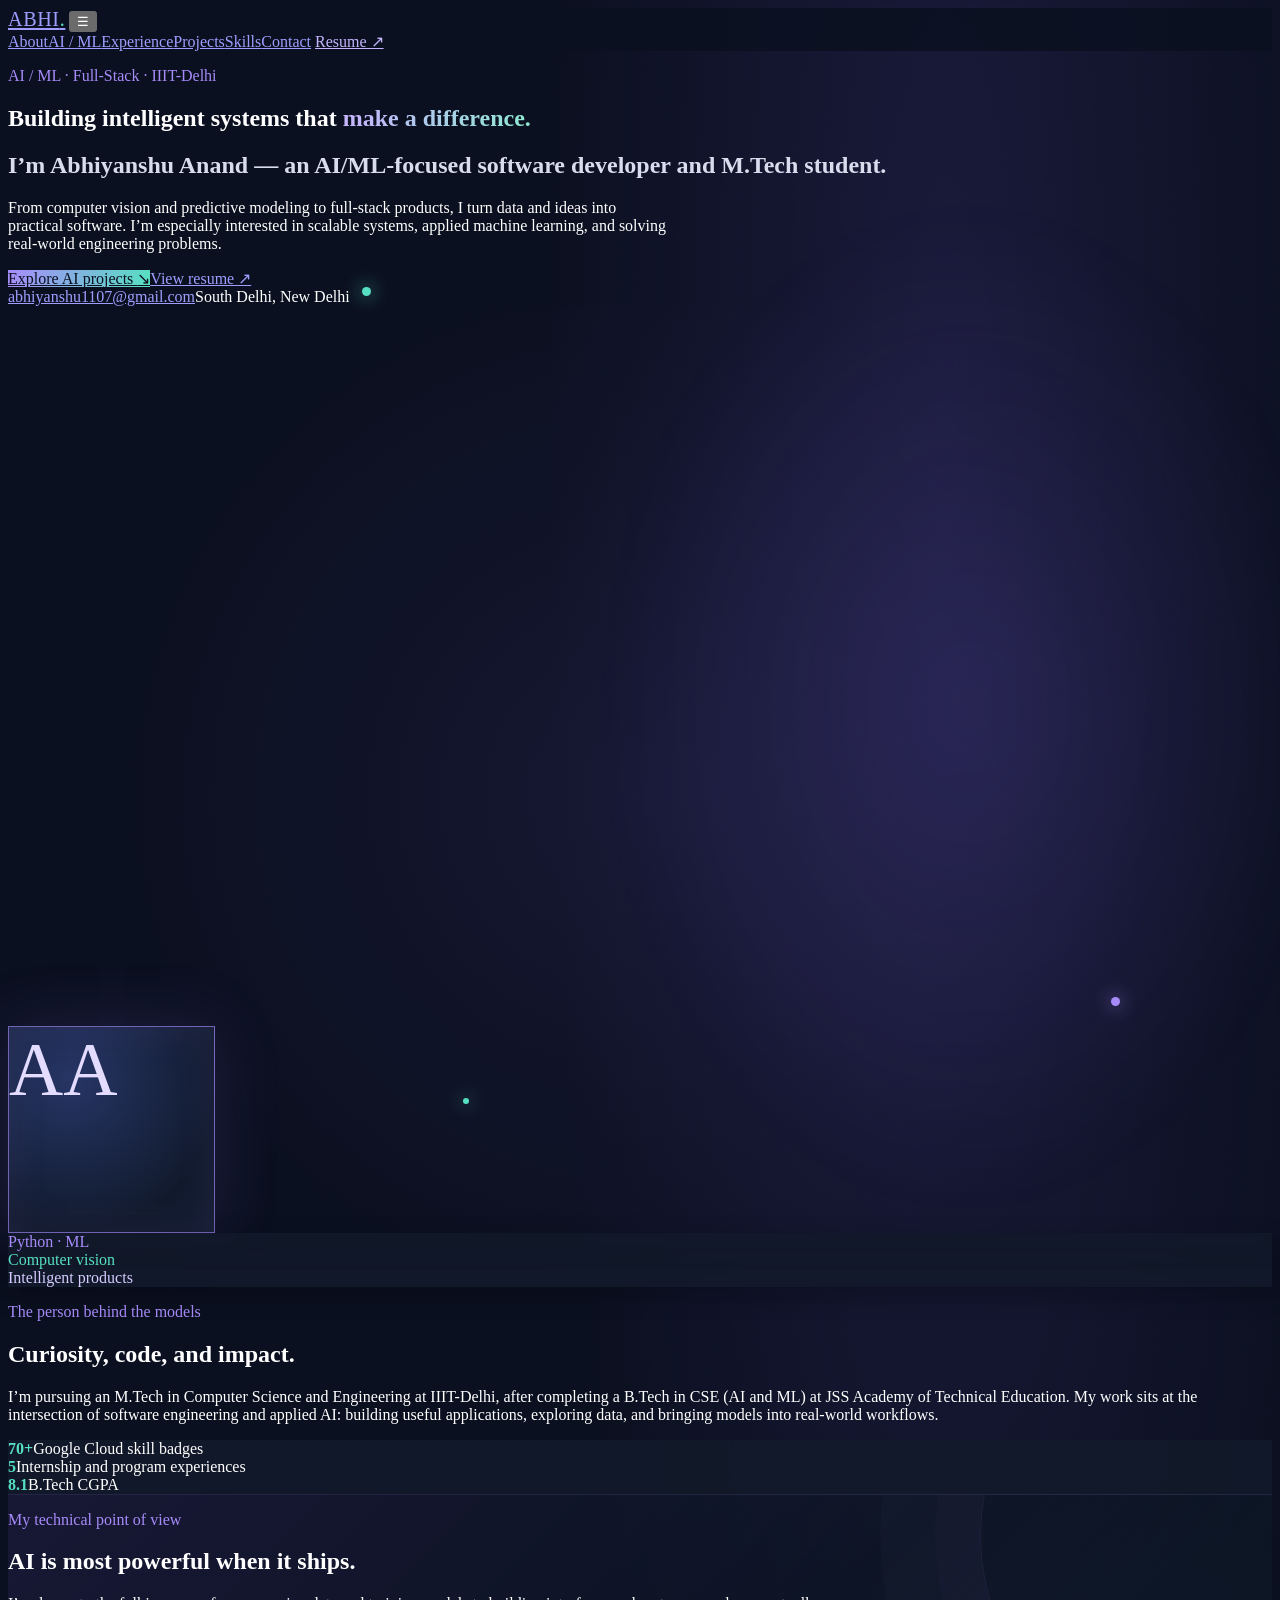
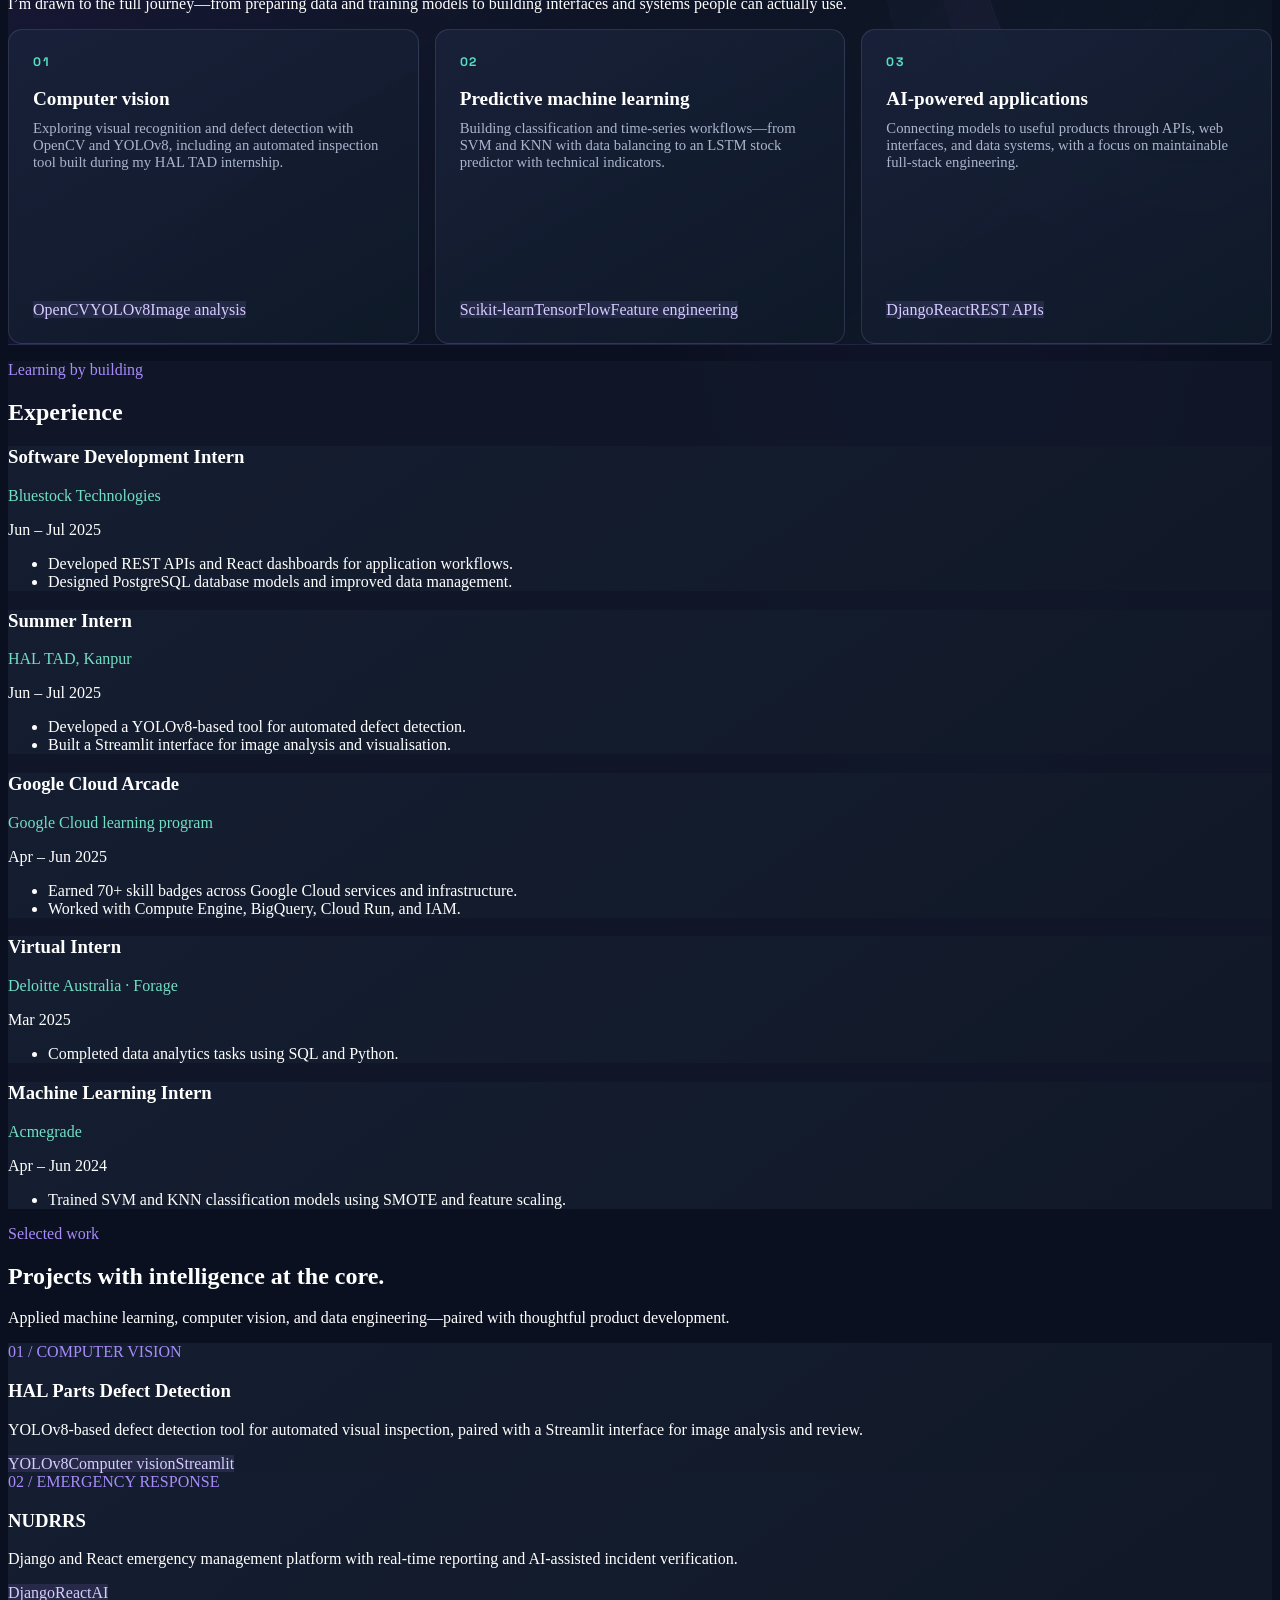
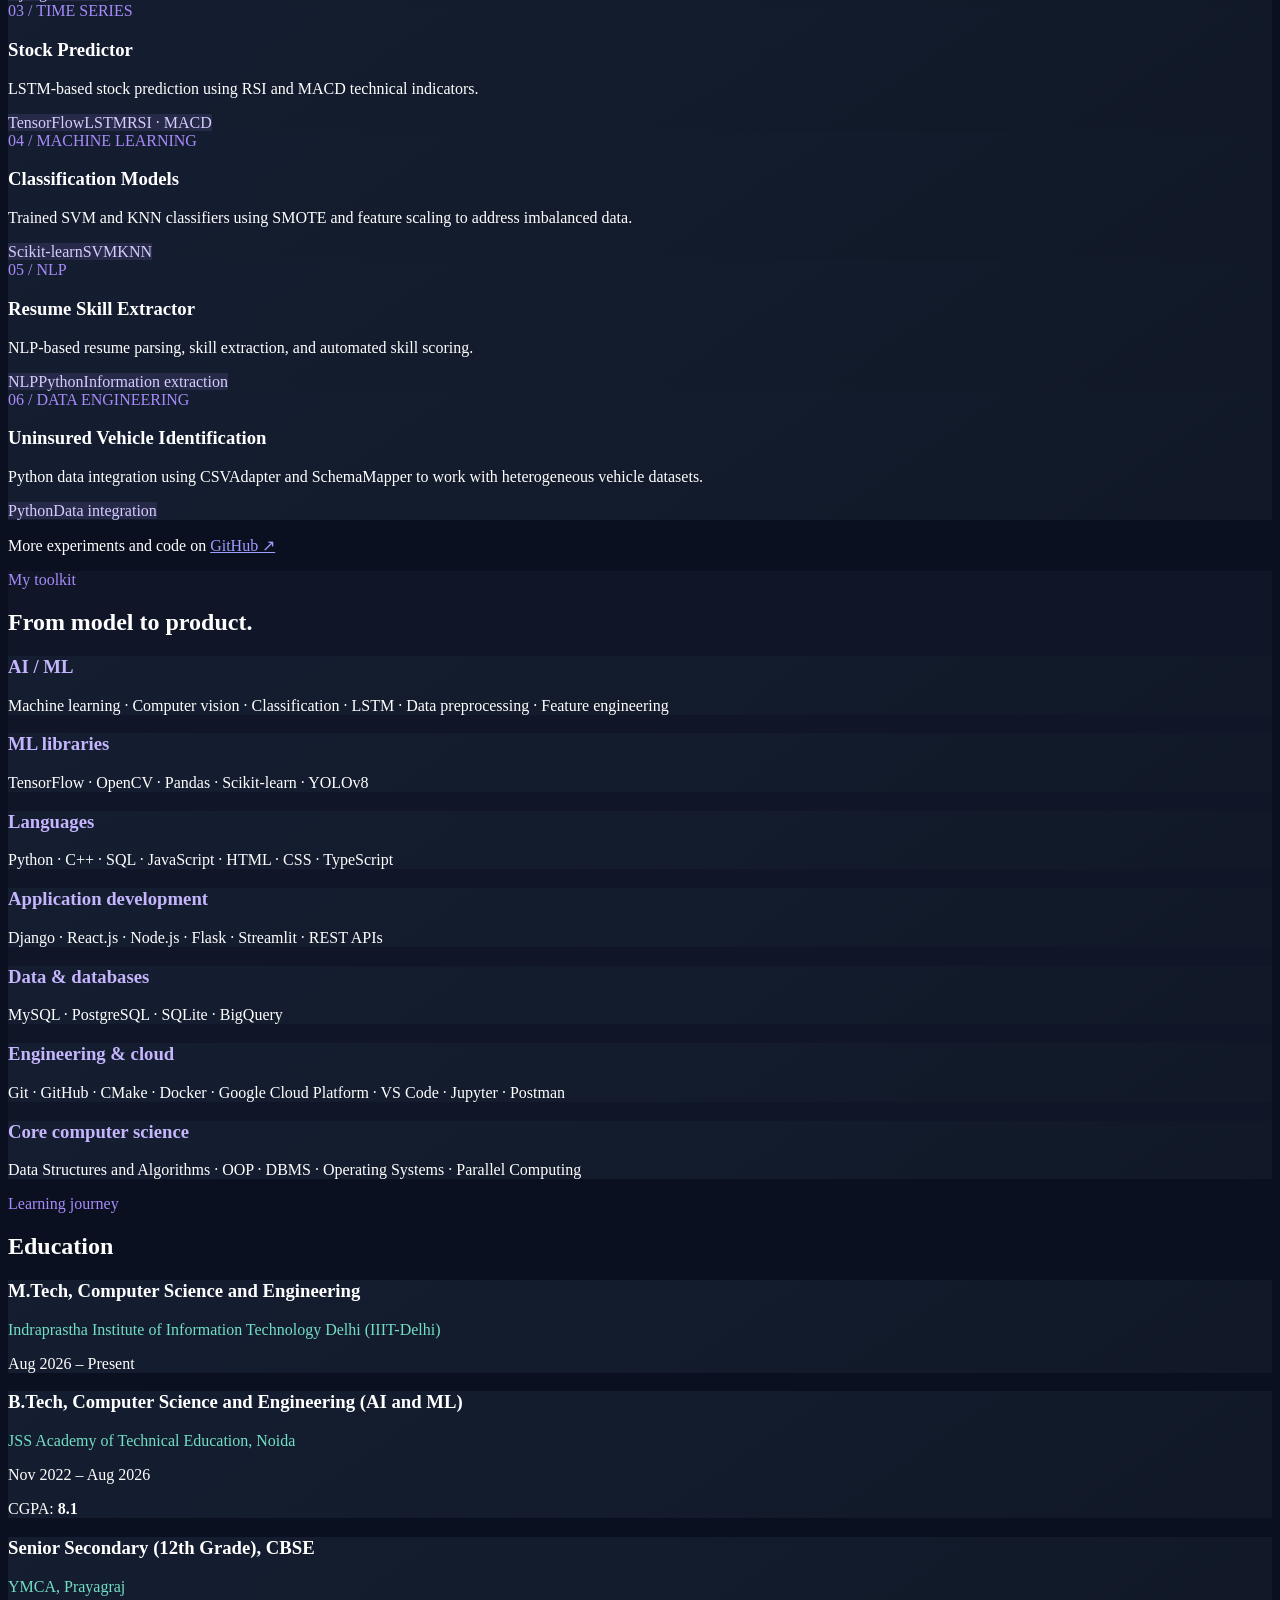
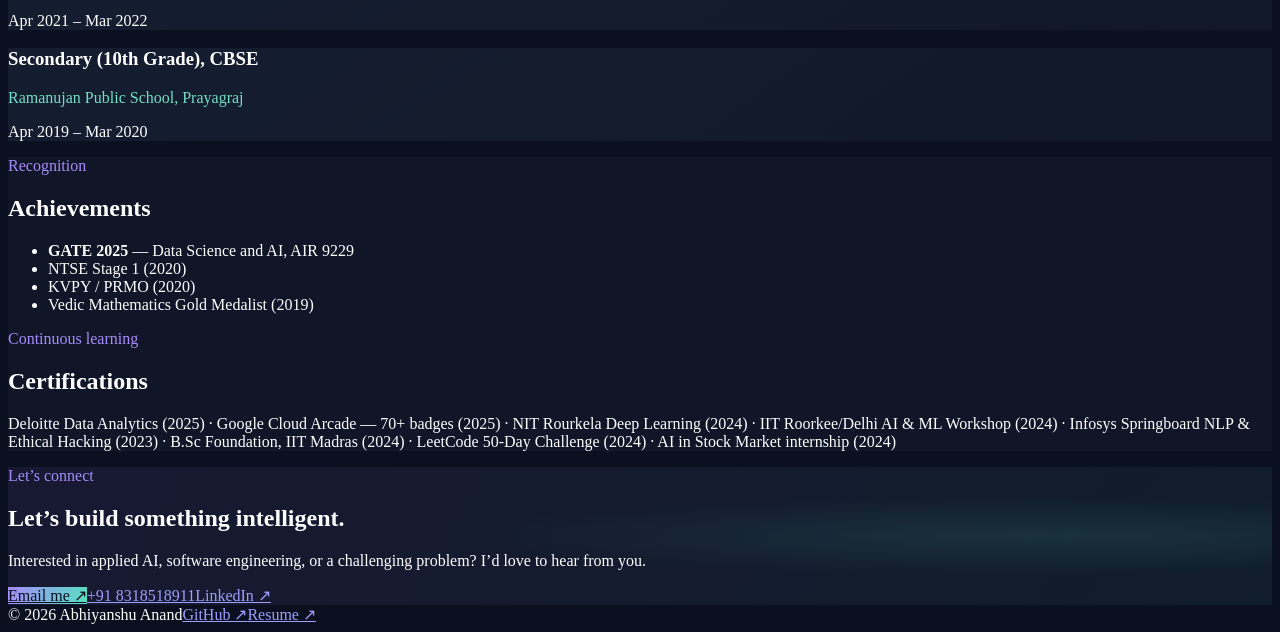
==== index.html @ b76b92c9 "Emphasize AI/ML personal brand and update resume link" ====
<!doctype html>
<html lang="en">
<head>
  <meta charset="utf-8">
  <meta name="viewport" content="width=device-width, initial-scale=1">
  <meta name="description" content="Abhiyanshu Anand — AI/ML-focused software developer building intelligent applications with machine learning, computer vision, and full-stack engineering.">
  <meta name="theme-color" content="#0b1020">
  <title>Abhiyanshu Anand | AI/ML & Software Engineering</title>
  <link rel="preconnect" href="https://fonts.googleapis.com">
  <link rel="preconnect" href="https://fonts.gstatic.com" crossorigin>
  <link href="https://fonts.googleapis.com/css2?family=DM+Sans:wght@400;500;600;700&family=Space+Grotesk:wght@500;600;700&display=swap" rel="stylesheet">
  <link rel="stylesheet" href="assets/css/portfolio.css">
</head>
<body>
  <header class="site-header">
    <nav class="nav wrap" aria-label="Main navigation">
      <a class="brand" href="#home" aria-label="Abhiyanshu Anand home">ABHI<span>.</span></a>
      <button class="menu-toggle" aria-label="Toggle navigation" aria-expanded="false">☰</button>
      <div class="nav-links">
        <a href="#about">About</a><a href="#focus">AI / ML</a><a href="#experience">Experience</a><a href="#projects">Projects</a><a href="#skills">Skills</a><a href="#contact">Contact</a>
        <a class="nav-resume" href="https://drive.google.com/file/d/1zdZJ2i1YPnTq23io3l0Um3FqPWVDU_5a/view?usp=sharing" target="_blank" rel="noopener noreferrer">Resume ↗</a>
      </div>
    </nav>
  </header>
  <main>
    <section class="hero wrap" id="home">
      <div class="hero-copy">
        <p class="eyebrow"><span class="status-dot"></span> AI / ML · Full-Stack · IIIT-Delhi</p>
        <h1>Building intelligent systems that <span>make a difference.</span></h1>
        <h2>I’m Abhiyanshu Anand — an AI/ML-focused software developer and M.Tech student.</h2>
        <p class="lead">From computer vision and predictive modeling to full-stack products, I turn data and ideas into practical software. I’m especially interested in scalable systems, applied machine learning, and solving real-world engineering problems.</p>
        <div class="hero-actions"><a class="button primary" href="#projects">Explore AI projects <span aria-hidden="true">↘</span></a><a class="button secondary" href="https://drive.google.com/file/d/1zdZJ2i1YPnTq23io3l0Um3FqPWVDU_5a/view?usp=sharing" target="_blank" rel="noopener noreferrer">View resume ↗</a></div>
        <div class="quick-links"><a href="mailto:abhiyanshu1107@gmail.com">abhiyanshu1107@gmail.com</a><span>South Delhi, New Delhi</span></div>
      </div>
      <div class="hero-art" aria-label="AI and machine learning themed profile illustration"><div class="orbit orbit-one"></div><div class="orbit orbit-two"></div><div class="initials">AA</div><div class="float-chip chip-python">Python · ML</div><div class="float-chip chip-ai">Computer vision</div><div class="float-chip chip-fullstack">Intelligent products</div><span class="neural-node node-one"></span><span class="neural-node node-two"></span><span class="neural-node node-three"></span></div>
    </section>

    <section class="section wrap" id="about">
      <div class="section-heading"><p class="eyebrow">The person behind the models</p><h2>Curiosity, code, and impact.</h2></div>
      <div class="about-grid"><p class="section-intro">I’m pursuing an M.Tech in Computer Science and Engineering at IIIT-Delhi, after completing a B.Tech in CSE (AI and ML) at JSS Academy of Technical Education. My work sits at the intersection of software engineering and applied AI: building useful applications, exploring data, and bringing models into real-world workflows.</p><div class="stat-grid"><div class="stat"><strong>70+</strong><span>Google Cloud skill badges</span></div><div class="stat"><strong>5</strong><span>Internship and program experiences</span></div><div class="stat"><strong>8.1</strong><span>B.Tech CGPA</span></div></div></div>
    </section>

    <section class="section focus-section" id="focus"><div class="wrap">
      <div class="section-heading"><p class="eyebrow">My technical point of view</p><h2>AI is most powerful when it ships.</h2><p class="section-intro">I’m drawn to the full journey—from preparing data and training models to building interfaces and systems people can actually use.</p></div>
      <div class="focus-grid">
        <article class="focus-card"><span class="focus-index">01</span><div><h3>Computer vision</h3><p>Exploring visual recognition and defect detection with OpenCV and YOLOv8, including an automated inspection tool built during my HAL TAD internship.</p></div><div class="tags"><span>OpenCV</span><span>YOLOv8</span><span>Image analysis</span></div></article>
        <article class="focus-card"><span class="focus-index">02</span><div><h3>Predictive machine learning</h3><p>Building classification and time-series workflows—from SVM and KNN with data balancing to an LSTM stock predictor with technical indicators.</p></div><div class="tags"><span>Scikit-learn</span><span>TensorFlow</span><span>Feature engineering</span></div></article>
        <article class="focus-card"><span class="focus-index">03</span><div><h3>AI-powered applications</h3><p>Connecting models to useful products through APIs, web interfaces, and data systems, with a focus on maintainable full-stack engineering.</p></div><div class="tags"><span>Django</span><span>React</span><span>REST APIs</span></div></article>
      </div>
    </div></section>

    <section class="section section-muted" id="experience"><div class="wrap">
      <div class="section-heading"><p class="eyebrow">Learning by building</p><h2>Experience</h2></div>
      <div class="timeline">
        <article class="timeline-card"><div class="item-top"><div><h3>Software Development Intern</h3><p class="company">Bluestock Technologies</p></div><span class="date">Jun – Jul 2025</span></div><ul><li>Developed REST APIs and React dashboards for application workflows.</li><li>Designed PostgreSQL database models and improved data management.</li></ul></article>
        <article class="timeline-card"><div class="item-top"><div><h3>Summer Intern</h3><p class="company">HAL TAD, Kanpur</p></div><span class="date">Jun – Jul 2025</span></div><ul><li>Developed a YOLOv8-based tool for automated defect detection.</li><li>Built a Streamlit interface for image analysis and visualisation.</li></ul></article>
        <article class="timeline-card"><div class="item-top"><div><h3>Google Cloud Arcade</h3><p class="company">Google Cloud learning program</p></div><span class="date">Apr – Jun 2025</span></div><ul><li>Earned 70+ skill badges across Google Cloud services and infrastructure.</li><li>Worked with Compute Engine, BigQuery, Cloud Run, and IAM.</li></ul></article>
        <article class="timeline-card"><div class="item-top"><div><h3>Virtual Intern</h3><p class="company">Deloitte Australia · Forage</p></div><span class="date">Mar 2025</span></div><ul><li>Completed data analytics tasks using SQL and Python.</li></ul></article>
        <article class="timeline-card"><div class="item-top"><div><h3>Machine Learning Intern</h3><p class="company">Acmegrade</p></div><span class="date">Apr – Jun 2024</span></div><ul><li>Trained SVM and KNN classification models using SMOTE and feature scaling.</li></ul></article>
      </div>
    </div></section>

    <section class="section wrap" id="projects">
      <div class="section-heading"><p class="eyebrow">Selected work</p><h2>Projects with intelligence at the core.</h2><p class="section-intro">Applied machine learning, computer vision, and data engineering—paired with thoughtful product development.</p></div>
      <div class="project-grid">
        <article class="project-card"><span class="project-number">01 / COMPUTER VISION</span><h3>HAL Parts Defect Detection</h3><p>YOLOv8-based defect detection tool for automated visual inspection, paired with a Streamlit interface for image analysis and review.</p><div class="tags"><span>YOLOv8</span><span>Computer vision</span><span>Streamlit</span></div></article>
        <article class="project-card"><span class="project-number">02 / EMERGENCY RESPONSE</span><h3>NUDRRS</h3><p>Django and React emergency management platform with real-time reporting and AI-assisted incident verification.</p><div class="tags"><span>Django</span><span>React</span><span>AI</span></div></article>
        <article class="project-card"><span class="project-number">03 / TIME SERIES</span><h3>Stock Predictor</h3><p>LSTM-based stock prediction using RSI and MACD technical indicators.</p><div class="tags"><span>TensorFlow</span><span>LSTM</span><span>RSI · MACD</span></div></article>
        <article class="project-card"><span class="project-number">04 / MACHINE LEARNING</span><h3>Classification Models</h3><p>Trained SVM and KNN classifiers using SMOTE and feature scaling to address imbalanced data.</p><div class="tags"><span>Scikit-learn</span><span>SVM</span><span>KNN</span></div></article>
        <article class="project-card"><span class="project-number">05 / NLP</span><h3>Resume Skill Extractor</h3><p>NLP-based resume parsing, skill extraction, and automated skill scoring.</p><div class="tags"><span>NLP</span><span>Python</span><span>Information extraction</span></div></article>
        <article class="project-card"><span class="project-number">06 / DATA ENGINEERING</span><h3>Uninsured Vehicle Identification</h3><p>Python data integration using CSVAdapter and SchemaMapper to work with heterogeneous vehicle datasets.</p><div class="tags"><span>Python</span><span>Data integration</span></div></article>
      </div>
      <p class="github-note">More experiments and code on <a href="https://github.com/Abhi110704" target="_blank" rel="noopener noreferrer">GitHub ↗</a></p>
    </section>

    <section class="section section-muted" id="skills"><div class="wrap">
      <div class="section-heading"><p class="eyebrow">My toolkit</p><h2>From model to product.</h2></div>
      <div class="skill-grid">
        <article class="skill-card"><h3>AI / ML</h3><p>Machine learning · Computer vision · Classification · LSTM · Data preprocessing · Feature engineering</p></article>
        <article class="skill-card"><h3>ML libraries</h3><p>TensorFlow · OpenCV · Pandas · Scikit-learn · YOLOv8</p></article>
        <article class="skill-card"><h3>Languages</h3><p>Python · C++ · SQL · JavaScript · HTML · CSS · TypeScript</p></article>
        <article class="skill-card"><h3>Application development</h3><p>Django · React.js · Node.js · Flask · Streamlit · REST APIs</p></article>
        <article class="skill-card"><h3>Data & databases</h3><p>MySQL · PostgreSQL · SQLite · BigQuery</p></article>
        <article class="skill-card"><h3>Engineering & cloud</h3><p>Git · GitHub · CMake · Docker · Google Cloud Platform · VS Code · Jupyter · Postman</p></article>
        <article class="skill-card"><h3>Core computer science</h3><p>Data Structures and Algorithms · OOP · DBMS · Operating Systems · Parallel Computing</p></article>
      </div>
    </div></section>

    <section class="section wrap" id="education">
      <div class="section-heading"><p class="eyebrow">Learning journey</p><h2>Education</h2></div>
      <div class="education-list">
        <article class="education-card"><div class="item-top"><div><h3>M.Tech, Computer Science and Engineering</h3><p class="company">Indraprastha Institute of Information Technology Delhi (IIIT-Delhi)</p></div><span class="date">Aug 2026 – Present</span></div></article>
        <article class="education-card"><div class="item-top"><div><h3>B.Tech, Computer Science and Engineering (AI and ML)</h3><p class="company">JSS Academy of Technical Education, Noida</p></div><span class="date">Nov 2022 – Aug 2026</span></div><p class="education-detail">CGPA: <strong>8.1</strong></p></article>
        <article class="education-card"><div class="item-top"><div><h3>Senior Secondary (12th Grade), CBSE</h3><p class="company">YMCA, Prayagraj</p></div><span class="date">Apr 2021 – Mar 2022</span></div></article>
        <article class="education-card"><div class="item-top"><div><h3>Secondary (10th Grade), CBSE</h3><p class="company">Ramanujan Public School, Prayagraj</p></div><span class="date">Apr 2019 – Mar 2020</span></div></article>
      </div>
    </section>

    <section class="section section-muted" id="highlights"><div class="wrap two-column">
      <div><div class="section-heading"><p class="eyebrow">Recognition</p><h2>Achievements</h2></div><ul class="highlight-list"><li><strong>GATE 2025</strong> — Data Science and AI, AIR 9229</li><li>NTSE Stage 1 (2020)</li><li>KVPY / PRMO (2020)</li><li>Vedic Mathematics Gold Medalist (2019)</li></ul></div>
      <div><div class="section-heading"><p class="eyebrow">Continuous learning</p><h2>Certifications</h2></div><p class="cert-list">Deloitte Data Analytics (2025) · Google Cloud Arcade — 70+ badges (2025) · NIT Rourkela Deep Learning (2024) · IIT Roorkee/Delhi AI & ML Workshop (2024) · Infosys Springboard NLP & Ethical Hacking (2023) · B.Sc Foundation, IIT Madras (2024) · LeetCode 50-Day Challenge (2024) · AI in Stock Market internship (2024)</p></div>
    </div></section>

    <section class="section contact-section" id="contact"><div class="wrap contact-wrap"><div><p class="eyebrow">Let’s connect</p><h2>Let’s build something intelligent.</h2><p>Interested in applied AI, software engineering, or a challenging problem? I’d love to hear from you.</p></div><div class="contact-actions"><a class="button primary" href="mailto:abhiyanshu1107@gmail.com">Email me ↗</a><a href="tel:+918318518911">+91 8318518911</a><a href="https://www.linkedin.com/in/abhiyanshu-anand-617963281" target="_blank" rel="noopener noreferrer">LinkedIn ↗</a></div></div></section>
  </main>
  <footer class="footer"><div class="wrap footer-inner"><span>© <span id="year">2026</span> Abhiyanshu Anand</span><a href="https://github.com/Abhi110704" target="_blank" rel="noopener noreferrer">GitHub ↗</a><a href="https://drive.google.com/file/d/1zdZJ2i1YPnTq23io3l0Um3FqPWVDU_5a/view?usp=sharing" target="_blank" rel="noopener noreferrer">Resume ↗</a></div></footer>
  <script>
    const toggle = document.querySelector('.menu-toggle');
    const links = document.querySelector('.nav-links');
    toggle.addEventListener('click', () => {
      const expanded = toggle.getAttribute('aria-expanded') === 'true';
      toggle.setAttribute('aria-expanded', String(!expanded));
      links.classList.toggle('open');
    });
    links.querySelectorAll('a').forEach(link => link.addEventListener('click', () => {
      links.classList.remove('open');
      toggle.setAttribute('aria-expanded', 'false');
    }));
    document.querySelector('#year').textContent = new Date().getFullYear();
  </script>
</body>
</html>
---- assets/css/portfolio.css ----
/* AI / ML personal-brand refinement */
:root{color-scheme:dark;--bg:#0b1020;--surface:#121a2b;--surface-2:#1a2440;--text:#f2f5ff;--muted:#aab5cd;--accent:#a78bfa;--line:rgba(195,205,255,.15);--max:1140px}
body{background:radial-gradient(ellipse at 74% 8%,rgba(107,83,199,.16),transparent 30%),var(--bg)}
.site-header{background:rgba(11,16,32,.88);border-color:rgba(195,205,255,.1)}
.brand{font-size:1.26rem;letter-spacing:.03em}
.brand span{color:#56e0c1}
.nav-links .nav-resume{border-color:rgba(167,139,250,.7);color:#c4b5fd}
.nav-links a:hover,.footer a:hover,.github-note a:hover{color:#56e0c1}
.hero{position:relative;min-height:680px}
.hero:before{content:"";position:absolute;inset:8% -7% 3% 45%;z-index:-1;background:radial-gradient(ellipse,rgba(117,91,220,.16),transparent 65%);filter:blur(20px);pointer-events:none}
.eyebrow{color:#a78bfa}
.status-dot{background:#56e0c1;box-shadow:0 0 14px rgba(86,224,193,.8)}
h1 span{background:linear-gradient(100deg,#c4b5fd 8%,#8fe7d2 95%);-webkit-background-clip:text;background-clip:text;color:transparent}
.hero h2{color:#d8dced}.lead{max-width:660px}
.button.primary{background:linear-gradient(105deg,#a78bfa,#56e0c1);color:#0b1020}
.button.secondary{border-color:rgba(195,205,255,.24)}
.hero-art{isolation:isolate;overflow:visible;background:radial-gradient(circle,rgba(93,78,171,.13),transparent 65%)}
.initials{width:205px;height:205px;border:1px solid rgba(167,139,250,.65);background:radial-gradient(circle at 30% 25%,#263565,#111a2d 72%);color:#e4dcff;font-size:4.7rem;box-shadow:0 0 60px rgba(133,105,234,.17),inset 0 0 40px rgba(167,139,250,.1)}
.orbit-one{width:320px;height:320px;border-color:rgba(167,139,250,.3)}.orbit-two{width:400px;height:400px;border-color:rgba(86,224,193,.2)}
.float-chip{border-color:rgba(195,205,255,.18);background:rgba(18,26,43,.9);box-shadow:0 8px 26px rgba(0,0,0,.24)}
.chip-python{color:#a78bfa}.chip-ai{color:#56e0c1}.chip-fullstack{color:#d4cbff}
.neural-node{position:absolute;width:9px;height:9px;border-radius:50%;background:#56e0c1;box-shadow:0 0 18px #56e0c1}.node-one{top:18%;left:28%}.node-two{right:12%;bottom:23%;background:#a78bfa;box-shadow:0 0 18px #a78bfa}.node-three{bottom:15%;left:36%;width:6px;height:6px}
.section-muted{background:rgba(18,26,43,.72);border-color:rgba(195,205,255,.07)}
.stat{background:rgba(18,26,43,.86);border-color:rgba(195,205,255,.12)}.stat strong,.focus-index{color:#56e0c1}
.focus-section{position:relative;overflow:hidden;background:linear-gradient(135deg,rgba(40,34,81,.42),rgba(12,21,35,.7) 55%,rgba(17,54,57,.22));border-block:1px solid rgba(167,139,250,.13)}
.focus-section:after{content:"";position:absolute;right:-170px;top:-190px;width:460px;height:460px;border:1px solid rgba(167,139,250,.1);border-radius:50%;box-shadow:0 0 0 45px rgba(167,139,250,.025),0 0 0 100px rgba(167,139,250,.02);pointer-events:none}
.focus-grid{position:relative;z-index:1;display:grid;grid-template-columns:repeat(3,1fr);gap:16px}
.focus-card{min-height:265px;display:flex;flex-direction:column;gap:18px;padding:24px;border:1px solid rgba(195,205,255,.14);border-radius:14px;background:linear-gradient(150deg,rgba(25,34,58,.92),rgba(15,25,40,.94));transition:transform .2s,border-color .2s}
.focus-card:hover{transform:translateY(-5px);border-color:rgba(86,224,193,.48)}
.focus-index{font:700 .77rem 'Space Grotesk',sans-serif;letter-spacing:.13em}
.focus-card h3{margin:0 0 10px;font-size:1.2rem}.focus-card p{margin:0;color:var(--muted);font-size:.92rem}
.focus-card .tags{margin-top:auto;padding-top:0}.tags span{background:rgba(167,139,250,.12);color:#d6ccff}
.timeline-card,.project-card,.skill-card,.education-card{background:linear-gradient(145deg,rgba(21,30,49,.97),rgba(17,25,40,.98));border-color:rgba(195,205,255,.12)}
.timeline-card:hover,.project-card:hover,.skill-card:hover,.education-card:hover{border-color:rgba(86,224,193,.42)}
.company{color:#72dfc4}.project-number{color:#a78bfa}.skill-card h3{color:#c4b5fd}
.contact-section{background:radial-gradient(ellipse at 82% 50%,rgba(86,224,193,.11),transparent 40%),linear-gradient(120deg,#171932,#101d2a)}
@media(max-width:900px){.focus-grid{grid-template-columns:1fr 1fr}.focus-card:last-child{grid-column:span 2}}
@media(max-width:650px){.focus-grid{grid-template-columns:1fr}.focus-card:last-child{grid-column:auto}.hero-art{transform:scale(.82);margin:-25px 0}.hero:before{inset:8% -15% 2% 5%}}
@media(prefers-reduced-motion:reduce){.focus-card:hover,.timeline-card:hover,.project-card:hover,.skill-card:hover,.education-card:hover{transform:none}}
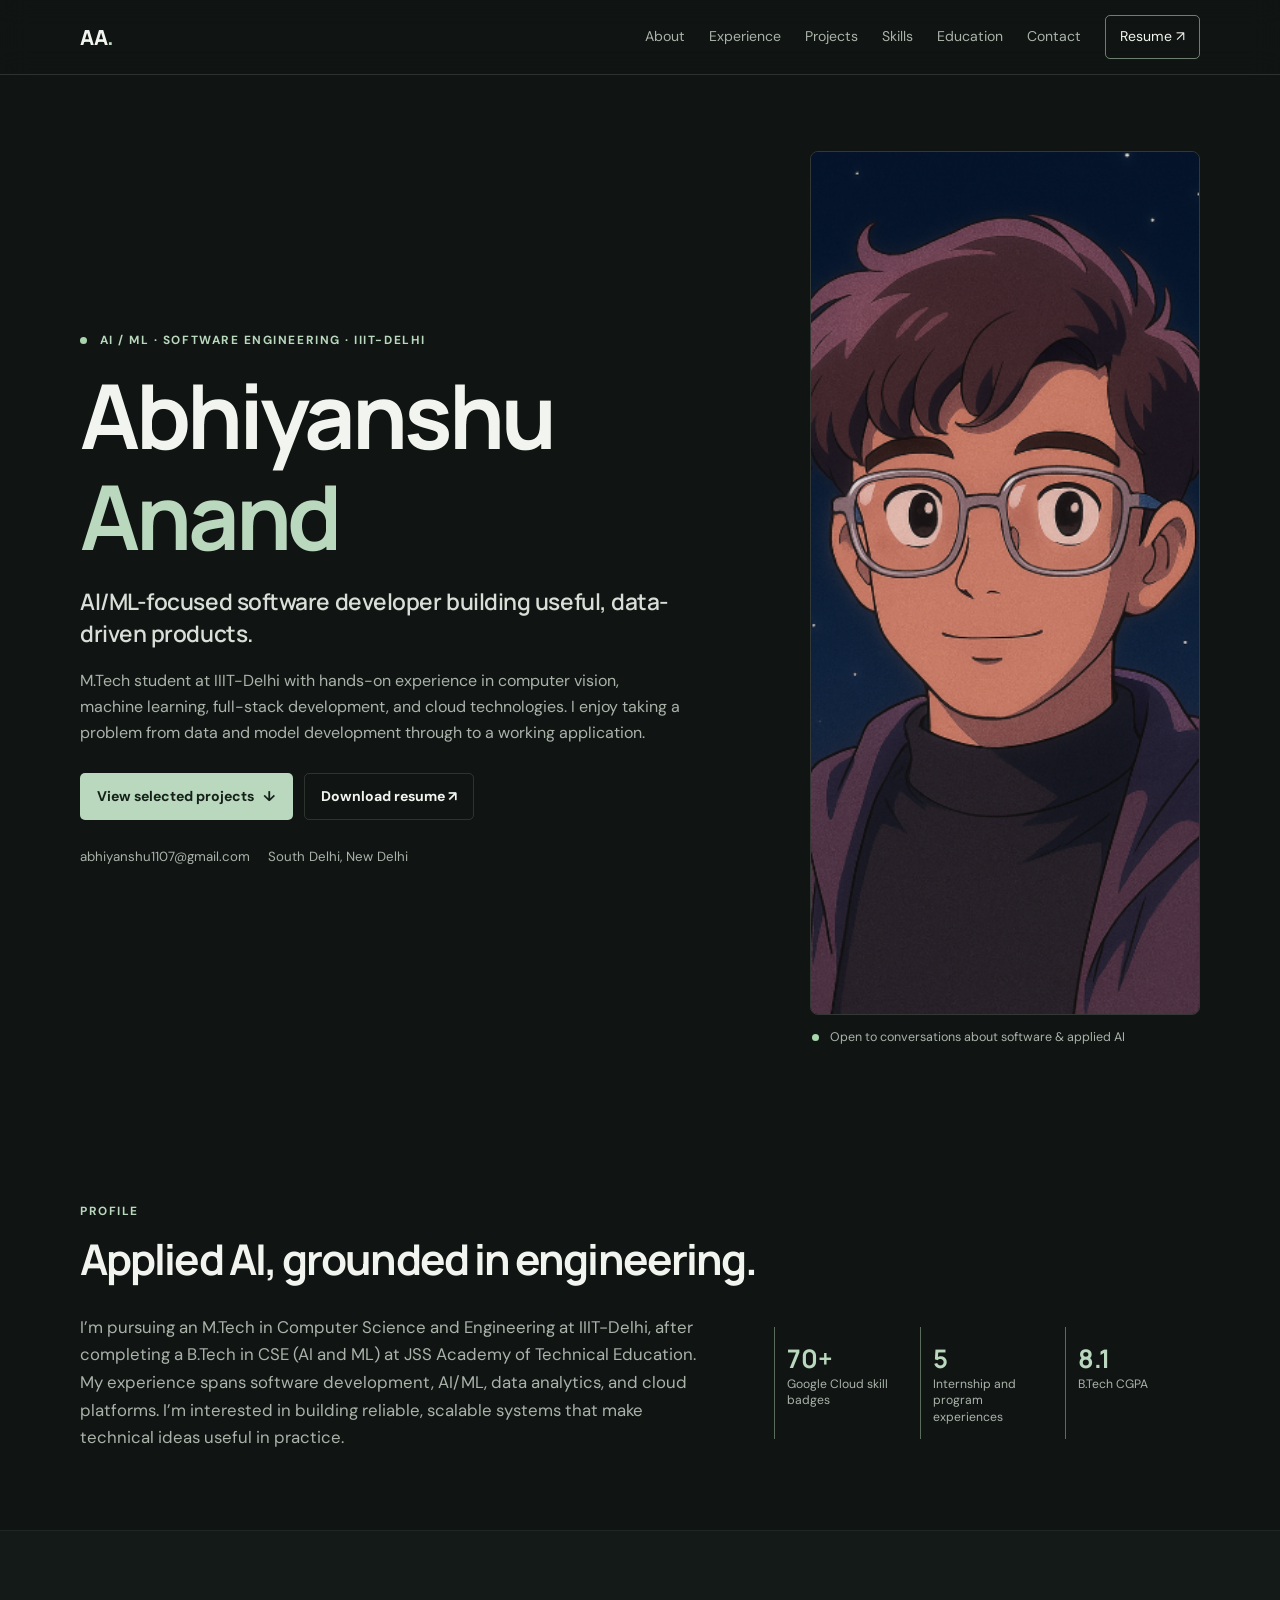
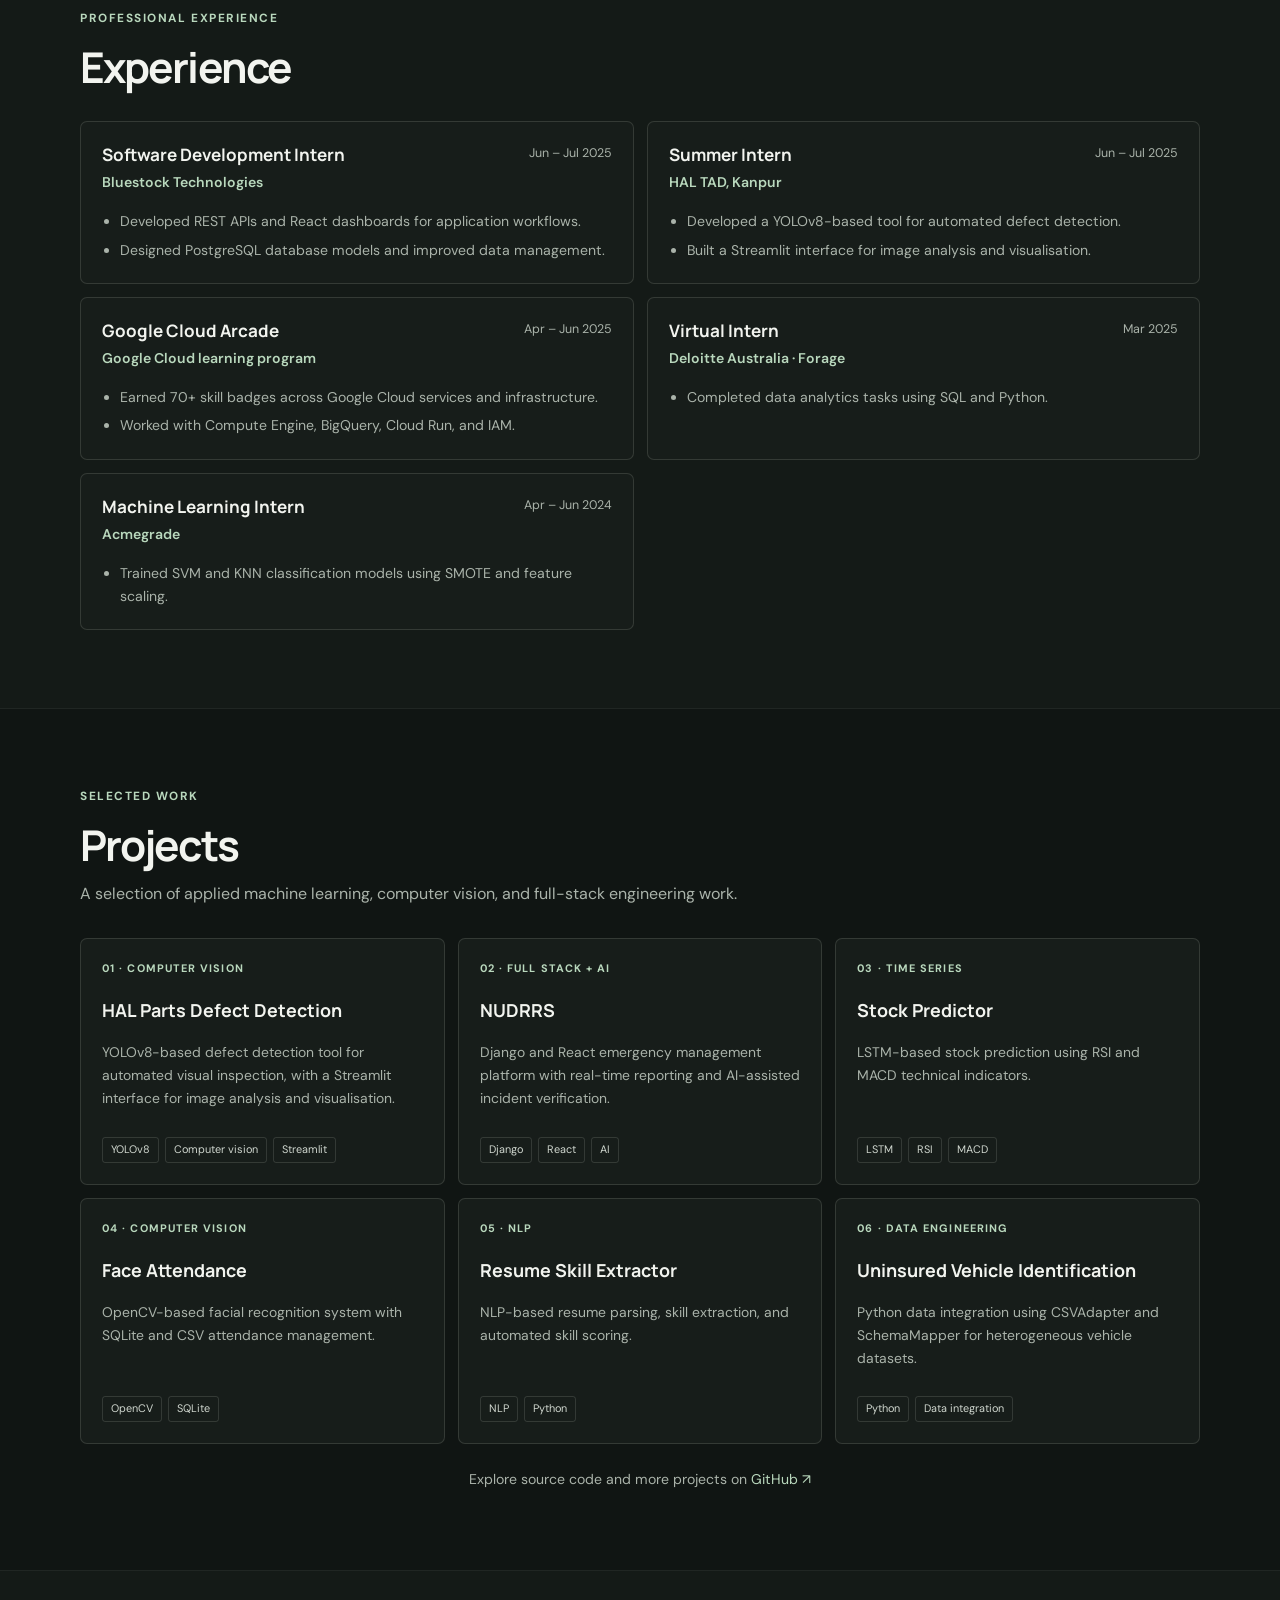
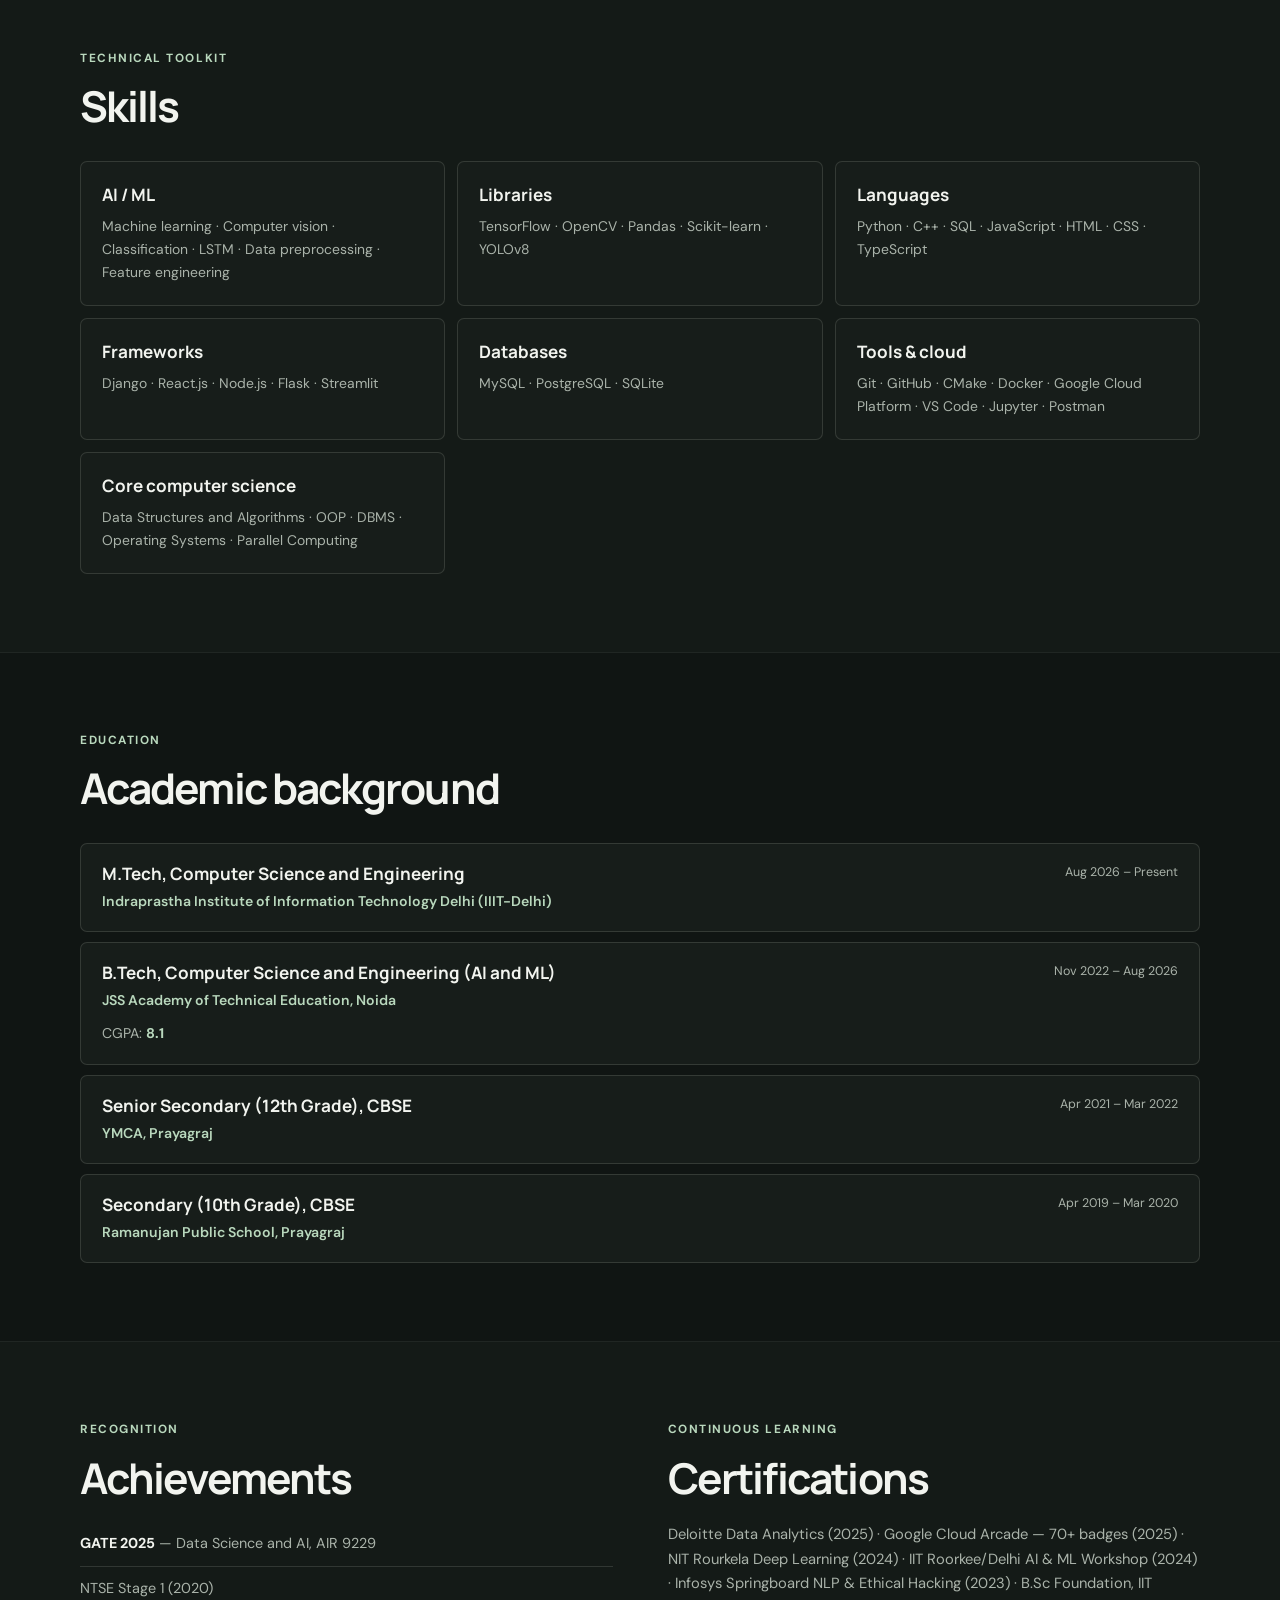
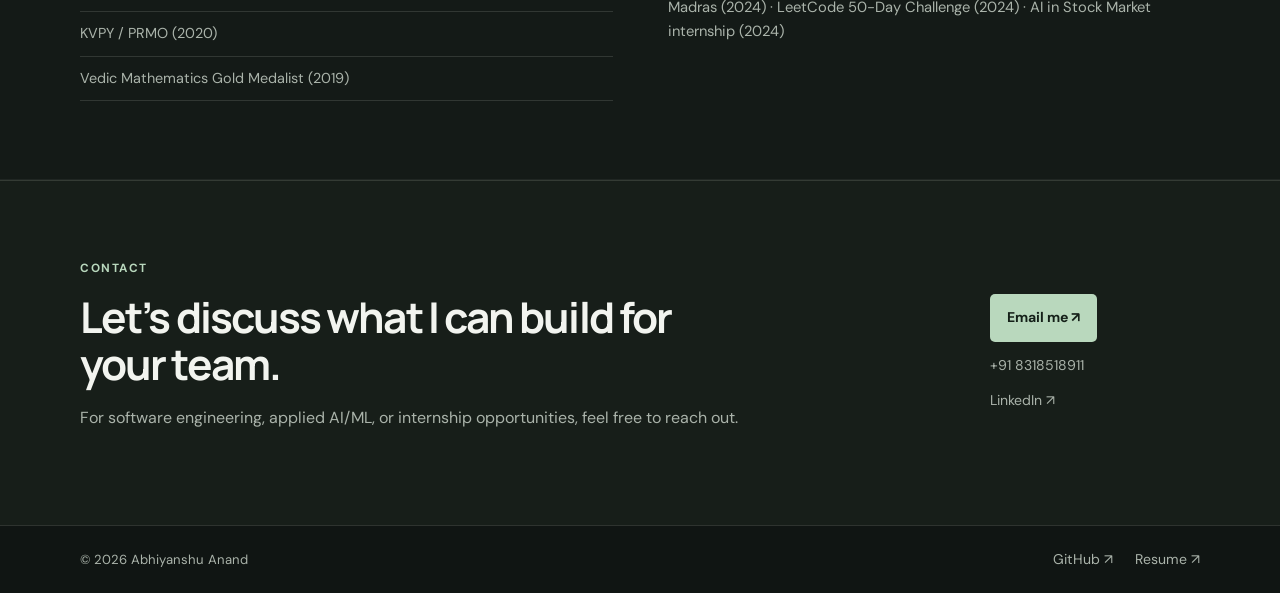
==== commit 56f7d10c: "Refine portfolio for recruiters and use existing profile photo" ====
--- a/index.html
+++ b/index.html
@@ -3,54 +3,49 @@
 <head>
   <meta charset="utf-8">
   <meta name="viewport" content="width=device-width, initial-scale=1">
-  <meta name="description" content="Abhiyanshu Anand — AI/ML-focused software developer building intelligent applications with machine learning, computer vision, and full-stack engineering.">
-  <meta name="theme-color" content="#0b1020">
-  <title>Abhiyanshu Anand | AI/ML & Software Engineering</title>
+  <meta name="description" content="Abhiyanshu Anand — AI/ML and software developer with experience in computer vision, full-stack engineering, and data analytics. M.Tech student at IIIT-Delhi.">
+  <meta name="theme-color" content="#101513">
+  <title>Abhiyanshu Anand | AI/ML & Software Developer</title>
   <link rel="preconnect" href="https://fonts.googleapis.com">
   <link rel="preconnect" href="https://fonts.gstatic.com" crossorigin>
-  <link href="https://fonts.googleapis.com/css2?family=DM+Sans:wght@400;500;600;700&family=Space+Grotesk:wght@500;600;700&display=swap" rel="stylesheet">
+  <link href="https://fonts.googleapis.com/css2?family=DM+Sans:wght@400;500;600;700&family=Manrope:wght@500;600;700;800&display=swap" rel="stylesheet">
   <link rel="stylesheet" href="assets/css/portfolio.css">
 </head>
 <body>
   <header class="site-header">
     <nav class="nav wrap" aria-label="Main navigation">
-      <a class="brand" href="#home" aria-label="Abhiyanshu Anand home">ABHI<span>.</span></a>
+      <a class="brand" href="#home" aria-label="Abhiyanshu Anand home">AA<span>.</span></a>
       <button class="menu-toggle" aria-label="Toggle navigation" aria-expanded="false">☰</button>
       <div class="nav-links">
-        <a href="#about">About</a><a href="#focus">AI / ML</a><a href="#experience">Experience</a><a href="#projects">Projects</a><a href="#skills">Skills</a><a href="#contact">Contact</a>
-        <a class="nav-resume" href="https://drive.google.com/file/d/1zdZJ2i1YPnTq23io3l0Um3FqPWVDU_5a/view?usp=sharing" target="_blank" rel="noopener noreferrer">Resume ↗</a>
+        <a href="#about">About</a><a href="#experience">Experience</a><a href="#projects">Projects</a><a href="#skills">Skills</a><a href="#education">Education</a><a href="#contact">Contact</a>
+        <a class="nav-resume" href="https://drive.google.com/file/d/1zdZJ2i1YPnTq23io3l0Um3FqPWVDU_5a/view?usp=sharing" target="_blank" rel="noopener noreferrer">Resume <span aria-hidden="true">↗</span></a>
       </div>
     </nav>
   </header>
+
   <main>
     <section class="hero wrap" id="home">
       <div class="hero-copy">
-        <p class="eyebrow"><span class="status-dot"></span> AI / ML · Full-Stack · IIIT-Delhi</p>
-        <h1>Building intelligent systems that <span>make a difference.</span></h1>
-        <h2>I’m Abhiyanshu Anand — an AI/ML-focused software developer and M.Tech student.</h2>
-        <p class="lead">From computer vision and predictive modeling to full-stack products, I turn data and ideas into practical software. I’m especially interested in scalable systems, applied machine learning, and solving real-world engineering problems.</p>
-        <div class="hero-actions"><a class="button primary" href="#projects">Explore AI projects <span aria-hidden="true">↘</span></a><a class="button secondary" href="https://drive.google.com/file/d/1zdZJ2i1YPnTq23io3l0Um3FqPWVDU_5a/view?usp=sharing" target="_blank" rel="noopener noreferrer">View resume ↗</a></div>
+        <p class="eyebrow"><span class="status-dot"></span> AI / ML · Software Engineering · IIIT-Delhi</p>
+        <h1>Abhiyanshu<br><span>Anand</span></h1>
+        <h2>AI/ML-focused software developer building useful, data-driven products.</h2>
+        <p class="lead">M.Tech student at IIIT-Delhi with hands-on experience in computer vision, machine learning, full-stack development, and cloud technologies. I enjoy taking a problem from data and model development through to a working application.</p>
+        <div class="hero-actions"><a class="button primary" href="#projects">View selected projects <span aria-hidden="true">↓</span></a><a class="button secondary" href="https://drive.google.com/file/d/1zdZJ2i1YPnTq23io3l0Um3FqPWVDU_5a/view?usp=sharing" target="_blank" rel="noopener noreferrer">Download resume ↗</a></div>
         <div class="quick-links"><a href="mailto:abhiyanshu1107@gmail.com">abhiyanshu1107@gmail.com</a><span>South Delhi, New Delhi</span></div>
       </div>
-      <div class="hero-art" aria-label="AI and machine learning themed profile illustration"><div class="orbit orbit-one"></div><div class="orbit orbit-two"></div><div class="initials">AA</div><div class="float-chip chip-python">Python · ML</div><div class="float-chip chip-ai">Computer vision</div><div class="float-chip chip-fullstack">Intelligent products</div><span class="neural-node node-one"></span><span class="neural-node node-two"></span><span class="neural-node node-three"></span></div>
+      <figure class="hero-photo">
+        <img src="assets/images/hero-banner%201%20.png" alt="Portrait of Abhiyanshu Anand" width="800" height="864" fetchpriority="high">
+        <figcaption><span class="photo-status"></span> Open to conversations about software & applied AI</figcaption>
+      </figure>
     </section>
 
     <section class="section wrap" id="about">
-      <div class="section-heading"><p class="eyebrow">The person behind the models</p><h2>Curiosity, code, and impact.</h2></div>
-      <div class="about-grid"><p class="section-intro">I’m pursuing an M.Tech in Computer Science and Engineering at IIIT-Delhi, after completing a B.Tech in CSE (AI and ML) at JSS Academy of Technical Education. My work sits at the intersection of software engineering and applied AI: building useful applications, exploring data, and bringing models into real-world workflows.</p><div class="stat-grid"><div class="stat"><strong>70+</strong><span>Google Cloud skill badges</span></div><div class="stat"><strong>5</strong><span>Internship and program experiences</span></div><div class="stat"><strong>8.1</strong><span>B.Tech CGPA</span></div></div></div>
+      <div class="section-heading"><p class="eyebrow">Profile</p><h2>Applied AI, grounded in engineering.</h2></div>
+      <div class="about-grid"><p class="section-intro">I’m pursuing an M.Tech in Computer Science and Engineering at IIIT-Delhi, after completing a B.Tech in CSE (AI and ML) at JSS Academy of Technical Education. My experience spans software development, AI/ML, data analytics, and cloud platforms. I’m interested in building reliable, scalable systems that make technical ideas useful in practice.</p><div class="proof-points"><div><strong>70+</strong><span>Google Cloud skill badges</span></div><div><strong>5</strong><span>Internship and program experiences</span></div><div><strong>8.1</strong><span>B.Tech CGPA</span></div></div></div>
     </section>
 
-    <section class="section focus-section" id="focus"><div class="wrap">
-      <div class="section-heading"><p class="eyebrow">My technical point of view</p><h2>AI is most powerful when it ships.</h2><p class="section-intro">I’m drawn to the full journey—from preparing data and training models to building interfaces and systems people can actually use.</p></div>
-      <div class="focus-grid">
-        <article class="focus-card"><span class="focus-index">01</span><div><h3>Computer vision</h3><p>Exploring visual recognition and defect detection with OpenCV and YOLOv8, including an automated inspection tool built during my HAL TAD internship.</p></div><div class="tags"><span>OpenCV</span><span>YOLOv8</span><span>Image analysis</span></div></article>
-        <article class="focus-card"><span class="focus-index">02</span><div><h3>Predictive machine learning</h3><p>Building classification and time-series workflows—from SVM and KNN with data balancing to an LSTM stock predictor with technical indicators.</p></div><div class="tags"><span>Scikit-learn</span><span>TensorFlow</span><span>Feature engineering</span></div></article>
-        <article class="focus-card"><span class="focus-index">03</span><div><h3>AI-powered applications</h3><p>Connecting models to useful products through APIs, web interfaces, and data systems, with a focus on maintainable full-stack engineering.</p></div><div class="tags"><span>Django</span><span>React</span><span>REST APIs</span></div></article>
-      </div>
-    </div></section>
-
     <section class="section section-muted" id="experience"><div class="wrap">
-      <div class="section-heading"><p class="eyebrow">Learning by building</p><h2>Experience</h2></div>
+      <div class="section-heading"><p class="eyebrow">Professional experience</p><h2>Experience</h2></div>
       <div class="timeline">
         <article class="timeline-card"><div class="item-top"><div><h3>Software Development Intern</h3><p class="company">Bluestock Technologies</p></div><span class="date">Jun – Jul 2025</span></div><ul><li>Developed REST APIs and React dashboards for application workflows.</li><li>Designed PostgreSQL database models and improved data management.</li></ul></article>
         <article class="timeline-card"><div class="item-top"><div><h3>Summer Intern</h3><p class="company">HAL TAD, Kanpur</p></div><span class="date">Jun – Jul 2025</span></div><ul><li>Developed a YOLOv8-based tool for automated defect detection.</li><li>Built a Streamlit interface for image analysis and visualisation.</li></ul></article>
@@ -61,33 +56,33 @@
     </div></section>
 
     <section class="section wrap" id="projects">
-      <div class="section-heading"><p class="eyebrow">Selected work</p><h2>Projects with intelligence at the core.</h2><p class="section-intro">Applied machine learning, computer vision, and data engineering—paired with thoughtful product development.</p></div>
+      <div class="section-heading"><p class="eyebrow">Selected work</p><h2>Projects</h2><p class="section-intro">A selection of applied machine learning, computer vision, and full-stack engineering work.</p></div>
       <div class="project-grid">
-        <article class="project-card"><span class="project-number">01 / COMPUTER VISION</span><h3>HAL Parts Defect Detection</h3><p>YOLOv8-based defect detection tool for automated visual inspection, paired with a Streamlit interface for image analysis and review.</p><div class="tags"><span>YOLOv8</span><span>Computer vision</span><span>Streamlit</span></div></article>
-        <article class="project-card"><span class="project-number">02 / EMERGENCY RESPONSE</span><h3>NUDRRS</h3><p>Django and React emergency management platform with real-time reporting and AI-assisted incident verification.</p><div class="tags"><span>Django</span><span>React</span><span>AI</span></div></article>
-        <article class="project-card"><span class="project-number">03 / TIME SERIES</span><h3>Stock Predictor</h3><p>LSTM-based stock prediction using RSI and MACD technical indicators.</p><div class="tags"><span>TensorFlow</span><span>LSTM</span><span>RSI · MACD</span></div></article>
-        <article class="project-card"><span class="project-number">04 / MACHINE LEARNING</span><h3>Classification Models</h3><p>Trained SVM and KNN classifiers using SMOTE and feature scaling to address imbalanced data.</p><div class="tags"><span>Scikit-learn</span><span>SVM</span><span>KNN</span></div></article>
-        <article class="project-card"><span class="project-number">05 / NLP</span><h3>Resume Skill Extractor</h3><p>NLP-based resume parsing, skill extraction, and automated skill scoring.</p><div class="tags"><span>NLP</span><span>Python</span><span>Information extraction</span></div></article>
-        <article class="project-card"><span class="project-number">06 / DATA ENGINEERING</span><h3>Uninsured Vehicle Identification</h3><p>Python data integration using CSVAdapter and SchemaMapper to work with heterogeneous vehicle datasets.</p><div class="tags"><span>Python</span><span>Data integration</span></div></article>
+        <article class="project-card"><span class="project-number">01 · COMPUTER VISION</span><h3>HAL Parts Defect Detection</h3><p>YOLOv8-based defect detection tool for automated visual inspection, with a Streamlit interface for image analysis and visualisation.</p><div class="tags"><span>YOLOv8</span><span>Computer vision</span><span>Streamlit</span></div></article>
+        <article class="project-card"><span class="project-number">02 · FULL STACK + AI</span><h3>NUDRRS</h3><p>Django and React emergency management platform with real-time reporting and AI-assisted incident verification.</p><div class="tags"><span>Django</span><span>React</span><span>AI</span></div></article>
+        <article class="project-card"><span class="project-number">03 · TIME SERIES</span><h3>Stock Predictor</h3><p>LSTM-based stock prediction using RSI and MACD technical indicators.</p><div class="tags"><span>LSTM</span><span>RSI</span><span>MACD</span></div></article>
+        <article class="project-card"><span class="project-number">04 · COMPUTER VISION</span><h3>Face Attendance</h3><p>OpenCV-based facial recognition system with SQLite and CSV attendance management.</p><div class="tags"><span>OpenCV</span><span>SQLite</span></div></article>
+        <article class="project-card"><span class="project-number">05 · NLP</span><h3>Resume Skill Extractor</h3><p>NLP-based resume parsing, skill extraction, and automated skill scoring.</p><div class="tags"><span>NLP</span><span>Python</span></div></article>
+        <article class="project-card"><span class="project-number">06 · DATA ENGINEERING</span><h3>Uninsured Vehicle Identification</h3><p>Python data integration using CSVAdapter and SchemaMapper for heterogeneous vehicle datasets.</p><div class="tags"><span>Python</span><span>Data integration</span></div></article>
       </div>
-      <p class="github-note">More experiments and code on <a href="https://github.com/Abhi110704" target="_blank" rel="noopener noreferrer">GitHub ↗</a></p>
+      <p class="github-note">Explore source code and more projects on <a href="https://github.com/Abhi110704" target="_blank" rel="noopener noreferrer">GitHub ↗</a></p>
     </section>
 
     <section class="section section-muted" id="skills"><div class="wrap">
-      <div class="section-heading"><p class="eyebrow">My toolkit</p><h2>From model to product.</h2></div>
+      <div class="section-heading"><p class="eyebrow">Technical toolkit</p><h2>Skills</h2></div>
       <div class="skill-grid">
         <article class="skill-card"><h3>AI / ML</h3><p>Machine learning · Computer vision · Classification · LSTM · Data preprocessing · Feature engineering</p></article>
-        <article class="skill-card"><h3>ML libraries</h3><p>TensorFlow · OpenCV · Pandas · Scikit-learn · YOLOv8</p></article>
+        <article class="skill-card"><h3>Libraries</h3><p>TensorFlow · OpenCV · Pandas · Scikit-learn · YOLOv8</p></article>
         <article class="skill-card"><h3>Languages</h3><p>Python · C++ · SQL · JavaScript · HTML · CSS · TypeScript</p></article>
-        <article class="skill-card"><h3>Application development</h3><p>Django · React.js · Node.js · Flask · Streamlit · REST APIs</p></article>
-        <article class="skill-card"><h3>Data & databases</h3><p>MySQL · PostgreSQL · SQLite · BigQuery</p></article>
-        <article class="skill-card"><h3>Engineering & cloud</h3><p>Git · GitHub · CMake · Docker · Google Cloud Platform · VS Code · Jupyter · Postman</p></article>
+        <article class="skill-card"><h3>Frameworks</h3><p>Django · React.js · Node.js · Flask · Streamlit</p></article>
+        <article class="skill-card"><h3>Databases</h3><p>MySQL · PostgreSQL · SQLite</p></article>
+        <article class="skill-card"><h3>Tools & cloud</h3><p>Git · GitHub · CMake · Docker · Google Cloud Platform · VS Code · Jupyter · Postman</p></article>
         <article class="skill-card"><h3>Core computer science</h3><p>Data Structures and Algorithms · OOP · DBMS · Operating Systems · Parallel Computing</p></article>
       </div>
     </div></section>
 
     <section class="section wrap" id="education">
-      <div class="section-heading"><p class="eyebrow">Learning journey</p><h2>Education</h2></div>
+      <div class="section-heading"><p class="eyebrow">Education</p><h2>Academic background</h2></div>
       <div class="education-list">
         <article class="education-card"><div class="item-top"><div><h3>M.Tech, Computer Science and Engineering</h3><p class="company">Indraprastha Institute of Information Technology Delhi (IIIT-Delhi)</p></div><span class="date">Aug 2026 – Present</span></div></article>
         <article class="education-card"><div class="item-top"><div><h3>B.Tech, Computer Science and Engineering (AI and ML)</h3><p class="company">JSS Academy of Technical Education, Noida</p></div><span class="date">Nov 2022 – Aug 2026</span></div><p class="education-detail">CGPA: <strong>8.1</strong></p></article>
@@ -101,7 +96,7 @@
       <div><div class="section-heading"><p class="eyebrow">Continuous learning</p><h2>Certifications</h2></div><p class="cert-list">Deloitte Data Analytics (2025) · Google Cloud Arcade — 70+ badges (2025) · NIT Rourkela Deep Learning (2024) · IIT Roorkee/Delhi AI & ML Workshop (2024) · Infosys Springboard NLP & Ethical Hacking (2023) · B.Sc Foundation, IIT Madras (2024) · LeetCode 50-Day Challenge (2024) · AI in Stock Market internship (2024)</p></div>
     </div></section>
 
-    <section class="section contact-section" id="contact"><div class="wrap contact-wrap"><div><p class="eyebrow">Let’s connect</p><h2>Let’s build something intelligent.</h2><p>Interested in applied AI, software engineering, or a challenging problem? I’d love to hear from you.</p></div><div class="contact-actions"><a class="button primary" href="mailto:abhiyanshu1107@gmail.com">Email me ↗</a><a href="tel:+918318518911">+91 8318518911</a><a href="https://www.linkedin.com/in/abhiyanshu-anand-617963281" target="_blank" rel="noopener noreferrer">LinkedIn ↗</a></div></div></section>
+    <section class="section contact-section" id="contact"><div class="wrap contact-wrap"><div><p class="eyebrow">Contact</p><h2>Let’s discuss what I can build for your team.</h2><p>For software engineering, applied AI/ML, or internship opportunities, feel free to reach out.</p></div><div class="contact-actions"><a class="button primary" href="mailto:abhiyanshu1107@gmail.com">Email me ↗</a><a href="tel:+918318518911">+91 8318518911</a><a href="https://www.linkedin.com/in/abhiyanshu-anand-617963281" target="_blank" rel="noopener noreferrer">LinkedIn ↗</a></div></div></section>
   </main>
   <footer class="footer"><div class="wrap footer-inner"><span>© <span id="year">2026</span> Abhiyanshu Anand</span><a href="https://github.com/Abhi110704" target="_blank" rel="noopener noreferrer">GitHub ↗</a><a href="https://drive.google.com/file/d/1zdZJ2i1YPnTq23io3l0Um3FqPWVDU_5a/view?usp=sharing" target="_blank" rel="noopener noreferrer">Resume ↗</a></div></footer>
   <script>
--- a/assets/css/portfolio.css
+++ b/assets/css/portfolio.css
@@ -1,39 +1,12 @@
-/* AI / ML personal-brand refinement */
-:root{color-scheme:dark;--bg:#0b1020;--surface:#121a2b;--surface-2:#1a2440;--text:#f2f5ff;--muted:#aab5cd;--accent:#a78bfa;--line:rgba(195,205,255,.15);--max:1140px}
-body{background:radial-gradient(ellipse at 74% 8%,rgba(107,83,199,.16),transparent 30%),var(--bg)}
-.site-header{background:rgba(11,16,32,.88);border-color:rgba(195,205,255,.1)}
-.brand{font-size:1.26rem;letter-spacing:.03em}
-.brand span{color:#56e0c1}
-.nav-links .nav-resume{border-color:rgba(167,139,250,.7);color:#c4b5fd}
-.nav-links a:hover,.footer a:hover,.github-note a:hover{color:#56e0c1}
-.hero{position:relative;min-height:680px}
-.hero:before{content:"";position:absolute;inset:8% -7% 3% 45%;z-index:-1;background:radial-gradient(ellipse,rgba(117,91,220,.16),transparent 65%);filter:blur(20px);pointer-events:none}
-.eyebrow{color:#a78bfa}
-.status-dot{background:#56e0c1;box-shadow:0 0 14px rgba(86,224,193,.8)}
-h1 span{background:linear-gradient(100deg,#c4b5fd 8%,#8fe7d2 95%);-webkit-background-clip:text;background-clip:text;color:transparent}
-.hero h2{color:#d8dced}.lead{max-width:660px}
-.button.primary{background:linear-gradient(105deg,#a78bfa,#56e0c1);color:#0b1020}
-.button.secondary{border-color:rgba(195,205,255,.24)}
-.hero-art{isolation:isolate;overflow:visible;background:radial-gradient(circle,rgba(93,78,171,.13),transparent 65%)}
-.initials{width:205px;height:205px;border:1px solid rgba(167,139,250,.65);background:radial-gradient(circle at 30% 25%,#263565,#111a2d 72%);color:#e4dcff;font-size:4.7rem;box-shadow:0 0 60px rgba(133,105,234,.17),inset 0 0 40px rgba(167,139,250,.1)}
-.orbit-one{width:320px;height:320px;border-color:rgba(167,139,250,.3)}.orbit-two{width:400px;height:400px;border-color:rgba(86,224,193,.2)}
-.float-chip{border-color:rgba(195,205,255,.18);background:rgba(18,26,43,.9);box-shadow:0 8px 26px rgba(0,0,0,.24)}
-.chip-python{color:#a78bfa}.chip-ai{color:#56e0c1}.chip-fullstack{color:#d4cbff}
-.neural-node{position:absolute;width:9px;height:9px;border-radius:50%;background:#56e0c1;box-shadow:0 0 18px #56e0c1}.node-one{top:18%;left:28%}.node-two{right:12%;bottom:23%;background:#a78bfa;box-shadow:0 0 18px #a78bfa}.node-three{bottom:15%;left:36%;width:6px;height:6px}
-.section-muted{background:rgba(18,26,43,.72);border-color:rgba(195,205,255,.07)}
-.stat{background:rgba(18,26,43,.86);border-color:rgba(195,205,255,.12)}.stat strong,.focus-index{color:#56e0c1}
-.focus-section{position:relative;overflow:hidden;background:linear-gradient(135deg,rgba(40,34,81,.42),rgba(12,21,35,.7) 55%,rgba(17,54,57,.22));border-block:1px solid rgba(167,139,250,.13)}
-.focus-section:after{content:"";position:absolute;right:-170px;top:-190px;width:460px;height:460px;border:1px solid rgba(167,139,250,.1);border-radius:50%;box-shadow:0 0 0 45px rgba(167,139,250,.025),0 0 0 100px rgba(167,139,250,.02);pointer-events:none}
-.focus-grid{position:relative;z-index:1;display:grid;grid-template-columns:repeat(3,1fr);gap:16px}
-.focus-card{min-height:265px;display:flex;flex-direction:column;gap:18px;padding:24px;border:1px solid rgba(195,205,255,.14);border-radius:14px;background:linear-gradient(150deg,rgba(25,34,58,.92),rgba(15,25,40,.94));transition:transform .2s,border-color .2s}
-.focus-card:hover{transform:translateY(-5px);border-color:rgba(86,224,193,.48)}
-.focus-index{font:700 .77rem 'Space Grotesk',sans-serif;letter-spacing:.13em}
-.focus-card h3{margin:0 0 10px;font-size:1.2rem}.focus-card p{margin:0;color:var(--muted);font-size:.92rem}
-.focus-card .tags{margin-top:auto;padding-top:0}.tags span{background:rgba(167,139,250,.12);color:#d6ccff}
-.timeline-card,.project-card,.skill-card,.education-card{background:linear-gradient(145deg,rgba(21,30,49,.97),rgba(17,25,40,.98));border-color:rgba(195,205,255,.12)}
-.timeline-card:hover,.project-card:hover,.skill-card:hover,.education-card:hover{border-color:rgba(86,224,193,.42)}
-.company{color:#72dfc4}.project-number{color:#a78bfa}.skill-card h3{color:#c4b5fd}
-.contact-section{background:radial-gradient(ellipse at 82% 50%,rgba(86,224,193,.11),transparent 40%),linear-gradient(120deg,#171932,#101d2a)}
-@media(max-width:900px){.focus-grid{grid-template-columns:1fr 1fr}.focus-card:last-child{grid-column:span 2}}
-@media(max-width:650px){.focus-grid{grid-template-columns:1fr}.focus-card:last-child{grid-column:auto}.hero-art{transform:scale(.82);margin:-25px 0}.hero:before{inset:8% -15% 2% 5%}}
-@media(prefers-reduced-motion:reduce){.focus-card:hover,.timeline-card:hover,.project-card:hover,.skill-card:hover,.education-card:hover{transform:none}}
+/* Recruiter-focused minimal portfolio */
+:root{color-scheme:dark;--bg:#101513;--surface:#171d1a;--surface-2:#202824;--text:#f2f4ef;--muted:#aab3aa;--accent:#b9d8bd;--line:rgba(222,232,221,.14);--max:1120px}
+*{box-sizing:border-box}html{scroll-behavior:smooth;scroll-padding-top:88px}body{margin:0;background:var(--bg);color:var(--text);font:400 16px/1.65 'DM Sans',sans-serif}a{color:inherit}.wrap{width:min(var(--max),calc(100% - 48px));margin-inline:auto}
+.site-header{position:sticky;top:0;z-index:10;background:rgba(16,21,19,.94);backdrop-filter:blur(14px);border-bottom:1px solid var(--line)}.nav{min-height:74px;display:flex;align-items:center;justify-content:space-between}.brand{font:800 1.3rem 'Manrope',sans-serif;letter-spacing:-.04em;text-decoration:none}.brand span{color:var(--accent)}.nav-links{display:flex;align-items:center;gap:24px}.nav-links a,.footer a{color:var(--muted);font-size:.88rem;text-decoration:none;transition:color .2s}.nav-links a:hover,.footer a:hover,.github-note a:hover{color:var(--accent)}.nav-links .nav-resume{padding:9px 14px;border:1px solid rgba(185,216,189,.55);border-radius:5px;color:var(--text)}.menu-toggle{display:none;background:none;border:0;color:var(--text);font-size:1.5rem}
+.hero{min-height:630px;display:grid;grid-template-columns:1.15fr .85fr;align-items:center;gap:68px;padding-block:76px}.eyebrow{margin:0 0 15px;color:var(--accent);font-size:.74rem;font-weight:700;letter-spacing:.13em;text-transform:uppercase}.status-dot,.photo-status{display:inline-block;width:7px;height:7px;margin-right:8px;border-radius:50%;background:#a7d6ae}.hero h1,.section-heading h2,.contact-wrap h2{font-family:'Manrope',sans-serif;line-height:1.12;letter-spacing:-.045em}.hero h1{margin:0 0 20px;font-size:clamp(3.2rem,7vw,5.6rem);font-weight:700}.hero h1 span{color:var(--accent)}.hero h2{max-width:620px;margin:0 0 18px;color:#d9dfd8;font:600 clamp(1.13rem,2.2vw,1.42rem)/1.4 'Manrope',sans-serif;letter-spacing:-.02em}.lead{max-width:630px;margin-bottom:25px;color:var(--muted);font-size:1rem}.hero-actions{display:flex;flex-wrap:wrap;gap:11px;margin:26px 0}.button{display:inline-flex;align-items:center;justify-content:center;gap:9px;padding:11px 16px;border:1px solid transparent;border-radius:5px;text-decoration:none;font-size:.88rem;font-weight:700;transition:background .2s,color .2s,border-color .2s}.button.primary{background:var(--accent);color:#152019}.button.primary:hover{background:#d0e7d2}.button.secondary{border-color:var(--line);color:var(--text)}.button.secondary:hover{border-color:var(--accent);color:var(--accent)}.quick-links{display:flex;flex-wrap:wrap;gap:18px;color:var(--muted);font-size:.83rem}.quick-links a{text-decoration:none}.hero-photo{margin:0;justify-self:end;width:min(100%,390px)}.hero-photo img{display:block;width:100%;aspect-ratio:4/4.5;object-fit:cover;object-position:center 25%;border:1px solid rgba(222,232,221,.17);border-radius:8px;filter:saturate(.82)}.hero-photo figcaption{margin-top:12px;color:var(--muted);font-size:.78rem}.photo-status{margin:0 8px 0 2px}
+.section{padding-block:78px}.section-muted{background:#141a17;border-block:1px solid rgba(222,232,221,.06)}.section-heading{margin-bottom:30px}.section-heading h2,.contact-wrap h2{margin:0 0 12px;font-size:clamp(1.9rem,4vw,2.65rem)}.section-intro{max-width:710px;margin:0;color:var(--muted);font-size:1rem}.about-grid{display:grid;grid-template-columns:1.2fr .8fr;gap:56px;align-items:center}.about-grid>.section-intro{font-size:1.05rem}.proof-points{display:grid;grid-template-columns:repeat(3,1fr);gap:10px}.proof-points>div{padding:14px 12px;border-left:1px solid rgba(185,216,189,.45)}.proof-points strong{display:block;color:var(--accent);font:700 1.6rem 'Manrope',sans-serif}.proof-points span{display:block;color:var(--muted);font-size:.76rem;line-height:1.35}
+.timeline{display:grid;grid-template-columns:repeat(2,1fr);gap:13px}.timeline-card,.project-card,.skill-card,.education-card{padding:21px;border:1px solid var(--line);border-radius:7px;background:var(--surface);transition:border-color .2s}.timeline-card:hover,.project-card:hover,.skill-card:hover,.education-card:hover{border-color:rgba(185,216,189,.55)}.item-top{display:flex;justify-content:space-between;align-items:flex-start;gap:16px}.item-top h3,.project-card h3,.skill-card h3{margin:0 0 5px;font:700 1.07rem/1.35 'Manrope',sans-serif}.company{margin:0;color:var(--accent);font-size:.88rem;font-weight:600}.date{flex-shrink:0;color:var(--muted);font-size:.78rem}.timeline-card ul{margin:16px 0 0;padding-left:18px;color:var(--muted);font-size:.88rem}.timeline-card li+li{margin-top:5px}
+.project-grid{display:grid;grid-template-columns:repeat(3,1fr);gap:13px}.project-card{min-height:220px;display:flex;flex-direction:column}.project-number{margin-bottom:20px;color:var(--accent);font-size:.68rem;font-weight:700;letter-spacing:.1em}.project-card h3{font-size:1.12rem}.project-card p,.skill-card p{color:var(--muted);font-size:.87rem}.tags{display:flex;flex-wrap:wrap;gap:6px;margin-top:auto;padding-top:13px}.tags span{padding:3px 8px;border:1px solid var(--line);border-radius:3px;color:#d0d7cf;font-size:.68rem}.github-note{margin:24px 0 0;color:var(--muted);text-align:center;font-size:.88rem}.github-note a{color:var(--accent);text-decoration:none}
+.skill-grid{display:grid;grid-template-columns:repeat(3,1fr);gap:12px}.skill-card h3{margin-bottom:9px;color:var(--text)}.skill-card p{margin:0}.education-list{display:grid;gap:10px}.education-card{padding:18px 21px}.education-detail{margin:10px 0 0;color:var(--muted);font-size:.88rem}.education-detail strong{color:var(--accent)}.two-column{display:grid;grid-template-columns:1fr 1fr;gap:55px}.two-column .section-heading{margin-bottom:20px}.highlight-list{margin:0;padding:0;list-style:none}.highlight-list li{padding:10px 0;border-bottom:1px solid var(--line);color:var(--muted);font-size:.9rem}.highlight-list strong{color:var(--text)}.cert-list{color:var(--muted);font-size:.92rem}.contact-section{background:#171e19;border-top:1px solid var(--line)}.contact-wrap{display:flex;align-items:center;justify-content:space-between;gap:36px}.contact-wrap>div:first-child{max-width:660px}.contact-wrap p:not(.eyebrow){color:var(--muted)}.contact-actions{display:flex;flex-direction:column;align-items:flex-start;gap:12px;min-width:210px}.contact-actions>a:not(.button){color:var(--muted);font-size:.88rem;text-decoration:none}.contact-actions>a:not(.button):hover{color:var(--accent)}.footer{padding:22px 0;border-top:1px solid var(--line)}.footer-inner{display:flex;align-items:center;gap:22px;color:var(--muted);font-size:.82rem}.footer-inner span{margin-right:auto}
+@media(max-width:900px){.hero{grid-template-columns:1fr .75fr;gap:35px;min-height:570px}.hero-photo{width:min(100%,320px)}.about-grid{grid-template-columns:1fr;gap:26px}.project-grid,.skill-grid{grid-template-columns:repeat(2,1fr)}.nav-links{gap:14px}.nav-links a{font-size:.8rem}}
+@media(max-width:650px){.wrap{width:min(var(--max),calc(100% - 32px))}.nav{min-height:66px}.menu-toggle{display:block}.nav-links{position:absolute;top:66px;left:0;right:0;display:none;align-items:stretch;gap:0;padding:10px 16px 16px;background:var(--bg);border-bottom:1px solid var(--line)}.nav-links.open{display:flex;flex-direction:column}.nav-links a{padding:10px 4px}.nav-links .nav-resume{margin-top:7px;text-align:center}.hero{grid-template-columns:1fr;gap:28px;min-height:unset;padding-block:58px}.hero h1{font-size:clamp(3rem,15vw,4.4rem)}.hero-photo{justify-self:start;width:min(78%,330px)}.hero-actions{align-items:stretch}.section{padding-block:60px}.timeline,.project-grid,.skill-grid,.two-column{grid-template-columns:1fr}.item-top{flex-direction:column;gap:7px}.contact-wrap{align-items:flex-start;flex-direction:column}.contact-actions{gap:10px}.footer-inner{flex-wrap:wrap}.footer-inner span{width:100%;margin:0}.quick-links{flex-direction:column;gap:4px}.proof-points{max-width:460px}}
+@media(prefers-reduced-motion:reduce){html{scroll-behavior:auto}*,*::before,*::after{transition:none!important;animation:none!important}}
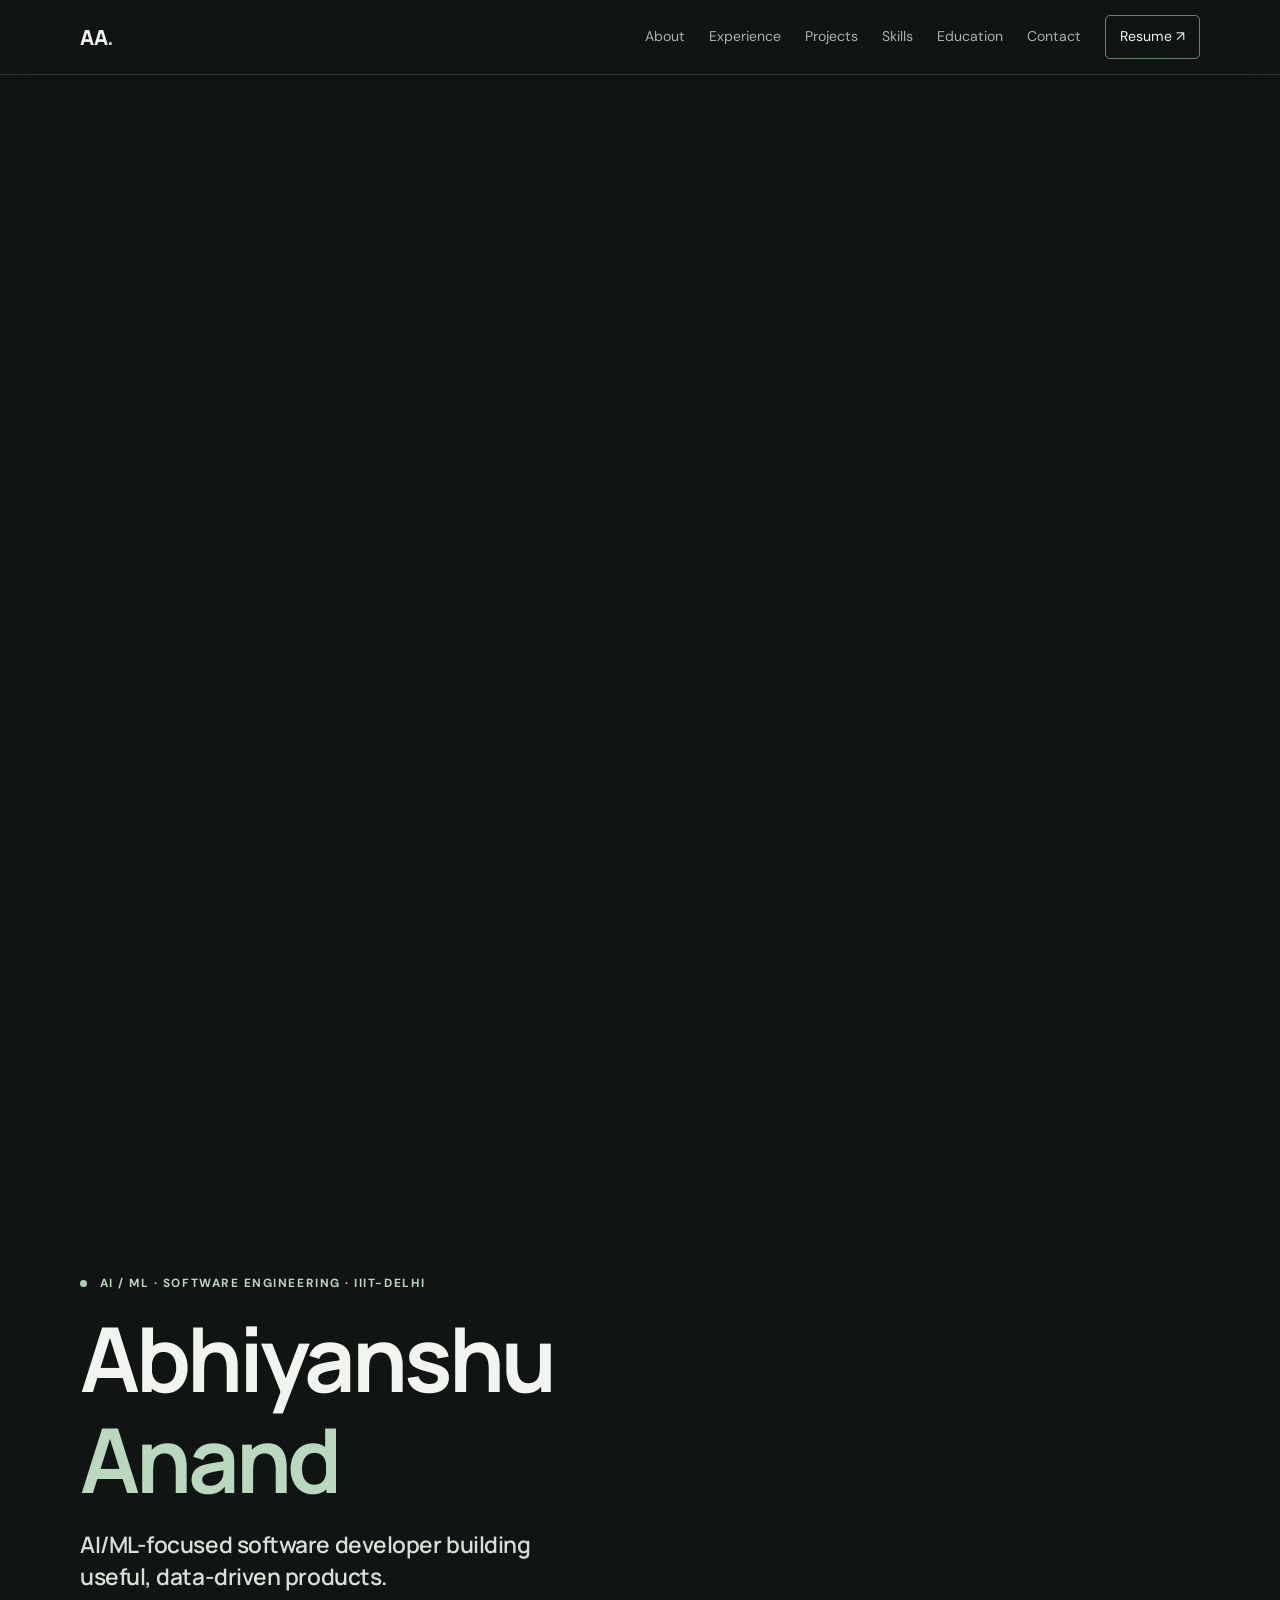
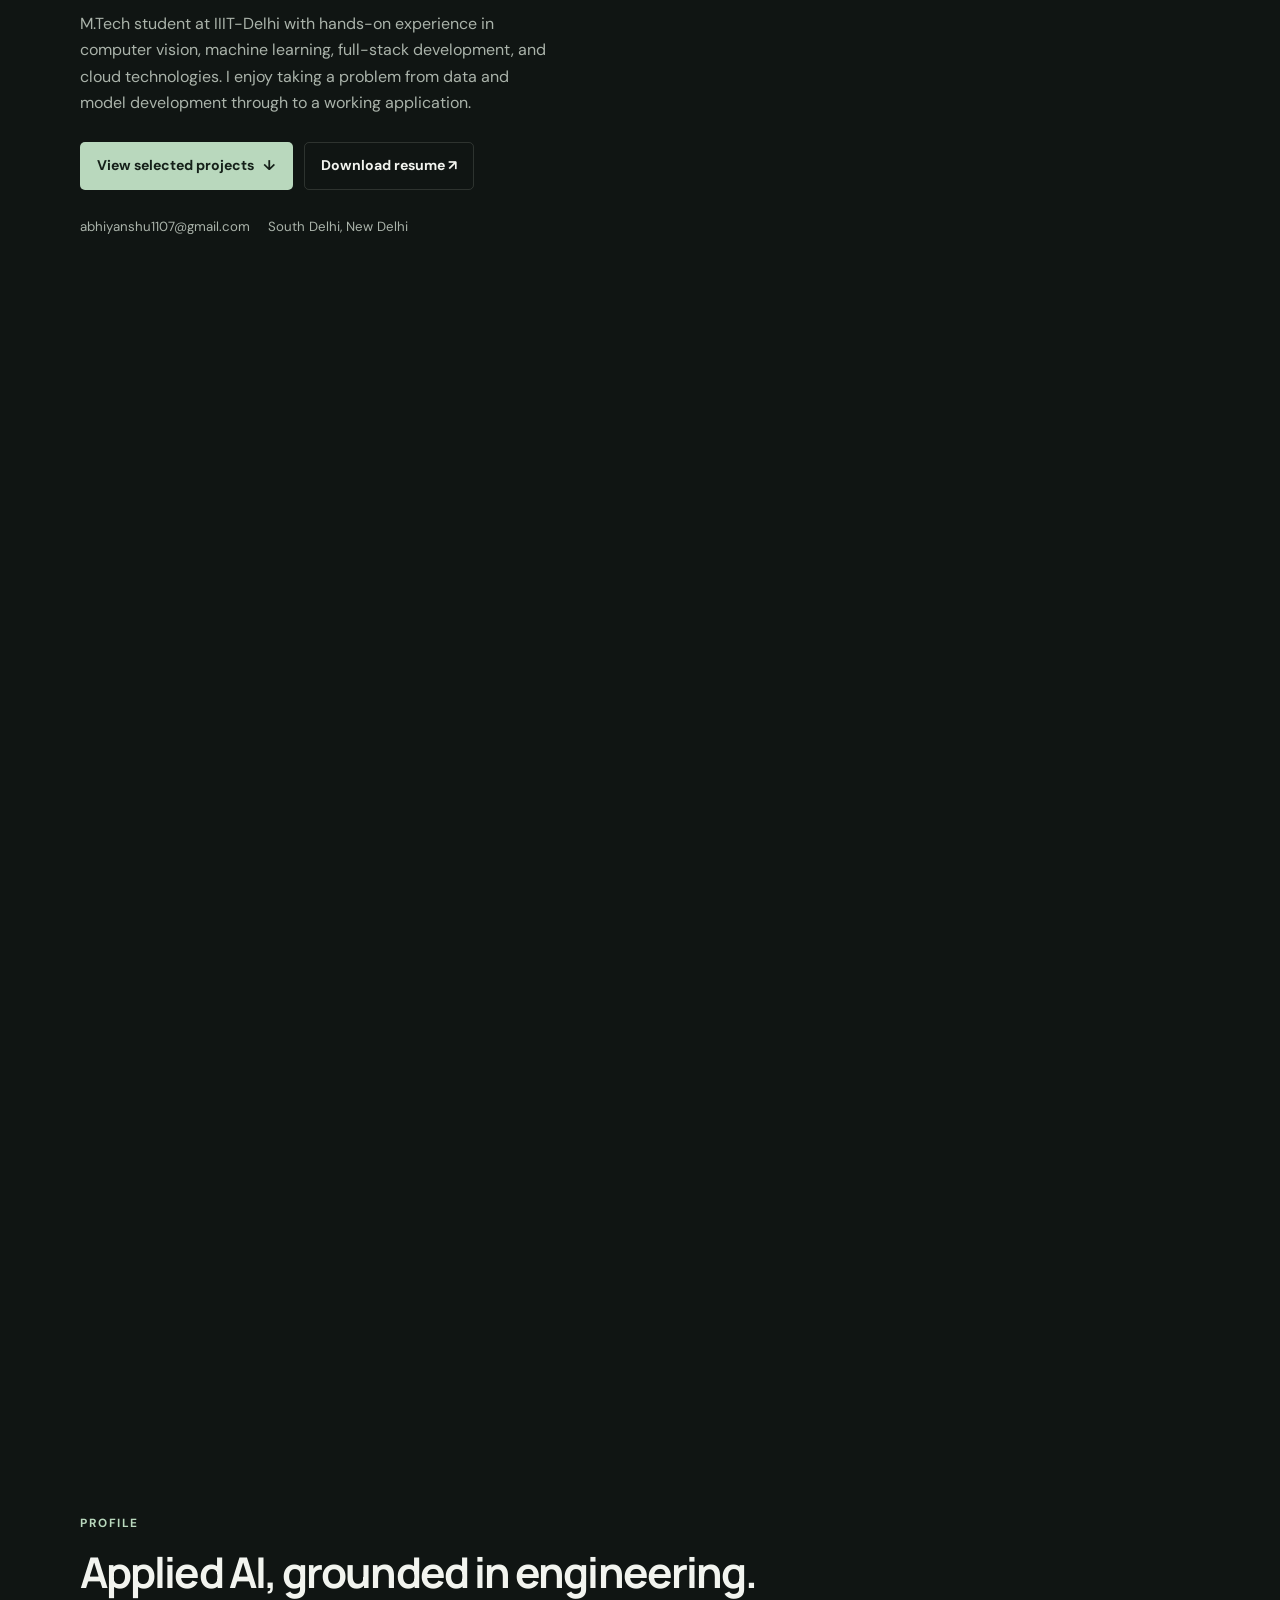
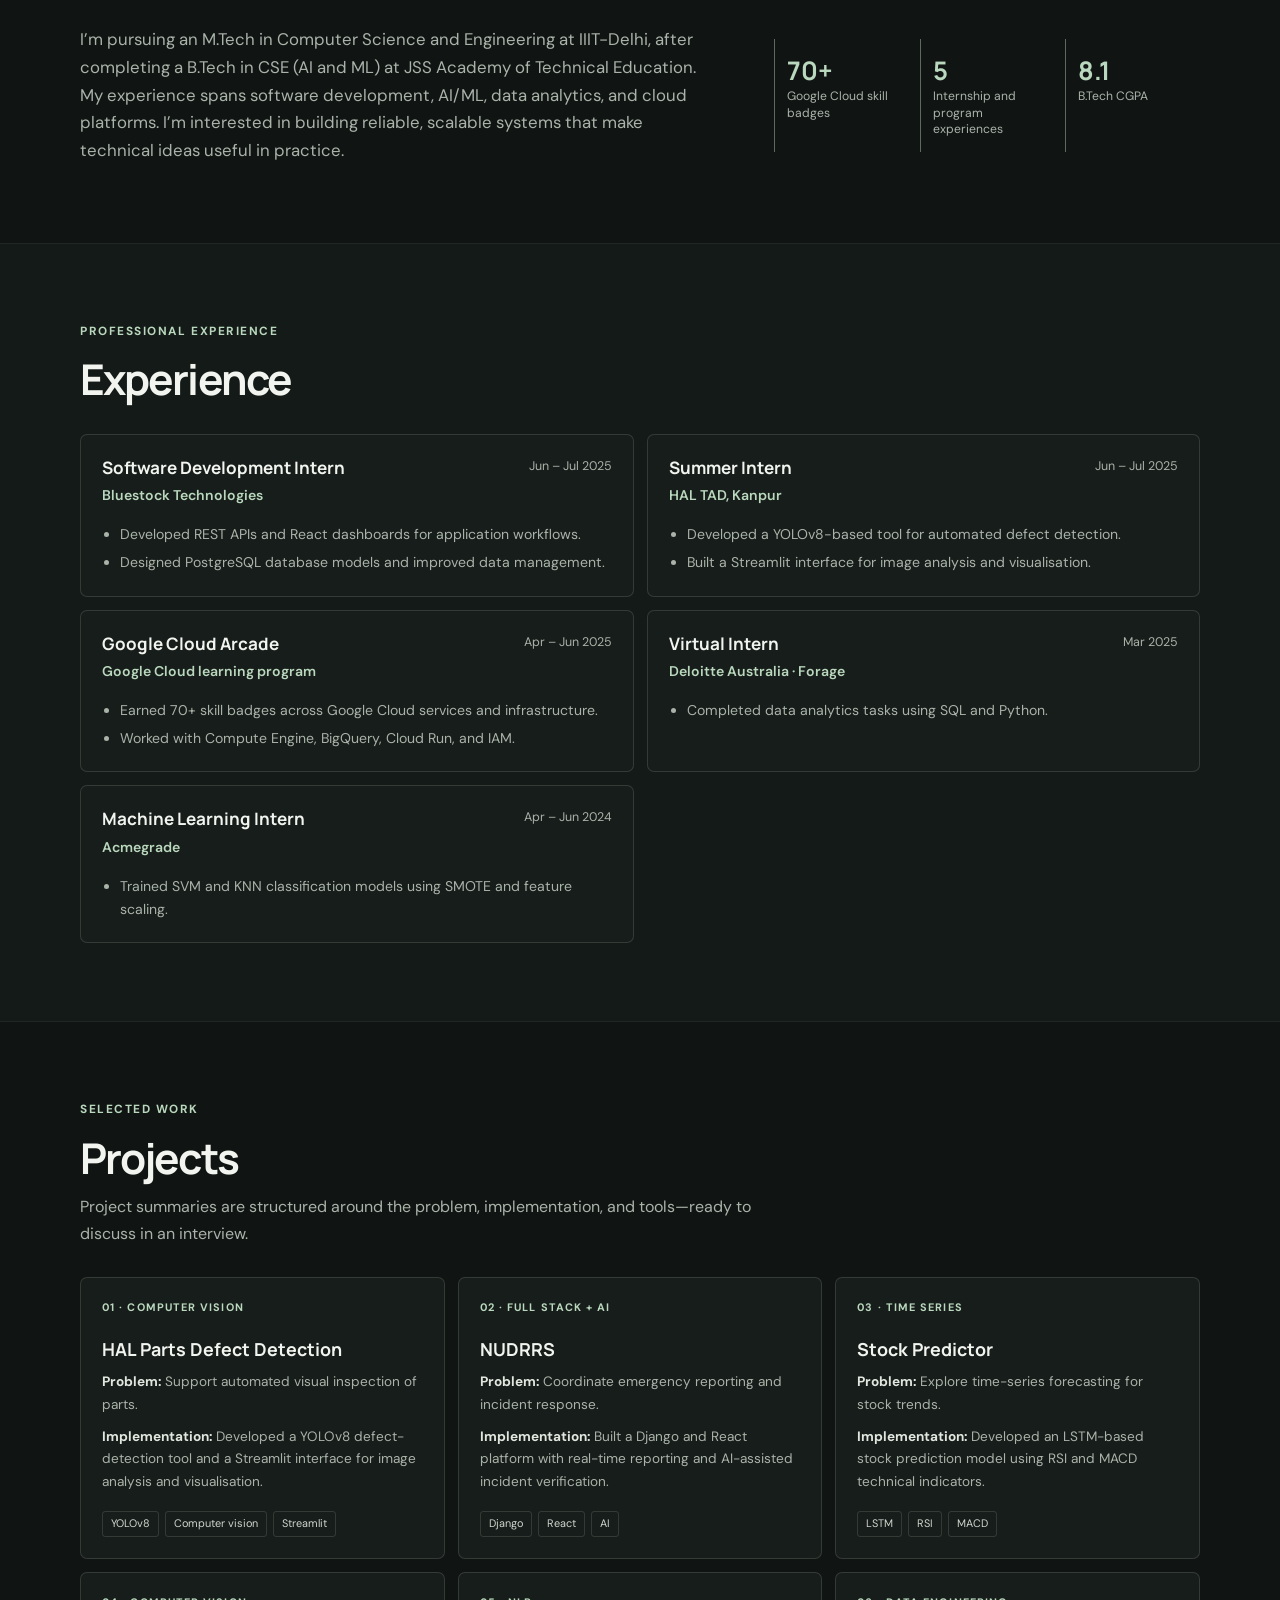
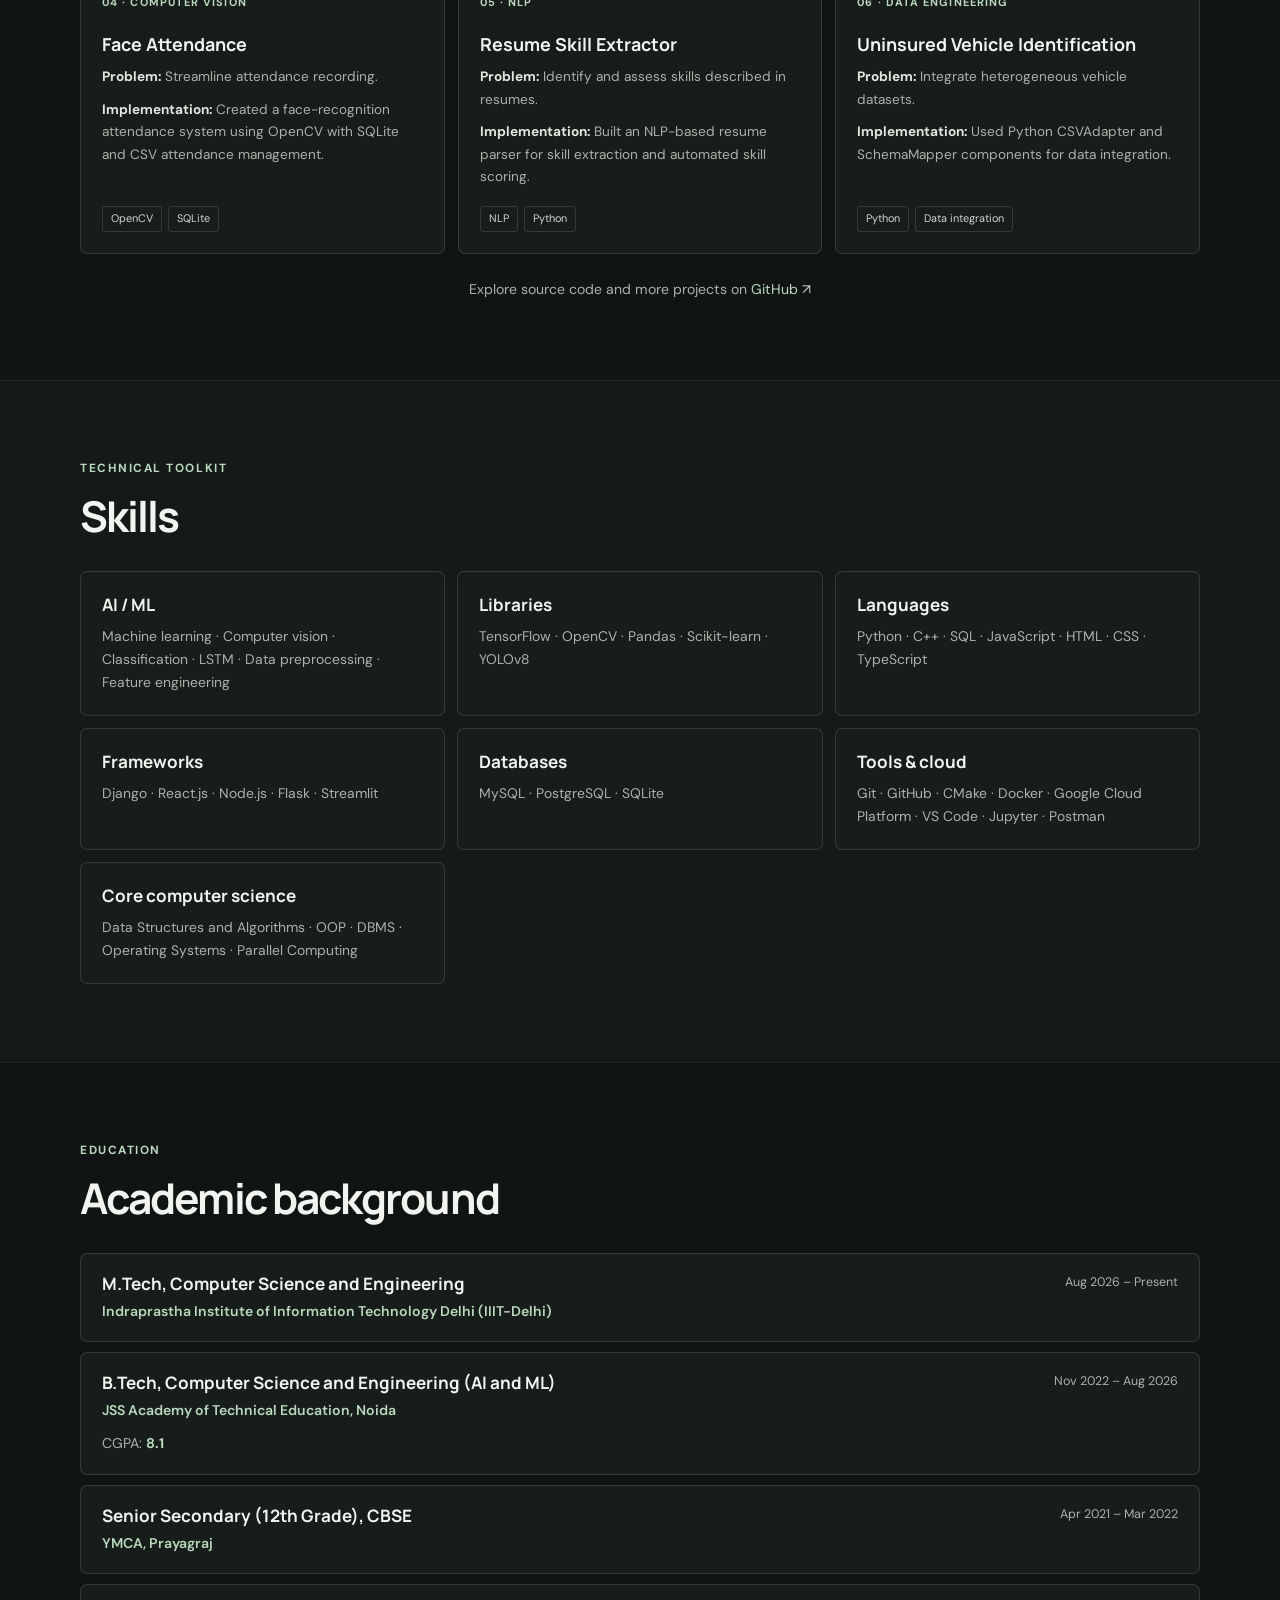
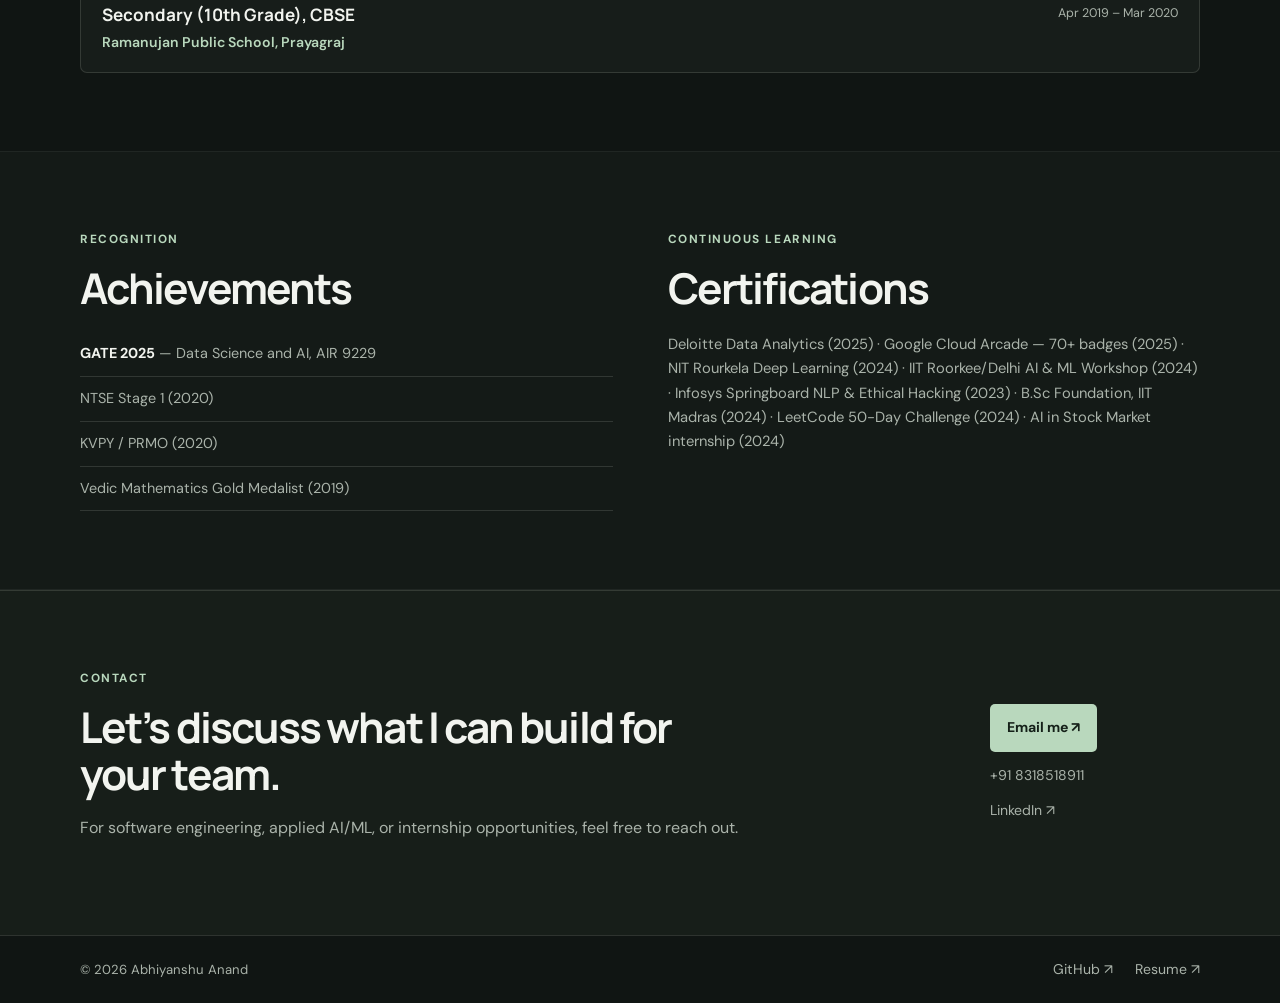
==== commit f02c70c4: "Strengthen recruiter positioning and ATS-compatible resume" ====
--- a/index.html
+++ b/index.html
@@ -3,7 +3,7 @@
 <head>
   <meta charset="utf-8">
   <meta name="viewport" content="width=device-width, initial-scale=1">
-  <meta name="description" content="Abhiyanshu Anand — AI/ML and software developer with experience in computer vision, full-stack engineering, and data analytics. M.Tech student at IIIT-Delhi.">
+  <meta name="description" content="Abhiyanshu Anand — AI/ML and software developer with experience in computer vision, full-stack engineering, machine learning, and data analytics. M.Tech student at IIIT-Delhi.">
   <meta name="theme-color" content="#101513">
   <title>Abhiyanshu Anand | AI/ML & Software Developer</title>
   <link rel="preconnect" href="https://fonts.googleapis.com">
@@ -33,9 +33,14 @@
         <div class="hero-actions"><a class="button primary" href="#projects">View selected projects <span aria-hidden="true">↓</span></a><a class="button secondary" href="https://drive.google.com/file/d/1zdZJ2i1YPnTq23io3l0Um3FqPWVDU_5a/view?usp=sharing" target="_blank" rel="noopener noreferrer">Download resume ↗</a></div>
         <div class="quick-links"><a href="mailto:abhiyanshu1107@gmail.com">abhiyanshu1107@gmail.com</a><span>South Delhi, New Delhi</span></div>
       </div>
-      <figure class="hero-photo">
-        <img src="assets/images/hero-banner%201%20.png" alt="Portrait of Abhiyanshu Anand" width="800" height="864" fetchpriority="high">
+      <figure class="hero-photo" data-tilt>
+        <div class="photo-frame">
+          <img src="assets/images/abhiyanshu-profile.jpg" alt="Portrait of Abhiyanshu Anand" width="2048" height="2732" fetchpriority="high">
+          <span class="photo-glint" aria-hidden="true"></span>
+        </div>
         <figcaption><span class="photo-status"></span> Open to conversations about software & applied AI</figcaption>
+        <span class="photo-orbit orbit-a" aria-hidden="true"></span><span class="photo-orbit orbit-b" aria-hidden="true"></span>
+        <span class="float-chip chip-ml" aria-hidden="true">Applied ML</span><span class="float-chip chip-vision" aria-hidden="true">Computer vision</span>
       </figure>
     </section>
 
@@ -56,14 +61,14 @@
     </div></section>
 
     <section class="section wrap" id="projects">
-      <div class="section-heading"><p class="eyebrow">Selected work</p><h2>Projects</h2><p class="section-intro">A selection of applied machine learning, computer vision, and full-stack engineering work.</p></div>
+      <div class="section-heading"><p class="eyebrow">Selected work</p><h2>Projects</h2><p class="section-intro">Project summaries are structured around the problem, implementation, and tools—ready to discuss in an interview.</p></div>
       <div class="project-grid">
-        <article class="project-card"><span class="project-number">01 · COMPUTER VISION</span><h3>HAL Parts Defect Detection</h3><p>YOLOv8-based defect detection tool for automated visual inspection, with a Streamlit interface for image analysis and visualisation.</p><div class="tags"><span>YOLOv8</span><span>Computer vision</span><span>Streamlit</span></div></article>
-        <article class="project-card"><span class="project-number">02 · FULL STACK + AI</span><h3>NUDRRS</h3><p>Django and React emergency management platform with real-time reporting and AI-assisted incident verification.</p><div class="tags"><span>Django</span><span>React</span><span>AI</span></div></article>
-        <article class="project-card"><span class="project-number">03 · TIME SERIES</span><h3>Stock Predictor</h3><p>LSTM-based stock prediction using RSI and MACD technical indicators.</p><div class="tags"><span>LSTM</span><span>RSI</span><span>MACD</span></div></article>
-        <article class="project-card"><span class="project-number">04 · COMPUTER VISION</span><h3>Face Attendance</h3><p>OpenCV-based facial recognition system with SQLite and CSV attendance management.</p><div class="tags"><span>OpenCV</span><span>SQLite</span></div></article>
-        <article class="project-card"><span class="project-number">05 · NLP</span><h3>Resume Skill Extractor</h3><p>NLP-based resume parsing, skill extraction, and automated skill scoring.</p><div class="tags"><span>NLP</span><span>Python</span></div></article>
-        <article class="project-card"><span class="project-number">06 · DATA ENGINEERING</span><h3>Uninsured Vehicle Identification</h3><p>Python data integration using CSVAdapter and SchemaMapper for heterogeneous vehicle datasets.</p><div class="tags"><span>Python</span><span>Data integration</span></div></article>
+        <article class="project-card"><span class="project-number">01 · COMPUTER VISION</span><h3>HAL Parts Defect Detection</h3><p><strong>Problem:</strong> Support automated visual inspection of parts.</p><p><strong>Implementation:</strong> Developed a YOLOv8 defect-detection tool and a Streamlit interface for image analysis and visualisation.</p><div class="tags"><span>YOLOv8</span><span>Computer vision</span><span>Streamlit</span></div></article>
+        <article class="project-card"><span class="project-number">02 · FULL STACK + AI</span><h3>NUDRRS</h3><p><strong>Problem:</strong> Coordinate emergency reporting and incident response.</p><p><strong>Implementation:</strong> Built a Django and React platform with real-time reporting and AI-assisted incident verification.</p><div class="tags"><span>Django</span><span>React</span><span>AI</span></div></article>
+        <article class="project-card"><span class="project-number">03 · TIME SERIES</span><h3>Stock Predictor</h3><p><strong>Problem:</strong> Explore time-series forecasting for stock trends.</p><p><strong>Implementation:</strong> Developed an LSTM-based stock prediction model using RSI and MACD technical indicators.</p><div class="tags"><span>LSTM</span><span>RSI</span><span>MACD</span></div></article>
+        <article class="project-card"><span class="project-number">04 · COMPUTER VISION</span><h3>Face Attendance</h3><p><strong>Problem:</strong> Streamline attendance recording.</p><p><strong>Implementation:</strong> Created a face-recognition attendance system using OpenCV with SQLite and CSV attendance management.</p><div class="tags"><span>OpenCV</span><span>SQLite</span></div></article>
+        <article class="project-card"><span class="project-number">05 · NLP</span><h3>Resume Skill Extractor</h3><p><strong>Problem:</strong> Identify and assess skills described in resumes.</p><p><strong>Implementation:</strong> Built an NLP-based resume parser for skill extraction and automated skill scoring.</p><div class="tags"><span>NLP</span><span>Python</span></div></article>
+        <article class="project-card"><span class="project-number">06 · DATA ENGINEERING</span><h3>Uninsured Vehicle Identification</h3><p><strong>Problem:</strong> Integrate heterogeneous vehicle datasets.</p><p><strong>Implementation:</strong> Used Python CSVAdapter and SchemaMapper components for data integration.</p><div class="tags"><span>Python</span><span>Data integration</span></div></article>
       </div>
       <p class="github-note">Explore source code and more projects on <a href="https://github.com/Abhi110704" target="_blank" rel="noopener noreferrer">GitHub ↗</a></p>
     </section>
@@ -112,6 +117,21 @@
       toggle.setAttribute('aria-expanded', 'false');
     }));
     document.querySelector('#year').textContent = new Date().getFullYear();
+    const tiltCard = document.querySelector('[data-tilt]');
+    const reducedMotion = window.matchMedia('(prefers-reduced-motion: reduce)').matches;
+    if (tiltCard && !reducedMotion && window.matchMedia('(pointer: fine)').matches) {
+      tiltCard.addEventListener('pointermove', event => {
+        const box = tiltCard.getBoundingClientRect();
+        const x = (event.clientX - box.left) / box.width - 0.5;
+        const y = (event.clientY - box.top) / box.height - 0.5;
+        tiltCard.style.setProperty('--tilt-x', `${-y * 5}deg`);
+        tiltCard.style.setProperty('--tilt-y', `${x * 7}deg`);
+      });
+      tiltCard.addEventListener('pointerleave', () => {
+        tiltCard.style.setProperty('--tilt-x', '0deg');
+        tiltCard.style.setProperty('--tilt-y', '0deg');
+      });
+    }
   </script>
 </body>
 </html>
--- a/assets/css/portfolio.css
+++ b/assets/css/portfolio.css
@@ -1,12 +1,14 @@
-/* Recruiter-focused minimal portfolio */
+/* Recruiter-focused minimal portfolio with subtle 3D portrait motion */
 :root{color-scheme:dark;--bg:#101513;--surface:#171d1a;--surface-2:#202824;--text:#f2f4ef;--muted:#aab3aa;--accent:#b9d8bd;--line:rgba(222,232,221,.14);--max:1120px}
 *{box-sizing:border-box}html{scroll-behavior:smooth;scroll-padding-top:88px}body{margin:0;background:var(--bg);color:var(--text);font:400 16px/1.65 'DM Sans',sans-serif}a{color:inherit}.wrap{width:min(var(--max),calc(100% - 48px));margin-inline:auto}
 .site-header{position:sticky;top:0;z-index:10;background:rgba(16,21,19,.94);backdrop-filter:blur(14px);border-bottom:1px solid var(--line)}.nav{min-height:74px;display:flex;align-items:center;justify-content:space-between}.brand{font:800 1.3rem 'Manrope',sans-serif;letter-spacing:-.04em;text-decoration:none}.brand span{color:var(--accent)}.nav-links{display:flex;align-items:center;gap:24px}.nav-links a,.footer a{color:var(--muted);font-size:.88rem;text-decoration:none;transition:color .2s}.nav-links a:hover,.footer a:hover,.github-note a:hover{color:var(--accent)}.nav-links .nav-resume{padding:9px 14px;border:1px solid rgba(185,216,189,.55);border-radius:5px;color:var(--text)}.menu-toggle{display:none;background:none;border:0;color:var(--text);font-size:1.5rem}
-.hero{min-height:630px;display:grid;grid-template-columns:1.15fr .85fr;align-items:center;gap:68px;padding-block:76px}.eyebrow{margin:0 0 15px;color:var(--accent);font-size:.74rem;font-weight:700;letter-spacing:.13em;text-transform:uppercase}.status-dot,.photo-status{display:inline-block;width:7px;height:7px;margin-right:8px;border-radius:50%;background:#a7d6ae}.hero h1,.section-heading h2,.contact-wrap h2{font-family:'Manrope',sans-serif;line-height:1.12;letter-spacing:-.045em}.hero h1{margin:0 0 20px;font-size:clamp(3.2rem,7vw,5.6rem);font-weight:700}.hero h1 span{color:var(--accent)}.hero h2{max-width:620px;margin:0 0 18px;color:#d9dfd8;font:600 clamp(1.13rem,2.2vw,1.42rem)/1.4 'Manrope',sans-serif;letter-spacing:-.02em}.lead{max-width:630px;margin-bottom:25px;color:var(--muted);font-size:1rem}.hero-actions{display:flex;flex-wrap:wrap;gap:11px;margin:26px 0}.button{display:inline-flex;align-items:center;justify-content:center;gap:9px;padding:11px 16px;border:1px solid transparent;border-radius:5px;text-decoration:none;font-size:.88rem;font-weight:700;transition:background .2s,color .2s,border-color .2s}.button.primary{background:var(--accent);color:#152019}.button.primary:hover{background:#d0e7d2}.button.secondary{border-color:var(--line);color:var(--text)}.button.secondary:hover{border-color:var(--accent);color:var(--accent)}.quick-links{display:flex;flex-wrap:wrap;gap:18px;color:var(--muted);font-size:.83rem}.quick-links a{text-decoration:none}.hero-photo{margin:0;justify-self:end;width:min(100%,390px)}.hero-photo img{display:block;width:100%;aspect-ratio:4/4.5;object-fit:cover;object-position:center 25%;border:1px solid rgba(222,232,221,.17);border-radius:8px;filter:saturate(.82)}.hero-photo figcaption{margin-top:12px;color:var(--muted);font-size:.78rem}.photo-status{margin:0 8px 0 2px}
+.hero{min-height:630px;display:grid;grid-template-columns:1.15fr .85fr;align-items:center;gap:68px;padding-block:76px}.eyebrow{margin:0 0 15px;color:var(--accent);font-size:.74rem;font-weight:700;letter-spacing:.13em;text-transform:uppercase}.status-dot,.photo-status{display:inline-block;width:7px;height:7px;margin-right:8px;border-radius:50%;background:#a7d6ae}.hero h1,.section-heading h2,.contact-wrap h2{font-family:'Manrope',sans-serif;line-height:1.12;letter-spacing:-.045em}.hero h1{margin:0 0 20px;font-size:clamp(3.2rem,7vw,5.6rem);font-weight:700}.hero h1 span{color:var(--accent)}.hero h2{max-width:620px;margin:0 0 18px;color:#d9dfd8;font:600 clamp(1.13rem,2.2vw,1.42rem)/1.4 'Manrope',sans-serif;letter-spacing:-.02em}.lead{max-width:630px;margin-bottom:25px;color:var(--muted);font-size:1rem}.hero-actions{display:flex;flex-wrap:wrap;gap:11px;margin:26px 0}.button{display:inline-flex;align-items:center;justify-content:center;gap:9px;padding:11px 16px;border:1px solid transparent;border-radius:5px;text-decoration:none;font-size:.88rem;font-weight:700;transition:background .2s,color .2s,border-color .2s}.button.primary{background:var(--accent);color:#152019}.button.primary:hover{background:#d0e7d2}.button.secondary{border-color:var(--line);color:var(--text)}.button.secondary:hover{border-color:var(--accent);color:var(--accent)}.quick-links{display:flex;flex-wrap:wrap;gap:18px;color:var(--muted);font-size:.83rem}.quick-links a{text-decoration:none}
+.hero-photo{position:relative;isolation:isolate;justify-self:end;width:min(100%,390px);margin:0;padding:14px;perspective:1000px;transform-style:preserve-3d;transform:rotateX(var(--tilt-x,0deg)) rotateY(var(--tilt-y,0deg));animation:portrait-float 7s ease-in-out infinite;transition:transform .35s ease;will-change:transform}.photo-frame{position:relative;overflow:hidden;padding:7px;border:1px solid rgba(221,232,221,.24);border-radius:9px;background:linear-gradient(145deg,rgba(255,255,255,.1),rgba(255,255,255,.015));box-shadow:0 28px 75px rgba(0,0,0,.35),0 0 0 1px rgba(185,216,189,.05);transform:translateZ(24px)}.hero-photo img{display:block;width:100%;aspect-ratio:4/4.7;object-fit:cover;object-position:center 45%;border-radius:5px;filter:saturate(.88) contrast(1.02)}.photo-glint{position:absolute;inset:0;pointer-events:none;background:linear-gradient(125deg,rgba(255,255,255,.15),transparent 30%,transparent 70%,rgba(185,216,189,.1));mix-blend-mode:screen}.hero-photo figcaption{position:relative;z-index:2;margin:13px 0 0;color:var(--muted);font-size:.77rem;transform:translateZ(38px)}.photo-status{margin:0 8px 0 2px}.photo-orbit{position:absolute;z-index:-1;left:50%;top:46%;width:112%;height:72%;border:1px solid rgba(185,216,189,.17);border-radius:50%;pointer-events:none}.orbit-a{transform:translate(-50%,-50%) rotate(-24deg)}.orbit-b{width:125%;height:55%;border-color:rgba(232,222,188,.12);transform:translate(-50%,-50%) rotate(31deg)}.float-chip{position:absolute;z-index:3;padding:7px 11px;border:1px solid rgba(221,232,221,.2);border-radius:5px;background:rgba(23,29,26,.92);color:#e4e9e2;font-size:.72rem;box-shadow:0 12px 30px rgba(0,0,0,.23);animation:chip-float 5s ease-in-out infinite;transform:translateZ(55px)}.chip-ml{top:12%;left:-6%}.chip-vision{right:-8%;bottom:23%;animation-delay:-2.3s}
 .section{padding-block:78px}.section-muted{background:#141a17;border-block:1px solid rgba(222,232,221,.06)}.section-heading{margin-bottom:30px}.section-heading h2,.contact-wrap h2{margin:0 0 12px;font-size:clamp(1.9rem,4vw,2.65rem)}.section-intro{max-width:710px;margin:0;color:var(--muted);font-size:1rem}.about-grid{display:grid;grid-template-columns:1.2fr .8fr;gap:56px;align-items:center}.about-grid>.section-intro{font-size:1.05rem}.proof-points{display:grid;grid-template-columns:repeat(3,1fr);gap:10px}.proof-points>div{padding:14px 12px;border-left:1px solid rgba(185,216,189,.45)}.proof-points strong{display:block;color:var(--accent);font:700 1.6rem 'Manrope',sans-serif}.proof-points span{display:block;color:var(--muted);font-size:.76rem;line-height:1.35}
 .timeline{display:grid;grid-template-columns:repeat(2,1fr);gap:13px}.timeline-card,.project-card,.skill-card,.education-card{padding:21px;border:1px solid var(--line);border-radius:7px;background:var(--surface);transition:border-color .2s}.timeline-card:hover,.project-card:hover,.skill-card:hover,.education-card:hover{border-color:rgba(185,216,189,.55)}.item-top{display:flex;justify-content:space-between;align-items:flex-start;gap:16px}.item-top h3,.project-card h3,.skill-card h3{margin:0 0 5px;font:700 1.07rem/1.35 'Manrope',sans-serif}.company{margin:0;color:var(--accent);font-size:.88rem;font-weight:600}.date{flex-shrink:0;color:var(--muted);font-size:.78rem}.timeline-card ul{margin:16px 0 0;padding-left:18px;color:var(--muted);font-size:.88rem}.timeline-card li+li{margin-top:5px}
-.project-grid{display:grid;grid-template-columns:repeat(3,1fr);gap:13px}.project-card{min-height:220px;display:flex;flex-direction:column}.project-number{margin-bottom:20px;color:var(--accent);font-size:.68rem;font-weight:700;letter-spacing:.1em}.project-card h3{font-size:1.12rem}.project-card p,.skill-card p{color:var(--muted);font-size:.87rem}.tags{display:flex;flex-wrap:wrap;gap:6px;margin-top:auto;padding-top:13px}.tags span{padding:3px 8px;border:1px solid var(--line);border-radius:3px;color:#d0d7cf;font-size:.68rem}.github-note{margin:24px 0 0;color:var(--muted);text-align:center;font-size:.88rem}.github-note a{color:var(--accent);text-decoration:none}
+.project-grid{display:grid;grid-template-columns:repeat(3,1fr);gap:13px}.project-card{min-height:248px;display:flex;flex-direction:column}.project-number{margin-bottom:20px;color:var(--accent);font-size:.68rem;font-weight:700;letter-spacing:.1em}.project-card h3{font-size:1.12rem}.project-card p{margin:5px 0;color:var(--muted);font-size:.85rem}.project-card p strong{color:#e1e6df}.skill-card p{color:var(--muted);font-size:.87rem}.tags{display:flex;flex-wrap:wrap;gap:6px;margin-top:auto;padding-top:13px}.tags span{padding:3px 8px;border:1px solid var(--line);border-radius:3px;color:#d0d7cf;font-size:.68rem}.github-note{margin:24px 0 0;color:var(--muted);text-align:center;font-size:.88rem}.github-note a{color:var(--accent);text-decoration:none}
 .skill-grid{display:grid;grid-template-columns:repeat(3,1fr);gap:12px}.skill-card h3{margin-bottom:9px;color:var(--text)}.skill-card p{margin:0}.education-list{display:grid;gap:10px}.education-card{padding:18px 21px}.education-detail{margin:10px 0 0;color:var(--muted);font-size:.88rem}.education-detail strong{color:var(--accent)}.two-column{display:grid;grid-template-columns:1fr 1fr;gap:55px}.two-column .section-heading{margin-bottom:20px}.highlight-list{margin:0;padding:0;list-style:none}.highlight-list li{padding:10px 0;border-bottom:1px solid var(--line);color:var(--muted);font-size:.9rem}.highlight-list strong{color:var(--text)}.cert-list{color:var(--muted);font-size:.92rem}.contact-section{background:#171e19;border-top:1px solid var(--line)}.contact-wrap{display:flex;align-items:center;justify-content:space-between;gap:36px}.contact-wrap>div:first-child{max-width:660px}.contact-wrap p:not(.eyebrow){color:var(--muted)}.contact-actions{display:flex;flex-direction:column;align-items:flex-start;gap:12px;min-width:210px}.contact-actions>a:not(.button){color:var(--muted);font-size:.88rem;text-decoration:none}.contact-actions>a:not(.button):hover{color:var(--accent)}.footer{padding:22px 0;border-top:1px solid var(--line)}.footer-inner{display:flex;align-items:center;gap:22px;color:var(--muted);font-size:.82rem}.footer-inner span{margin-right:auto}
+@keyframes portrait-float{0%,100%{translate:0 0}50%{translate:0 -9px}}@keyframes chip-float{0%,100%{translate:0 0}50%{translate:0 -6px}}
 @media(max-width:900px){.hero{grid-template-columns:1fr .75fr;gap:35px;min-height:570px}.hero-photo{width:min(100%,320px)}.about-grid{grid-template-columns:1fr;gap:26px}.project-grid,.skill-grid{grid-template-columns:repeat(2,1fr)}.nav-links{gap:14px}.nav-links a{font-size:.8rem}}
-@media(max-width:650px){.wrap{width:min(var(--max),calc(100% - 32px))}.nav{min-height:66px}.menu-toggle{display:block}.nav-links{position:absolute;top:66px;left:0;right:0;display:none;align-items:stretch;gap:0;padding:10px 16px 16px;background:var(--bg);border-bottom:1px solid var(--line)}.nav-links.open{display:flex;flex-direction:column}.nav-links a{padding:10px 4px}.nav-links .nav-resume{margin-top:7px;text-align:center}.hero{grid-template-columns:1fr;gap:28px;min-height:unset;padding-block:58px}.hero h1{font-size:clamp(3rem,15vw,4.4rem)}.hero-photo{justify-self:start;width:min(78%,330px)}.hero-actions{align-items:stretch}.section{padding-block:60px}.timeline,.project-grid,.skill-grid,.two-column{grid-template-columns:1fr}.item-top{flex-direction:column;gap:7px}.contact-wrap{align-items:flex-start;flex-direction:column}.contact-actions{gap:10px}.footer-inner{flex-wrap:wrap}.footer-inner span{width:100%;margin:0}.quick-links{flex-direction:column;gap:4px}.proof-points{max-width:460px}}
-@media(prefers-reduced-motion:reduce){html{scroll-behavior:auto}*,*::before,*::after{transition:none!important;animation:none!important}}
+@media(max-width:650px){.wrap{width:min(var(--max),calc(100% - 32px))}.nav{min-height:66px}.menu-toggle{display:block}.nav-links{position:absolute;top:66px;left:0;right:0;display:none;align-items:stretch;gap:0;padding:10px 16px 16px;background:var(--bg);border-bottom:1px solid var(--line)}.nav-links.open{display:flex;flex-direction:column}.nav-links a{padding:10px 4px}.nav-links .nav-resume{margin-top:7px;text-align:center}.hero{grid-template-columns:1fr;gap:28px;min-height:unset;padding-block:58px}.hero h1{font-size:clamp(3rem,15vw,4.4rem)}.hero-photo{justify-self:center;width:min(82%,330px);margin-top:5px}.section{padding-block:60px}.timeline,.project-grid,.skill-grid,.two-column{grid-template-columns:1fr}.item-top{flex-direction:column;gap:7px}.contact-wrap{align-items:flex-start;flex-direction:column}.contact-actions{gap:10px}.footer-inner{flex-wrap:wrap}.footer-inner span{width:100%;margin:0}.quick-links{flex-direction:column;gap:4px}.proof-points{max-width:460px}}
+@media(prefers-reduced-motion:reduce){html{scroll-behavior:auto}*,*::before,*::after{transition:none!important;animation:none!important}.hero-photo{transform:none!important}}
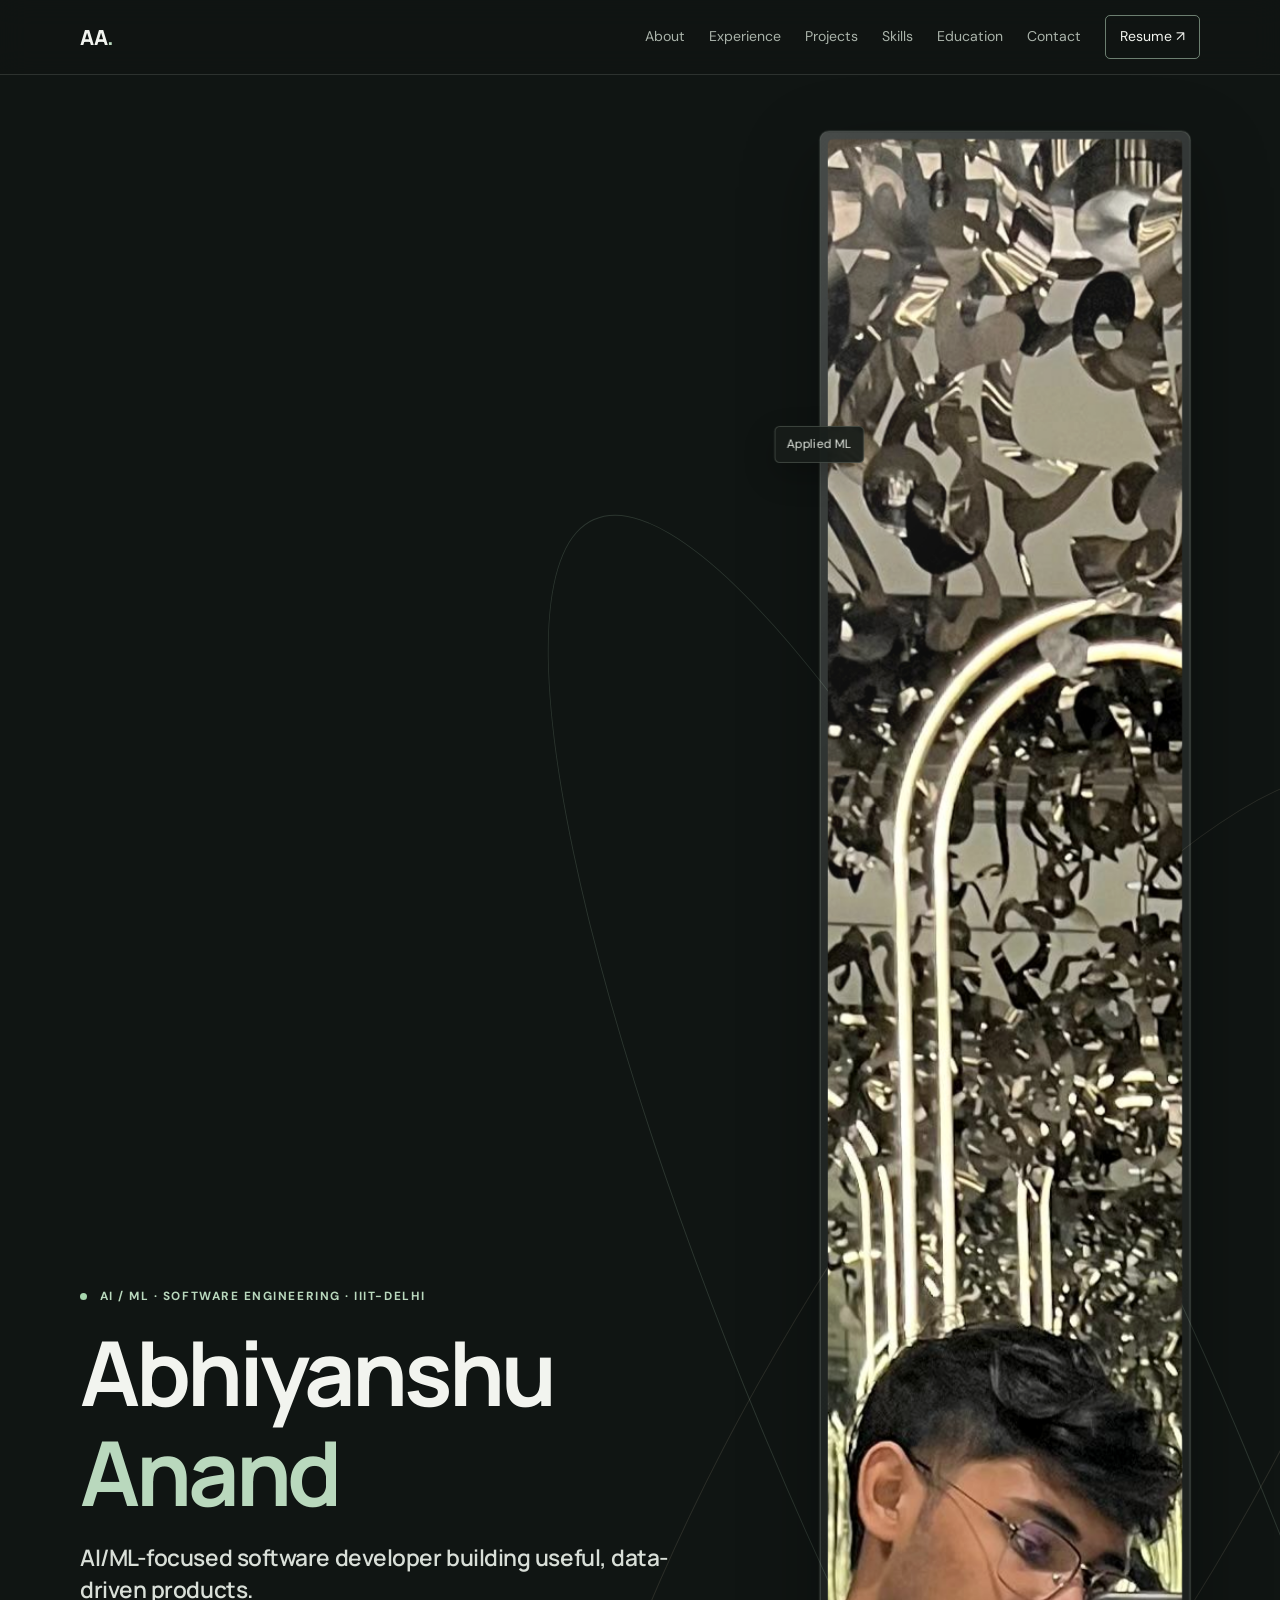
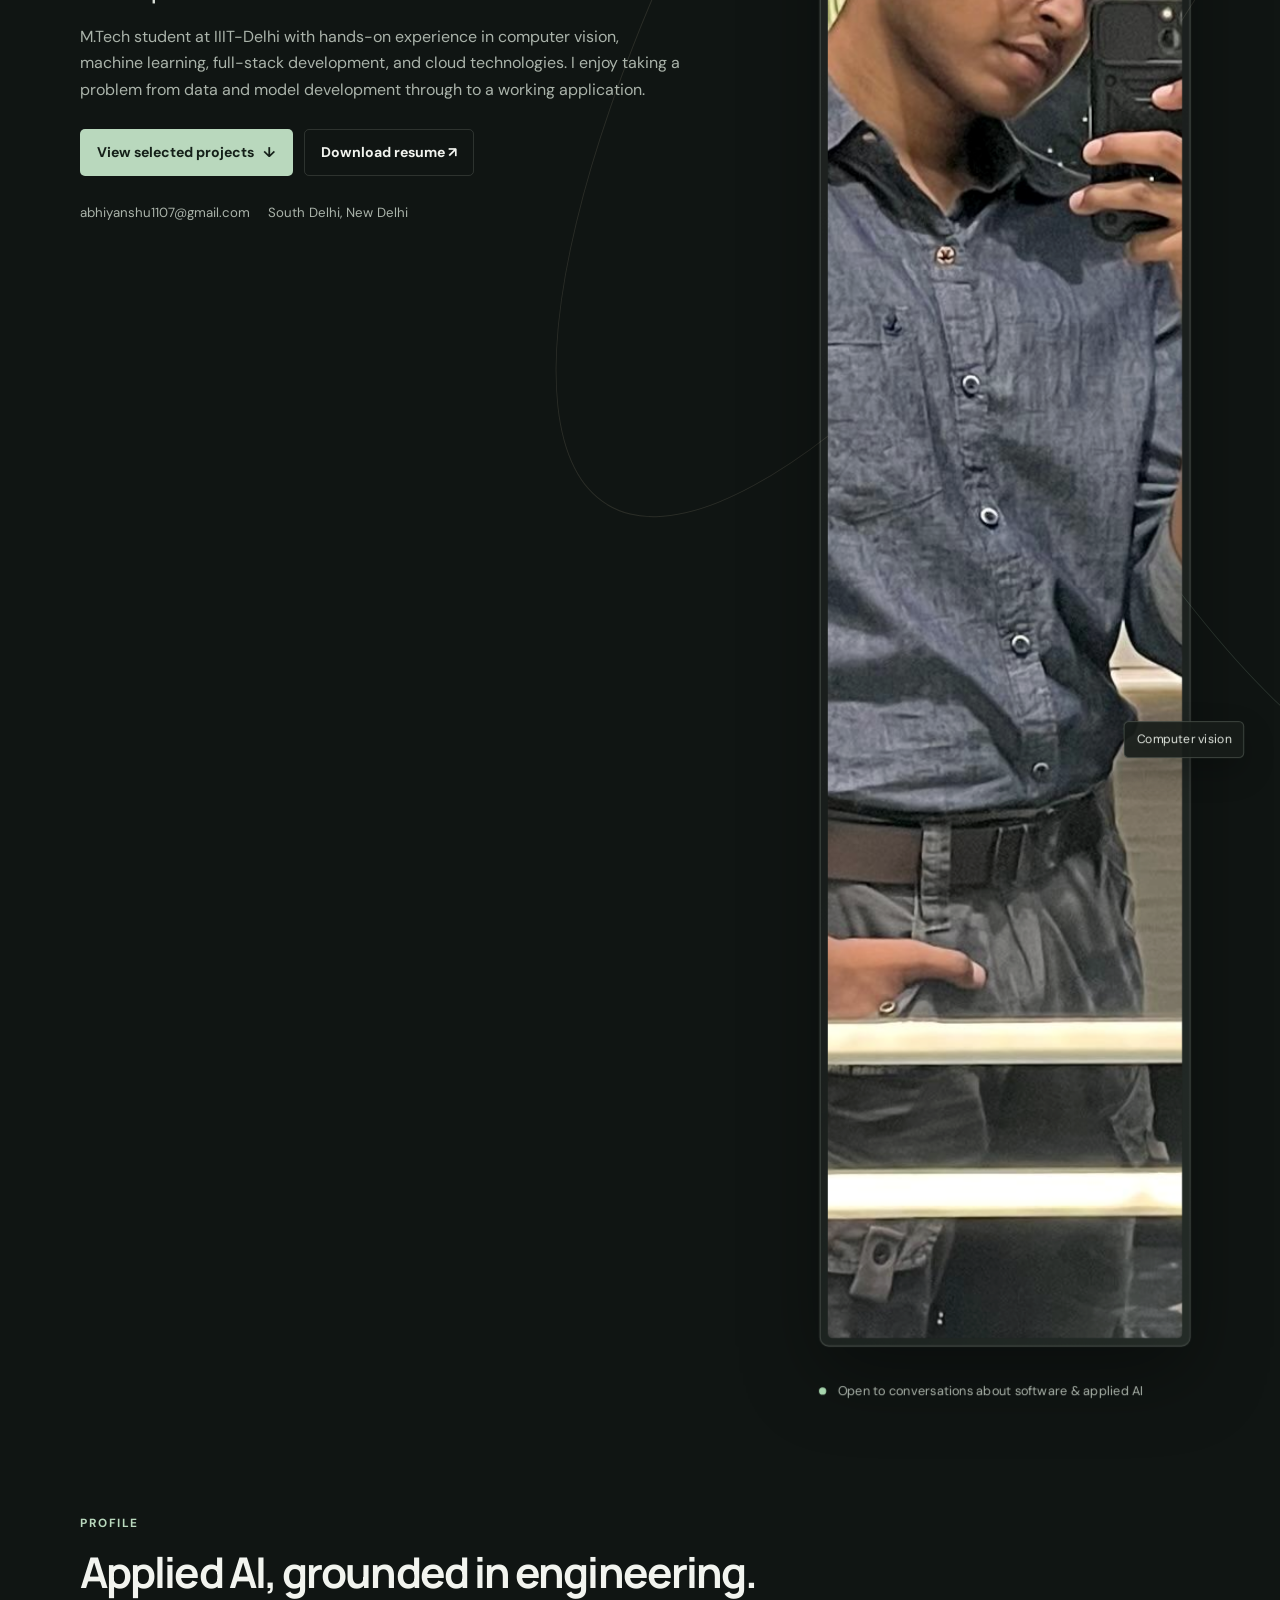
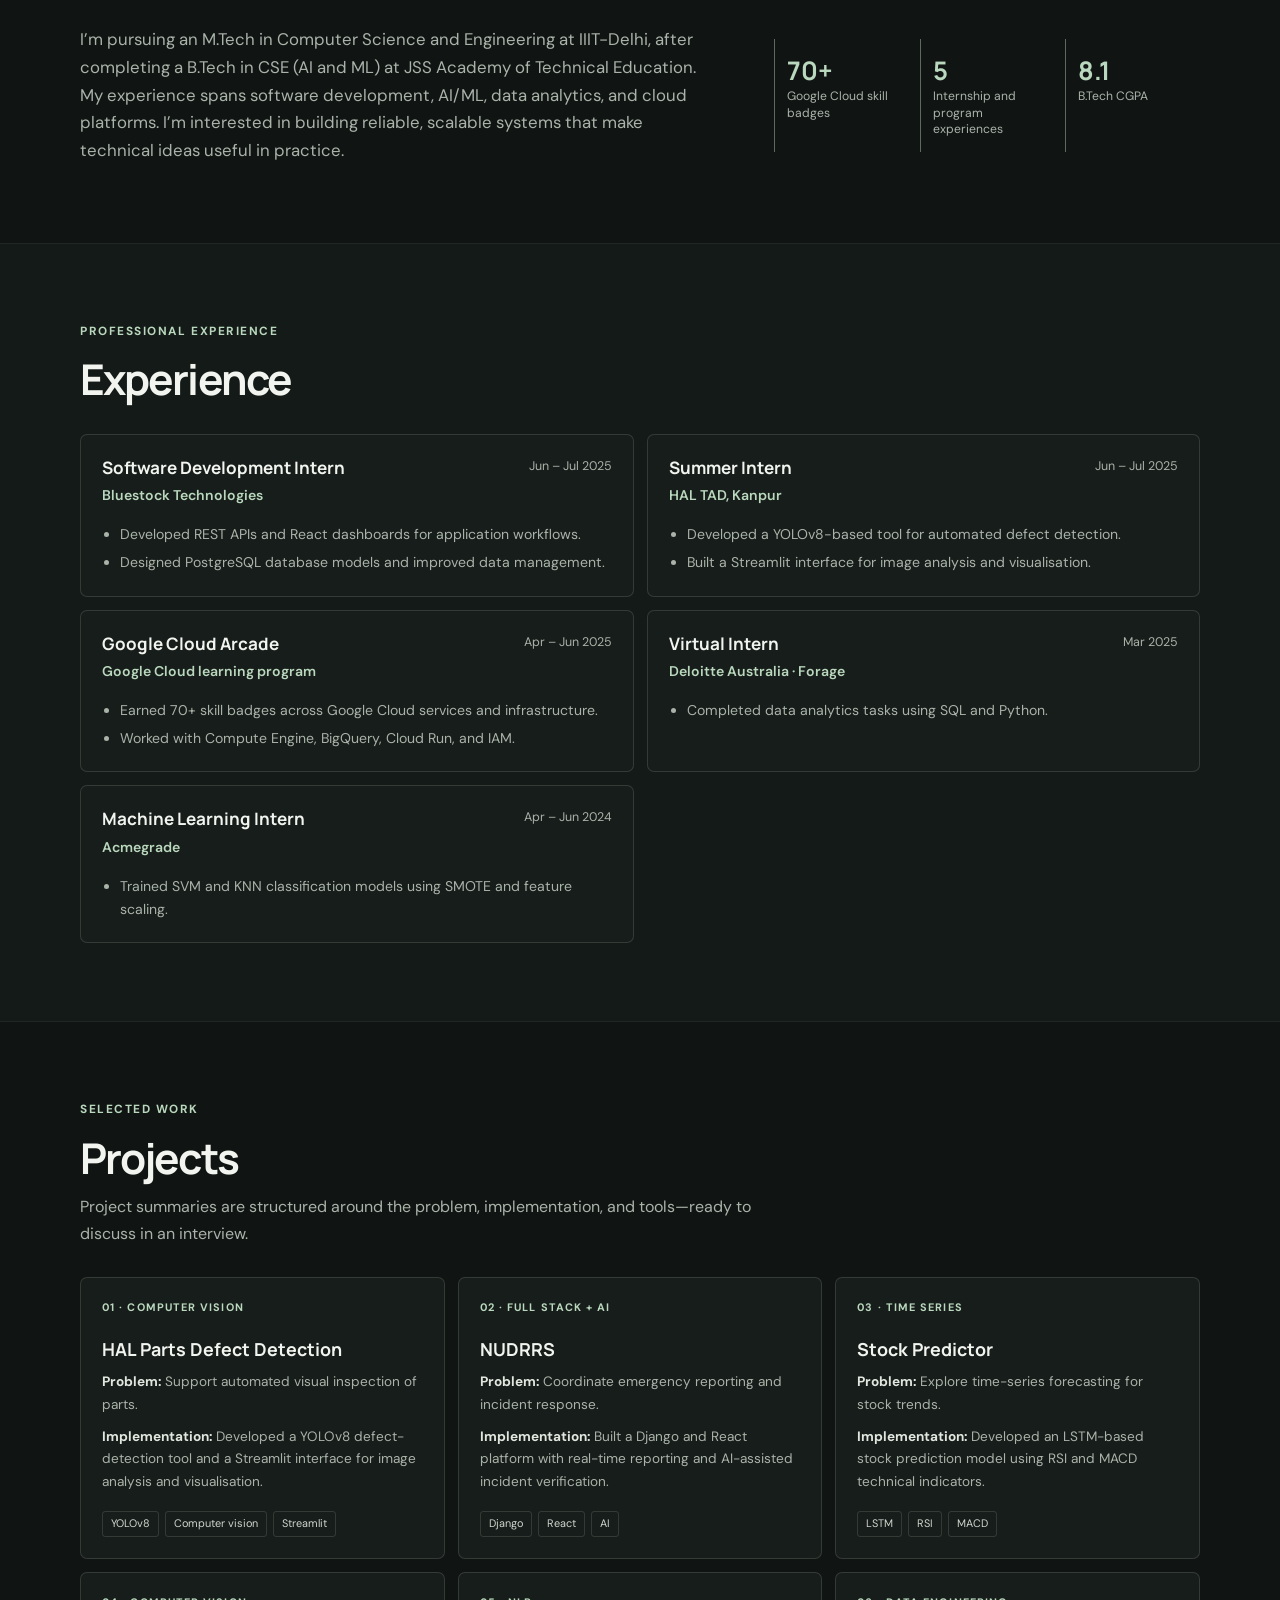
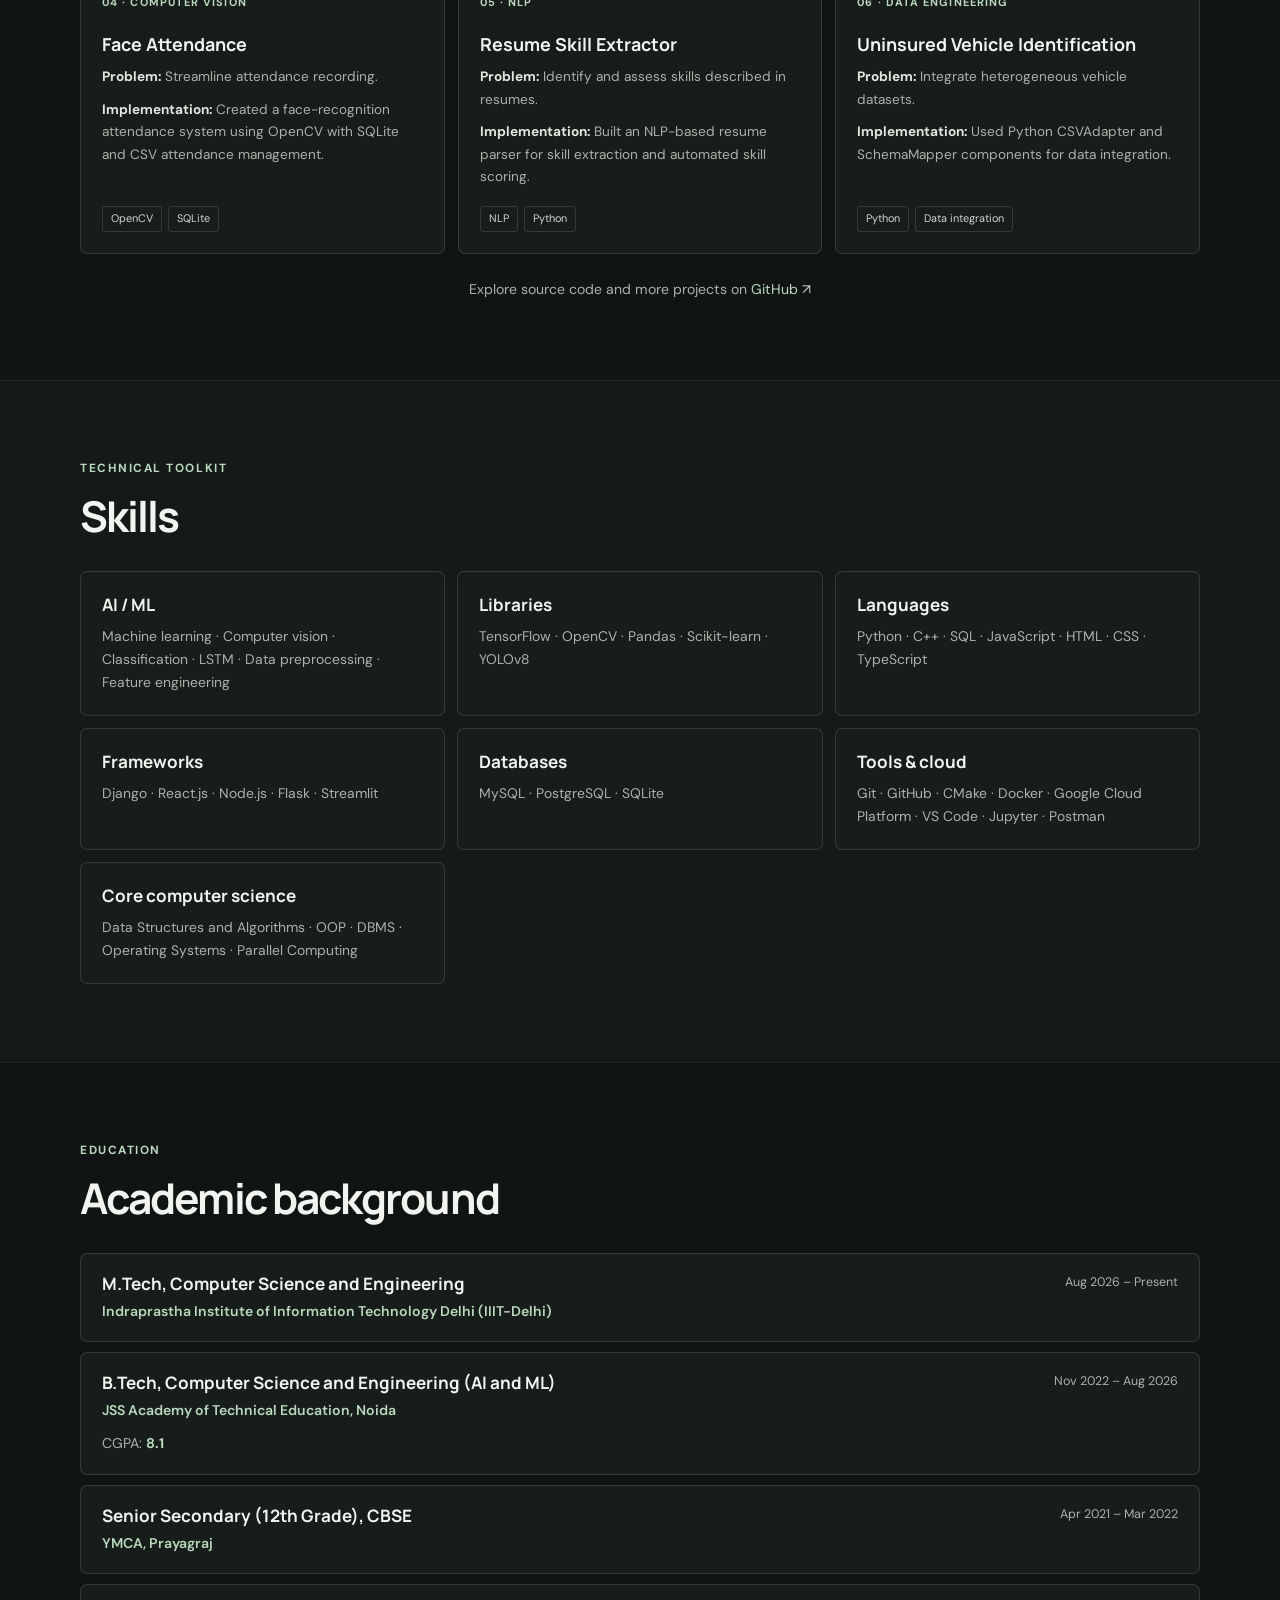
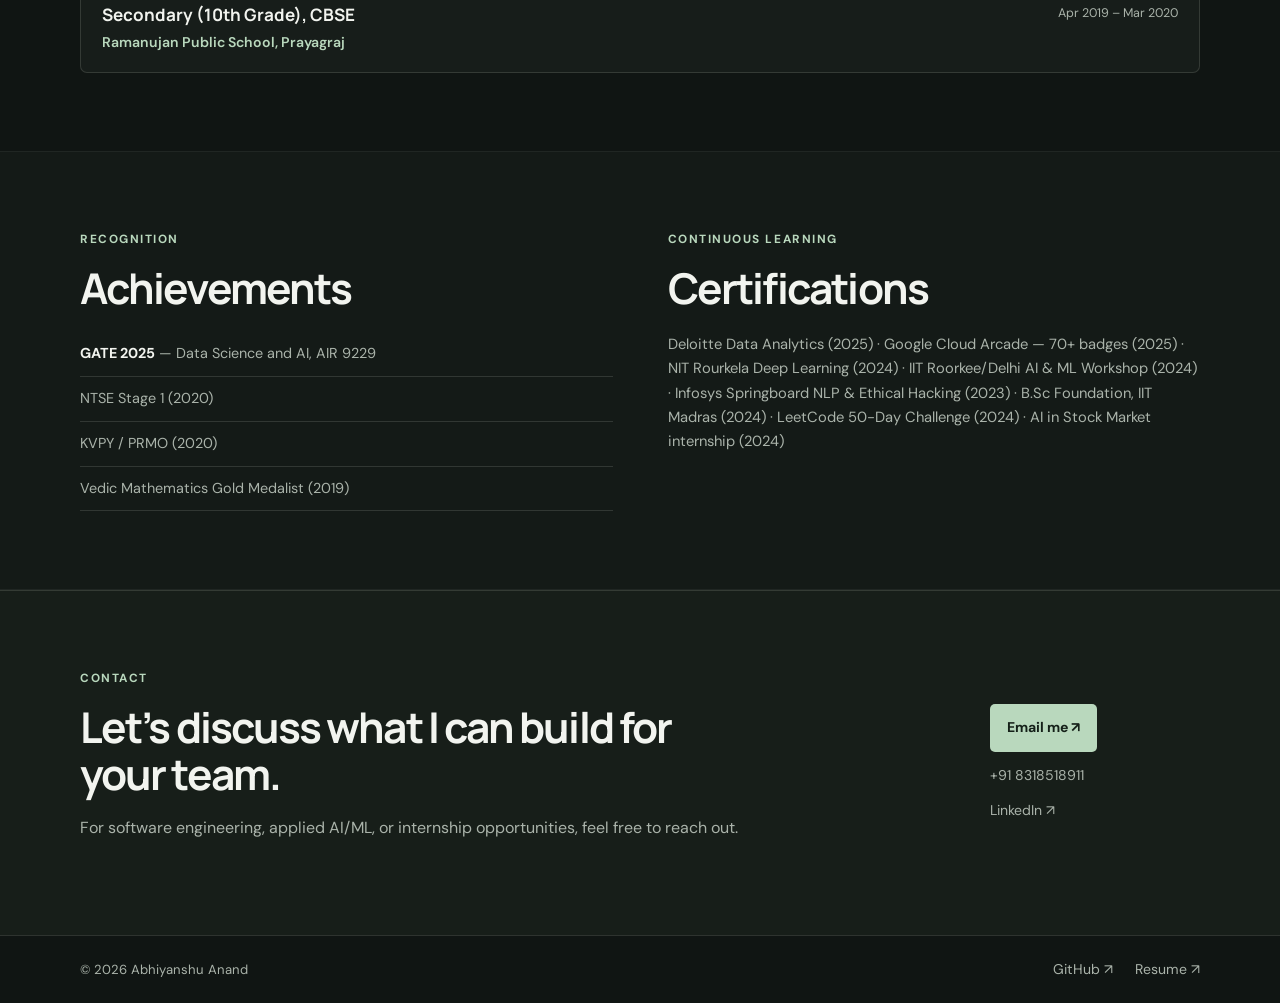
==== commit 29d9150b: "Use uploaded Pic.jpg for responsive circular 3D profile" ====
--- a/index.html
+++ b/index.html
@@ -35,7 +35,7 @@
       </div>
       <figure class="hero-photo" data-tilt>
         <div class="photo-frame">
-          <img src="assets/images/abhiyanshu-profile.jpg" alt="Portrait of Abhiyanshu Anand" width="2048" height="2732" fetchpriority="high">
+          <img src="assets/images/Pic.jpg" alt="Portrait of Abhiyanshu Anand" width="2048" height="2732" fetchpriority="high">
           <span class="photo-glint" aria-hidden="true"></span>
         </div>
         <figcaption><span class="photo-status"></span> Open to conversations about software & applied AI</figcaption>
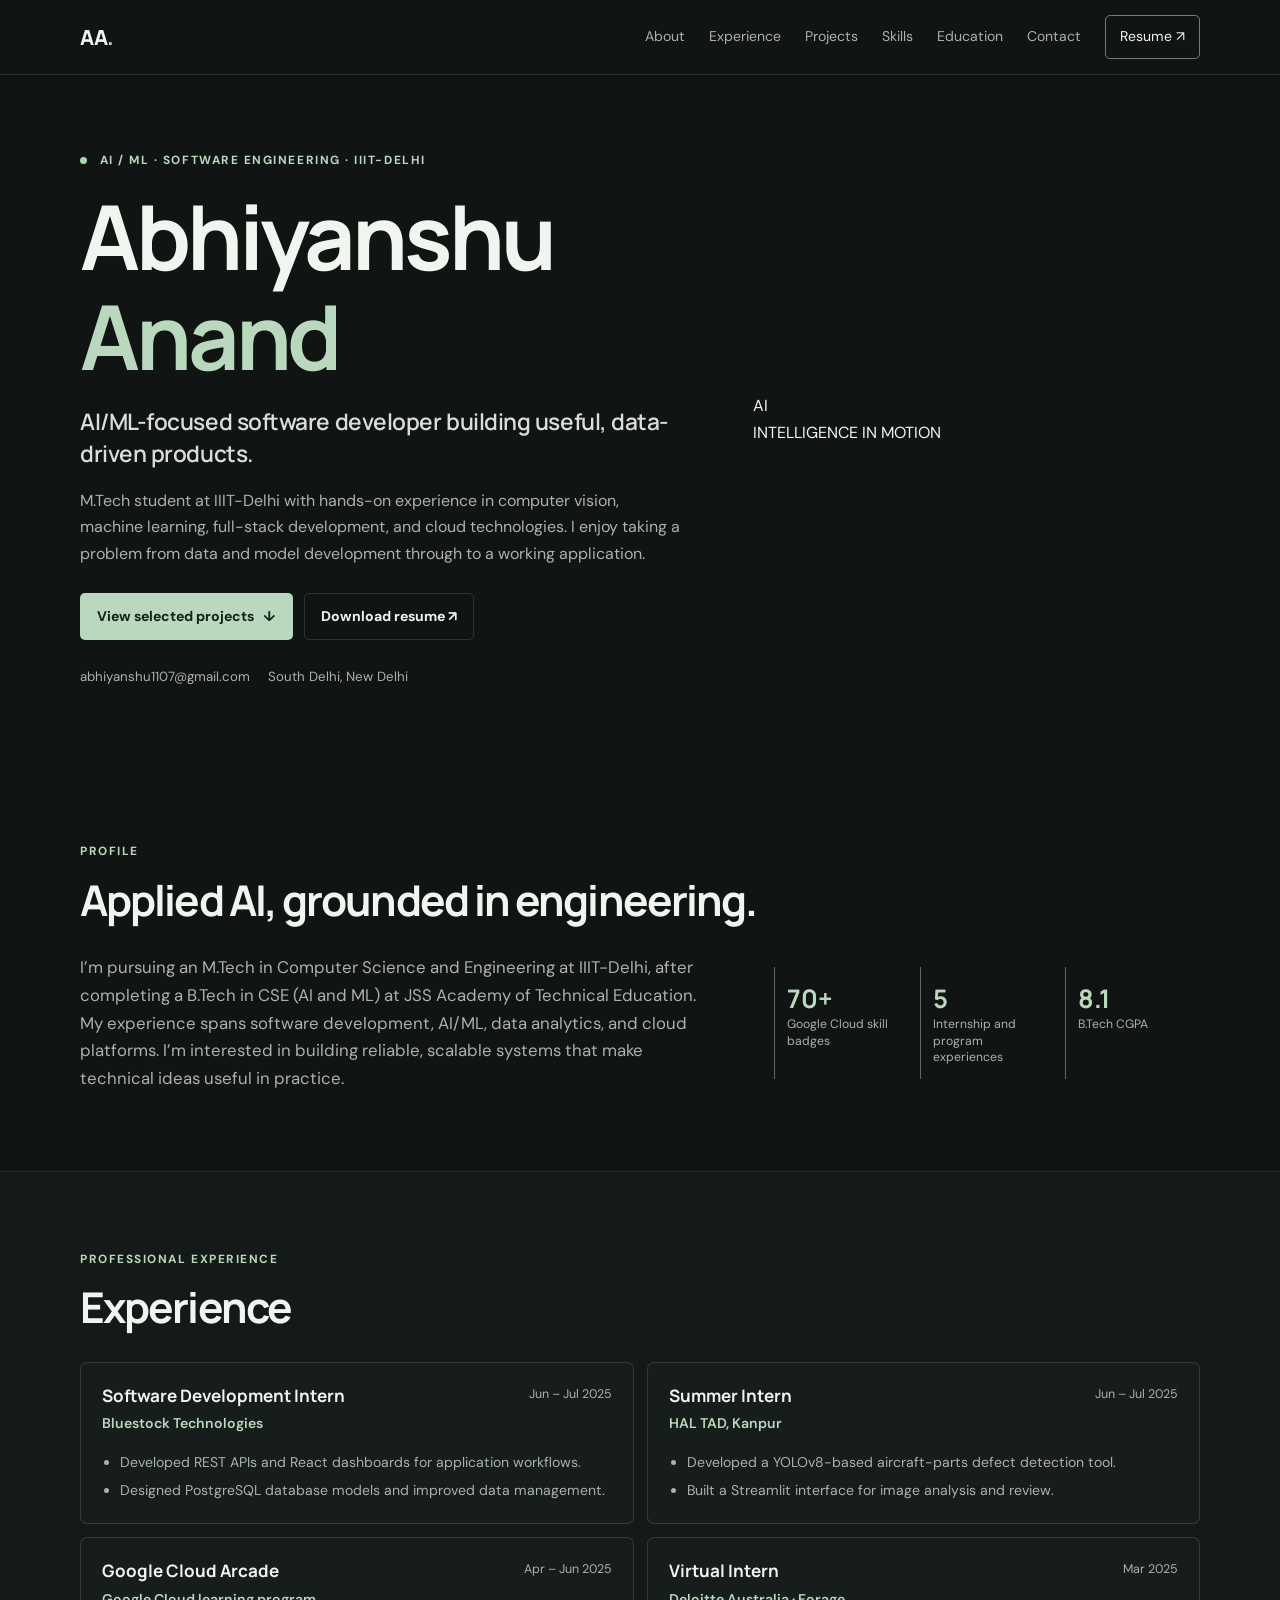
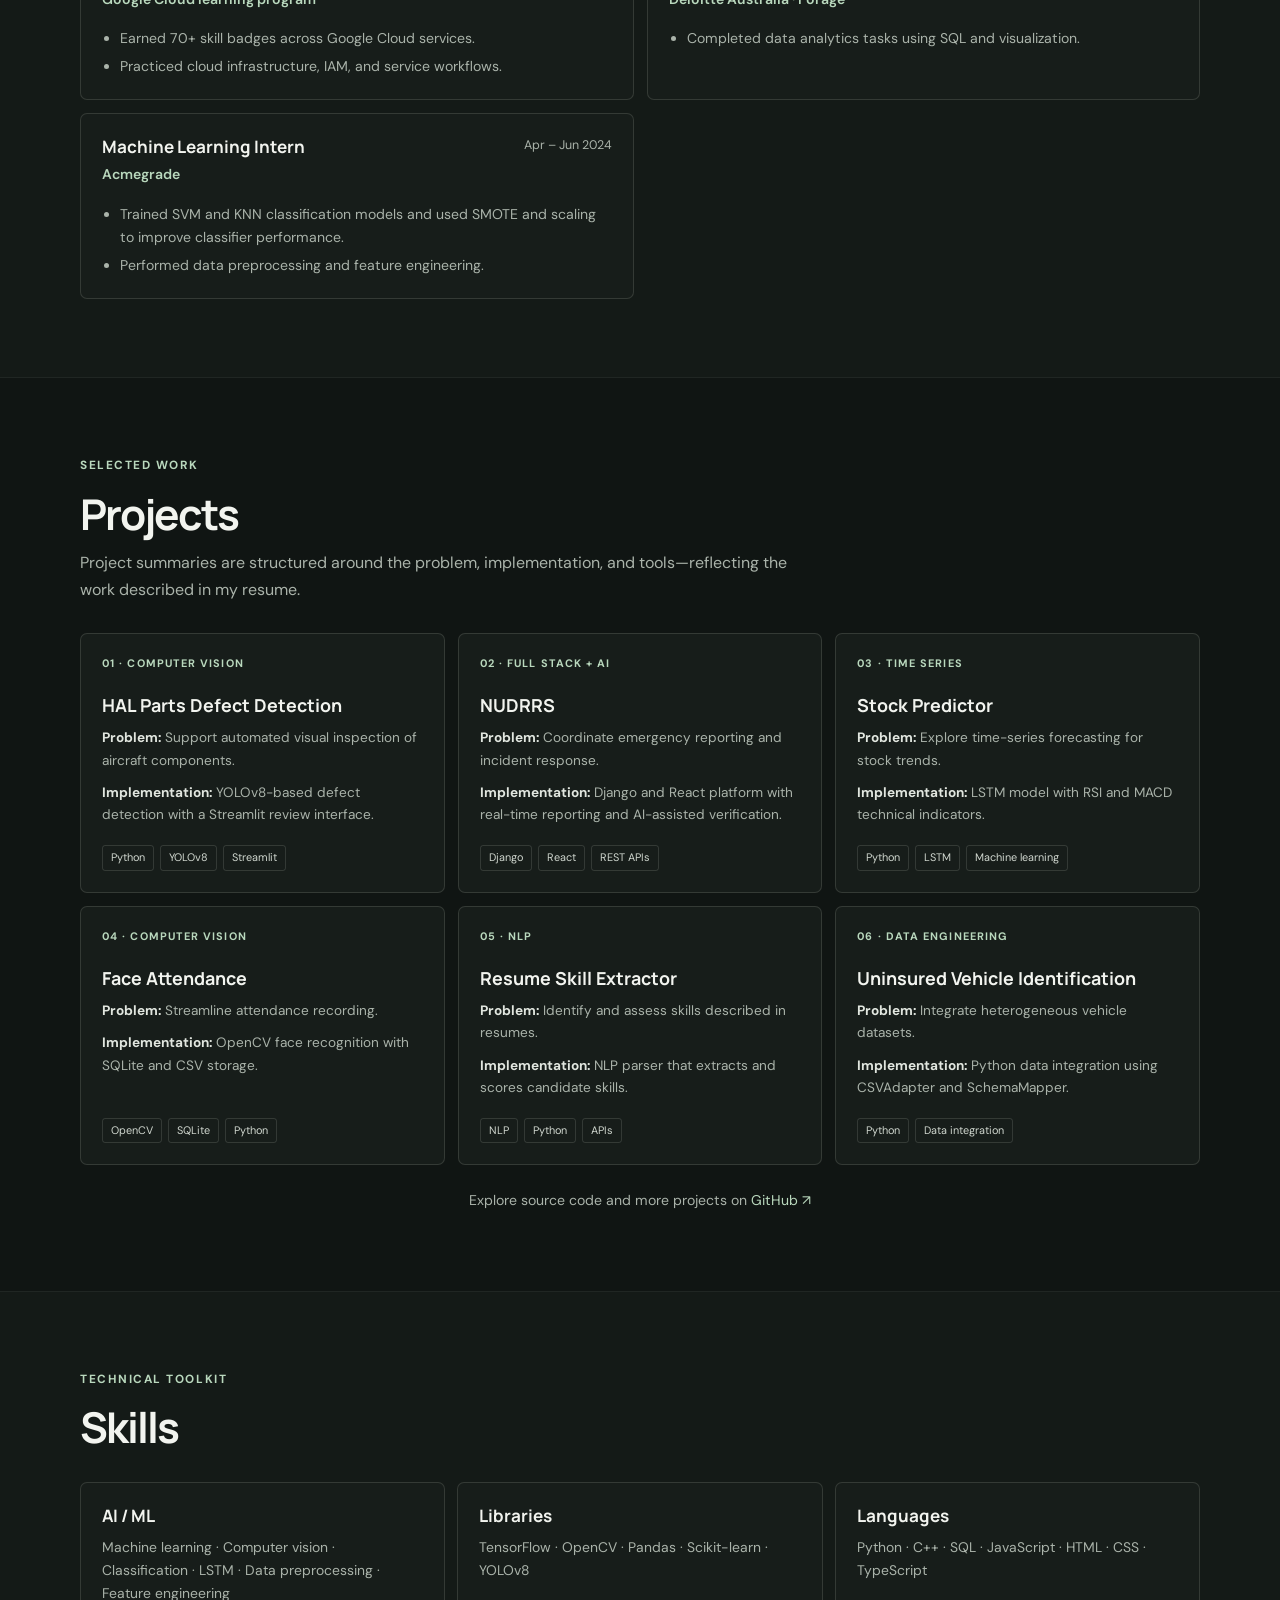
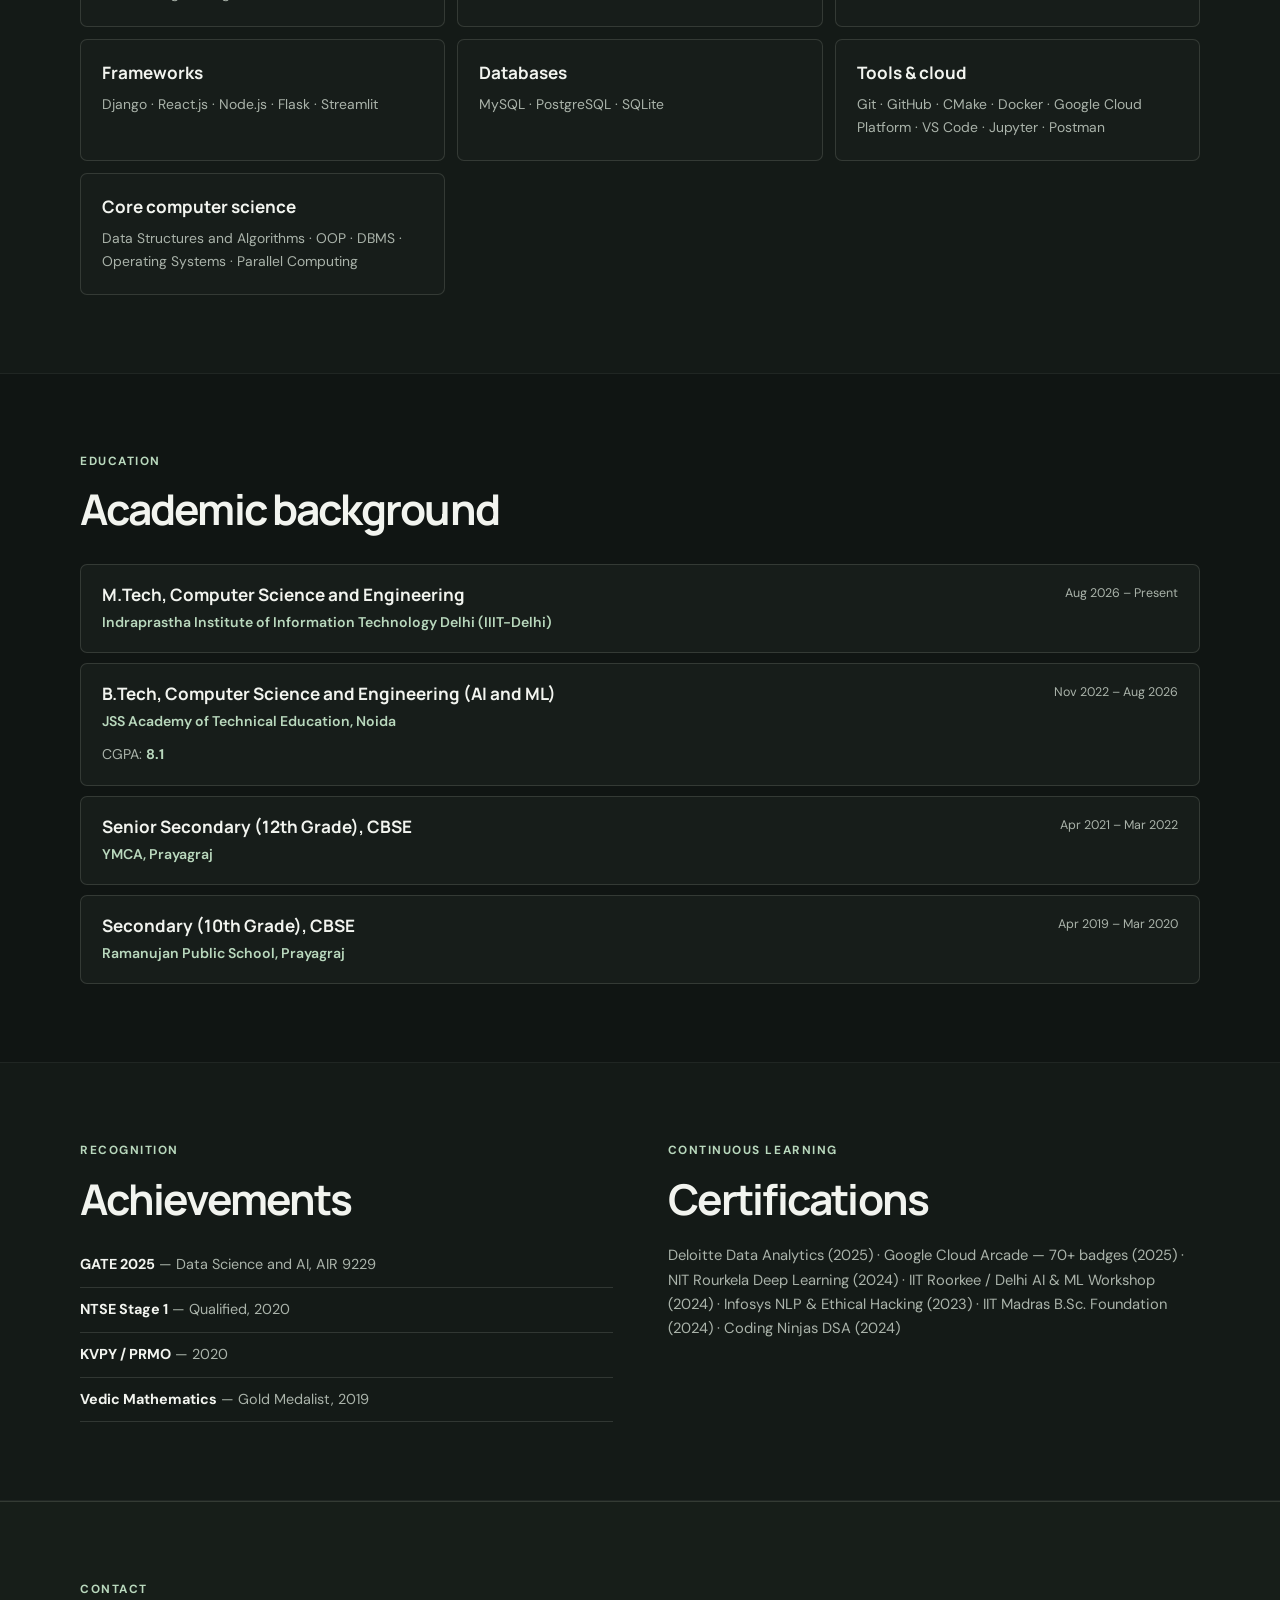
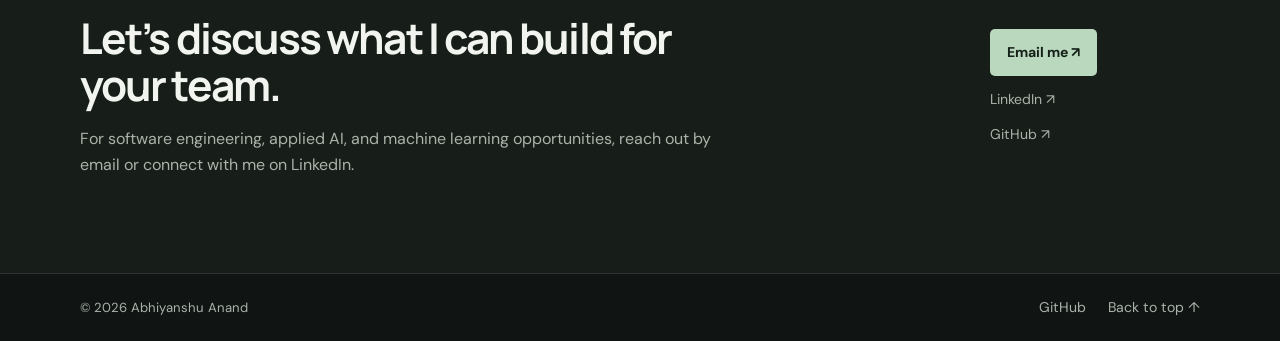
==== commit a591ef73: "Replace profile photo with animated 3D AI symbol" ====
--- a/index.html
+++ b/index.html
@@ -5,7 +5,7 @@
   <meta name="viewport" content="width=device-width, initial-scale=1">
   <meta name="description" content="Abhiyanshu Anand — AI/ML and software developer with experience in computer vision, full-stack engineering, machine learning, and data analytics. M.Tech student at IIIT-Delhi.">
   <meta name="theme-color" content="#101513">
-  <title>Abhiyanshu Anand | AI/ML & Software Developer</title>
+  <title>Abhiyanshu Anand | AI/ML &amp; Software Developer</title>
   <link rel="preconnect" href="https://fonts.googleapis.com">
   <link rel="preconnect" href="https://fonts.gstatic.com" crossorigin>
   <link href="https://fonts.googleapis.com/css2?family=DM+Sans:wght@400;500;600;700&family=Manrope:wght@500;600;700;800&display=swap" rel="stylesheet">
@@ -33,15 +33,13 @@
         <div class="hero-actions"><a class="button primary" href="#projects">View selected projects <span aria-hidden="true">↓</span></a><a class="button secondary" href="https://drive.google.com/file/d/1zdZJ2i1YPnTq23io3l0Um3FqPWVDU_5a/view?usp=sharing" target="_blank" rel="noopener noreferrer">Download resume ↗</a></div>
         <div class="quick-links"><a href="mailto:abhiyanshu1107@gmail.com">abhiyanshu1107@gmail.com</a><span>South Delhi, New Delhi</span></div>
       </div>
-      <figure class="hero-photo" data-tilt>
-        <div class="photo-frame">
-          <img src="assets/images/Pic.jpg" alt="Portrait of Abhiyanshu Anand" width="2048" height="2732" fetchpriority="high">
-          <span class="photo-glint" aria-hidden="true"></span>
-        </div>
-        <figcaption><span class="photo-status"></span> Open to conversations about software & applied AI</figcaption>
-        <span class="photo-orbit orbit-a" aria-hidden="true"></span><span class="photo-orbit orbit-b" aria-hidden="true"></span>
-        <span class="float-chip chip-ml" aria-hidden="true">Applied ML</span><span class="float-chip chip-vision" aria-hidden="true">Computer vision</span>
-      </figure>
+      <div class="hero-symbol" role="img" aria-label="Rotating three-dimensional AI symbol">
+        <span class="symbol-orbit orbit-one" aria-hidden="true"></span>
+        <span class="symbol-orbit orbit-two" aria-hidden="true"></span>
+        <span class="symbol-orbit orbit-three" aria-hidden="true"></span>
+        <div class="symbol-core" aria-hidden="true"><span>AI</span><i></i><b></b></div>
+        <span class="symbol-caption" aria-hidden="true">INTELLIGENCE IN MOTION</span>
+      </div>
     </section>
 
     <section class="section wrap" id="about">
@@ -53,22 +51,22 @@
       <div class="section-heading"><p class="eyebrow">Professional experience</p><h2>Experience</h2></div>
       <div class="timeline">
         <article class="timeline-card"><div class="item-top"><div><h3>Software Development Intern</h3><p class="company">Bluestock Technologies</p></div><span class="date">Jun – Jul 2025</span></div><ul><li>Developed REST APIs and React dashboards for application workflows.</li><li>Designed PostgreSQL database models and improved data management.</li></ul></article>
-        <article class="timeline-card"><div class="item-top"><div><h3>Summer Intern</h3><p class="company">HAL TAD, Kanpur</p></div><span class="date">Jun – Jul 2025</span></div><ul><li>Developed a YOLOv8-based tool for automated defect detection.</li><li>Built a Streamlit interface for image analysis and visualisation.</li></ul></article>
-        <article class="timeline-card"><div class="item-top"><div><h3>Google Cloud Arcade</h3><p class="company">Google Cloud learning program</p></div><span class="date">Apr – Jun 2025</span></div><ul><li>Earned 70+ skill badges across Google Cloud services and infrastructure.</li><li>Worked with Compute Engine, BigQuery, Cloud Run, and IAM.</li></ul></article>
-        <article class="timeline-card"><div class="item-top"><div><h3>Virtual Intern</h3><p class="company">Deloitte Australia · Forage</p></div><span class="date">Mar 2025</span></div><ul><li>Completed data analytics tasks using SQL and Python.</li></ul></article>
-        <article class="timeline-card"><div class="item-top"><div><h3>Machine Learning Intern</h3><p class="company">Acmegrade</p></div><span class="date">Apr – Jun 2024</span></div><ul><li>Trained SVM and KNN classification models using SMOTE and feature scaling.</li></ul></article>
+        <article class="timeline-card"><div class="item-top"><div><h3>Summer Intern</h3><p class="company">HAL TAD, Kanpur</p></div><span class="date">Jun – Jul 2025</span></div><ul><li>Developed a YOLOv8-based aircraft-parts defect detection tool.</li><li>Built a Streamlit interface for image analysis and review.</li></ul></article>
+        <article class="timeline-card"><div class="item-top"><div><h3>Google Cloud Arcade</h3><p class="company">Google Cloud learning program</p></div><span class="date">Apr – Jun 2025</span></div><ul><li>Earned 70+ skill badges across Google Cloud services.</li><li>Practiced cloud infrastructure, IAM, and service workflows.</li></ul></article>
+        <article class="timeline-card"><div class="item-top"><div><h3>Virtual Intern</h3><p class="company">Deloitte Australia · Forage</p></div><span class="date">Mar 2025</span></div><ul><li>Completed data analytics tasks using SQL and visualization.</li></ul></article>
+        <article class="timeline-card"><div class="item-top"><div><h3>Machine Learning Intern</h3><p class="company">Acmegrade</p></div><span class="date">Apr – Jun 2024</span></div><ul><li>Trained SVM and KNN classification models and used SMOTE and scaling to improve classifier performance.</li><li>Performed data preprocessing and feature engineering.</li></ul></article>
       </div>
     </div></section>
 
     <section class="section wrap" id="projects">
-      <div class="section-heading"><p class="eyebrow">Selected work</p><h2>Projects</h2><p class="section-intro">Project summaries are structured around the problem, implementation, and tools—ready to discuss in an interview.</p></div>
+      <div class="section-heading"><p class="eyebrow">Selected work</p><h2>Projects</h2><p class="section-intro">Project summaries are structured around the problem, implementation, and tools—reflecting the work described in my resume.</p></div>
       <div class="project-grid">
-        <article class="project-card"><span class="project-number">01 · COMPUTER VISION</span><h3>HAL Parts Defect Detection</h3><p><strong>Problem:</strong> Support automated visual inspection of parts.</p><p><strong>Implementation:</strong> Developed a YOLOv8 defect-detection tool and a Streamlit interface for image analysis and visualisation.</p><div class="tags"><span>YOLOv8</span><span>Computer vision</span><span>Streamlit</span></div></article>
-        <article class="project-card"><span class="project-number">02 · FULL STACK + AI</span><h3>NUDRRS</h3><p><strong>Problem:</strong> Coordinate emergency reporting and incident response.</p><p><strong>Implementation:</strong> Built a Django and React platform with real-time reporting and AI-assisted incident verification.</p><div class="tags"><span>Django</span><span>React</span><span>AI</span></div></article>
-        <article class="project-card"><span class="project-number">03 · TIME SERIES</span><h3>Stock Predictor</h3><p><strong>Problem:</strong> Explore time-series forecasting for stock trends.</p><p><strong>Implementation:</strong> Developed an LSTM-based stock prediction model using RSI and MACD technical indicators.</p><div class="tags"><span>LSTM</span><span>RSI</span><span>MACD</span></div></article>
-        <article class="project-card"><span class="project-number">04 · COMPUTER VISION</span><h3>Face Attendance</h3><p><strong>Problem:</strong> Streamline attendance recording.</p><p><strong>Implementation:</strong> Created a face-recognition attendance system using OpenCV with SQLite and CSV attendance management.</p><div class="tags"><span>OpenCV</span><span>SQLite</span></div></article>
-        <article class="project-card"><span class="project-number">05 · NLP</span><h3>Resume Skill Extractor</h3><p><strong>Problem:</strong> Identify and assess skills described in resumes.</p><p><strong>Implementation:</strong> Built an NLP-based resume parser for skill extraction and automated skill scoring.</p><div class="tags"><span>NLP</span><span>Python</span></div></article>
-        <article class="project-card"><span class="project-number">06 · DATA ENGINEERING</span><h3>Uninsured Vehicle Identification</h3><p><strong>Problem:</strong> Integrate heterogeneous vehicle datasets.</p><p><strong>Implementation:</strong> Used Python CSVAdapter and SchemaMapper components for data integration.</p><div class="tags"><span>Python</span><span>Data integration</span></div></article>
+        <article class="project-card"><span class="project-number">01 · COMPUTER VISION</span><h3>HAL Parts Defect Detection</h3><p><strong>Problem:</strong> Support automated visual inspection of aircraft components.</p><p><strong>Implementation:</strong> YOLOv8-based defect detection with a Streamlit review interface.</p><div class="tags"><span>Python</span><span>YOLOv8</span><span>Streamlit</span></div></article>
+        <article class="project-card"><span class="project-number">02 · FULL STACK + AI</span><h3>NUDRRS</h3><p><strong>Problem:</strong> Coordinate emergency reporting and incident response.</p><p><strong>Implementation:</strong> Django and React platform with real-time reporting and AI-assisted verification.</p><div class="tags"><span>Django</span><span>React</span><span>REST APIs</span></div></article>
+        <article class="project-card"><span class="project-number">03 · TIME SERIES</span><h3>Stock Predictor</h3><p><strong>Problem:</strong> Explore time-series forecasting for stock trends.</p><p><strong>Implementation:</strong> LSTM model with RSI and MACD technical indicators.</p><div class="tags"><span>Python</span><span>LSTM</span><span>Machine learning</span></div></article>
+        <article class="project-card"><span class="project-number">04 · COMPUTER VISION</span><h3>Face Attendance</h3><p><strong>Problem:</strong> Streamline attendance recording.</p><p><strong>Implementation:</strong> OpenCV face recognition with SQLite and CSV storage.</p><div class="tags"><span>OpenCV</span><span>SQLite</span><span>Python</span></div></article>
+        <article class="project-card"><span class="project-number">05 · NLP</span><h3>Resume Skill Extractor</h3><p><strong>Problem:</strong> Identify and assess skills described in resumes.</p><p><strong>Implementation:</strong> NLP parser that extracts and scores candidate skills.</p><div class="tags"><span>NLP</span><span>Python</span><span>APIs</span></div></article>
+        <article class="project-card"><span class="project-number">06 · DATA ENGINEERING</span><h3>Uninsured Vehicle Identification</h3><p><strong>Problem:</strong> Integrate heterogeneous vehicle datasets.</p><p><strong>Implementation:</strong> Python data integration using CSVAdapter and SchemaMapper.</p><div class="tags"><span>Python</span><span>Data integration</span></div></article>
       </div>
       <p class="github-note">Explore source code and more projects on <a href="https://github.com/Abhi110704" target="_blank" rel="noopener noreferrer">GitHub ↗</a></p>
     </section>
@@ -81,7 +79,7 @@
         <article class="skill-card"><h3>Languages</h3><p>Python · C++ · SQL · JavaScript · HTML · CSS · TypeScript</p></article>
         <article class="skill-card"><h3>Frameworks</h3><p>Django · React.js · Node.js · Flask · Streamlit</p></article>
         <article class="skill-card"><h3>Databases</h3><p>MySQL · PostgreSQL · SQLite</p></article>
-        <article class="skill-card"><h3>Tools & cloud</h3><p>Git · GitHub · CMake · Docker · Google Cloud Platform · VS Code · Jupyter · Postman</p></article>
+        <article class="skill-card"><h3>Tools &amp; cloud</h3><p>Git · GitHub · CMake · Docker · Google Cloud Platform · VS Code · Jupyter · Postman</p></article>
         <article class="skill-card"><h3>Core computer science</h3><p>Data Structures and Algorithms · OOP · DBMS · Operating Systems · Parallel Computing</p></article>
       </div>
     </div></section>
@@ -97,13 +95,13 @@
     </section>
 
     <section class="section section-muted" id="highlights"><div class="wrap two-column">
-      <div><div class="section-heading"><p class="eyebrow">Recognition</p><h2>Achievements</h2></div><ul class="highlight-list"><li><strong>GATE 2025</strong> — Data Science and AI, AIR 9229</li><li>NTSE Stage 1 (2020)</li><li>KVPY / PRMO (2020)</li><li>Vedic Mathematics Gold Medalist (2019)</li></ul></div>
-      <div><div class="section-heading"><p class="eyebrow">Continuous learning</p><h2>Certifications</h2></div><p class="cert-list">Deloitte Data Analytics (2025) · Google Cloud Arcade — 70+ badges (2025) · NIT Rourkela Deep Learning (2024) · IIT Roorkee/Delhi AI & ML Workshop (2024) · Infosys Springboard NLP & Ethical Hacking (2023) · B.Sc Foundation, IIT Madras (2024) · LeetCode 50-Day Challenge (2024) · AI in Stock Market internship (2024)</p></div>
+      <div><div class="section-heading"><p class="eyebrow">Recognition</p><h2>Achievements</h2></div><ul class="highlight-list"><li><strong>GATE 2025</strong> — Data Science and AI, AIR 9229</li><li><strong>NTSE Stage 1</strong> — Qualified, 2020</li><li><strong>KVPY / PRMO</strong> — 2020</li><li><strong>Vedic Mathematics</strong> — Gold Medalist, 2019</li></ul></div>
+      <div><div class="section-heading"><p class="eyebrow">Continuous learning</p><h2>Certifications</h2></div><p class="cert-list">Deloitte Data Analytics (2025) · Google Cloud Arcade — 70+ badges (2025) · NIT Rourkela Deep Learning (2024) · IIT Roorkee / Delhi AI &amp; ML Workshop (2024) · Infosys NLP &amp; Ethical Hacking (2023) · IIT Madras B.Sc. Foundation (2024) · Coding Ninjas DSA (2024)</p></div>
     </div></section>
 
-    <section class="section contact-section" id="contact"><div class="wrap contact-wrap"><div><p class="eyebrow">Contact</p><h2>Let’s discuss what I can build for your team.</h2><p>For software engineering, applied AI/ML, or internship opportunities, feel free to reach out.</p></div><div class="contact-actions"><a class="button primary" href="mailto:abhiyanshu1107@gmail.com">Email me ↗</a><a href="tel:+918318518911">+91 8318518911</a><a href="https://www.linkedin.com/in/abhiyanshu-anand-617963281" target="_blank" rel="noopener noreferrer">LinkedIn ↗</a></div></div></section>
+    <section class="section contact-section" id="contact"><div class="wrap contact-wrap"><div><p class="eyebrow">Contact</p><h2>Let’s discuss what I can build for your team.</h2><p>For software engineering, applied AI, and machine learning opportunities, reach out by email or connect with me on LinkedIn.</p></div><div class="contact-actions"><a class="button primary" href="mailto:abhiyanshu1107@gmail.com">Email me ↗</a><a href="https://www.linkedin.com/in/abhiyanshu-anand-617963281" target="_blank" rel="noopener noreferrer">LinkedIn ↗</a><a href="https://github.com/Abhi110704" target="_blank" rel="noopener noreferrer">GitHub ↗</a></div></div></section>
   </main>
-  <footer class="footer"><div class="wrap footer-inner"><span>© <span id="year">2026</span> Abhiyanshu Anand</span><a href="https://github.com/Abhi110704" target="_blank" rel="noopener noreferrer">GitHub ↗</a><a href="https://drive.google.com/file/d/1zdZJ2i1YPnTq23io3l0Um3FqPWVDU_5a/view?usp=sharing" target="_blank" rel="noopener noreferrer">Resume ↗</a></div></footer>
+  <footer class="footer"><div class="wrap footer-inner"><span>© <span id="year">2026</span> Abhiyanshu Anand</span><a href="https://github.com/Abhi110704" target="_blank" rel="noopener noreferrer">GitHub</a><a href="#home">Back to top ↑</a></div></footer>
   <script>
     const toggle = document.querySelector('.menu-toggle');
     const links = document.querySelector('.nav-links');
@@ -117,21 +115,6 @@
       toggle.setAttribute('aria-expanded', 'false');
     }));
     document.querySelector('#year').textContent = new Date().getFullYear();
-    const tiltCard = document.querySelector('[data-tilt]');
-    const reducedMotion = window.matchMedia('(prefers-reduced-motion: reduce)').matches;
-    if (tiltCard && !reducedMotion && window.matchMedia('(pointer: fine)').matches) {
-      tiltCard.addEventListener('pointermove', event => {
-        const box = tiltCard.getBoundingClientRect();
-        const x = (event.clientX - box.left) / box.width - 0.5;
-        const y = (event.clientY - box.top) / box.height - 0.5;
-        tiltCard.style.setProperty('--tilt-x', `${-y * 5}deg`);
-        tiltCard.style.setProperty('--tilt-y', `${x * 7}deg`);
-      });
-      tiltCard.addEventListener('pointerleave', () => {
-        tiltCard.style.setProperty('--tilt-x', '0deg');
-        tiltCard.style.setProperty('--tilt-y', '0deg');
-      });
-    }
   </script>
 </body>
 </html>
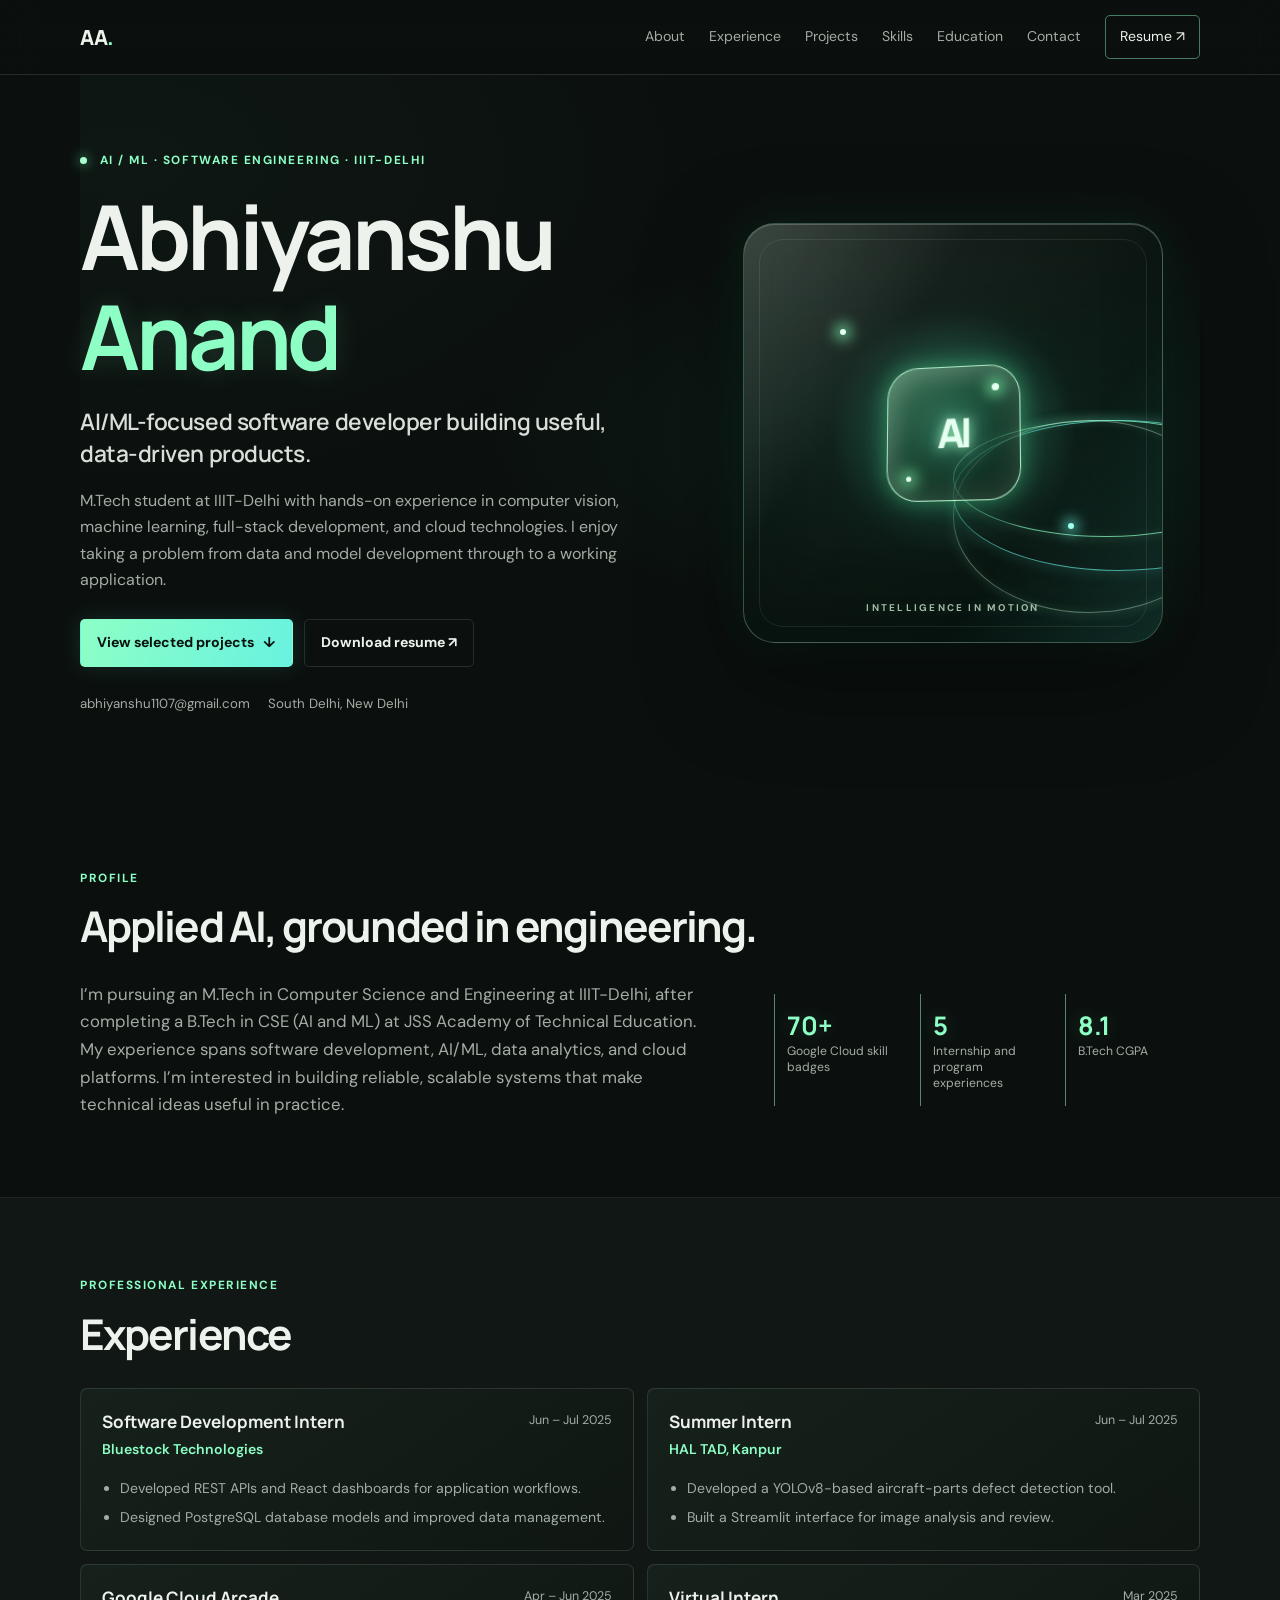
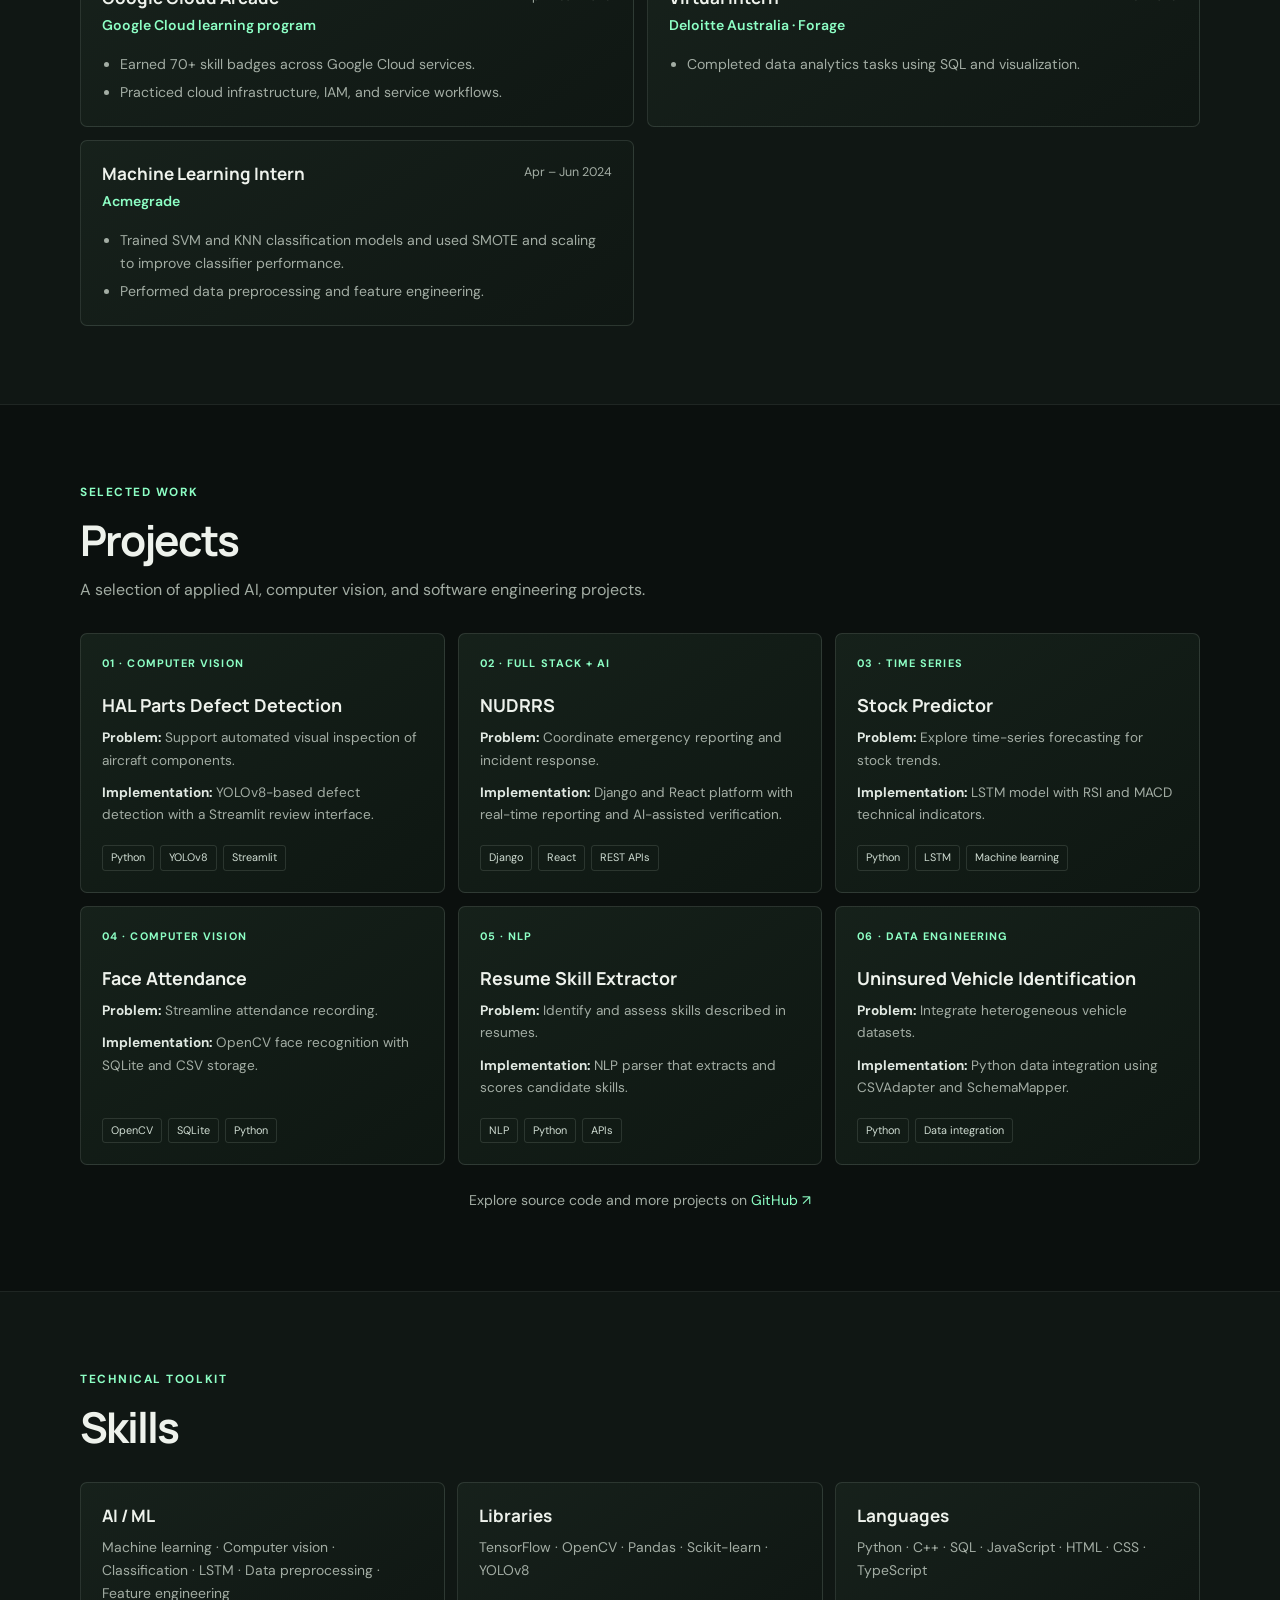
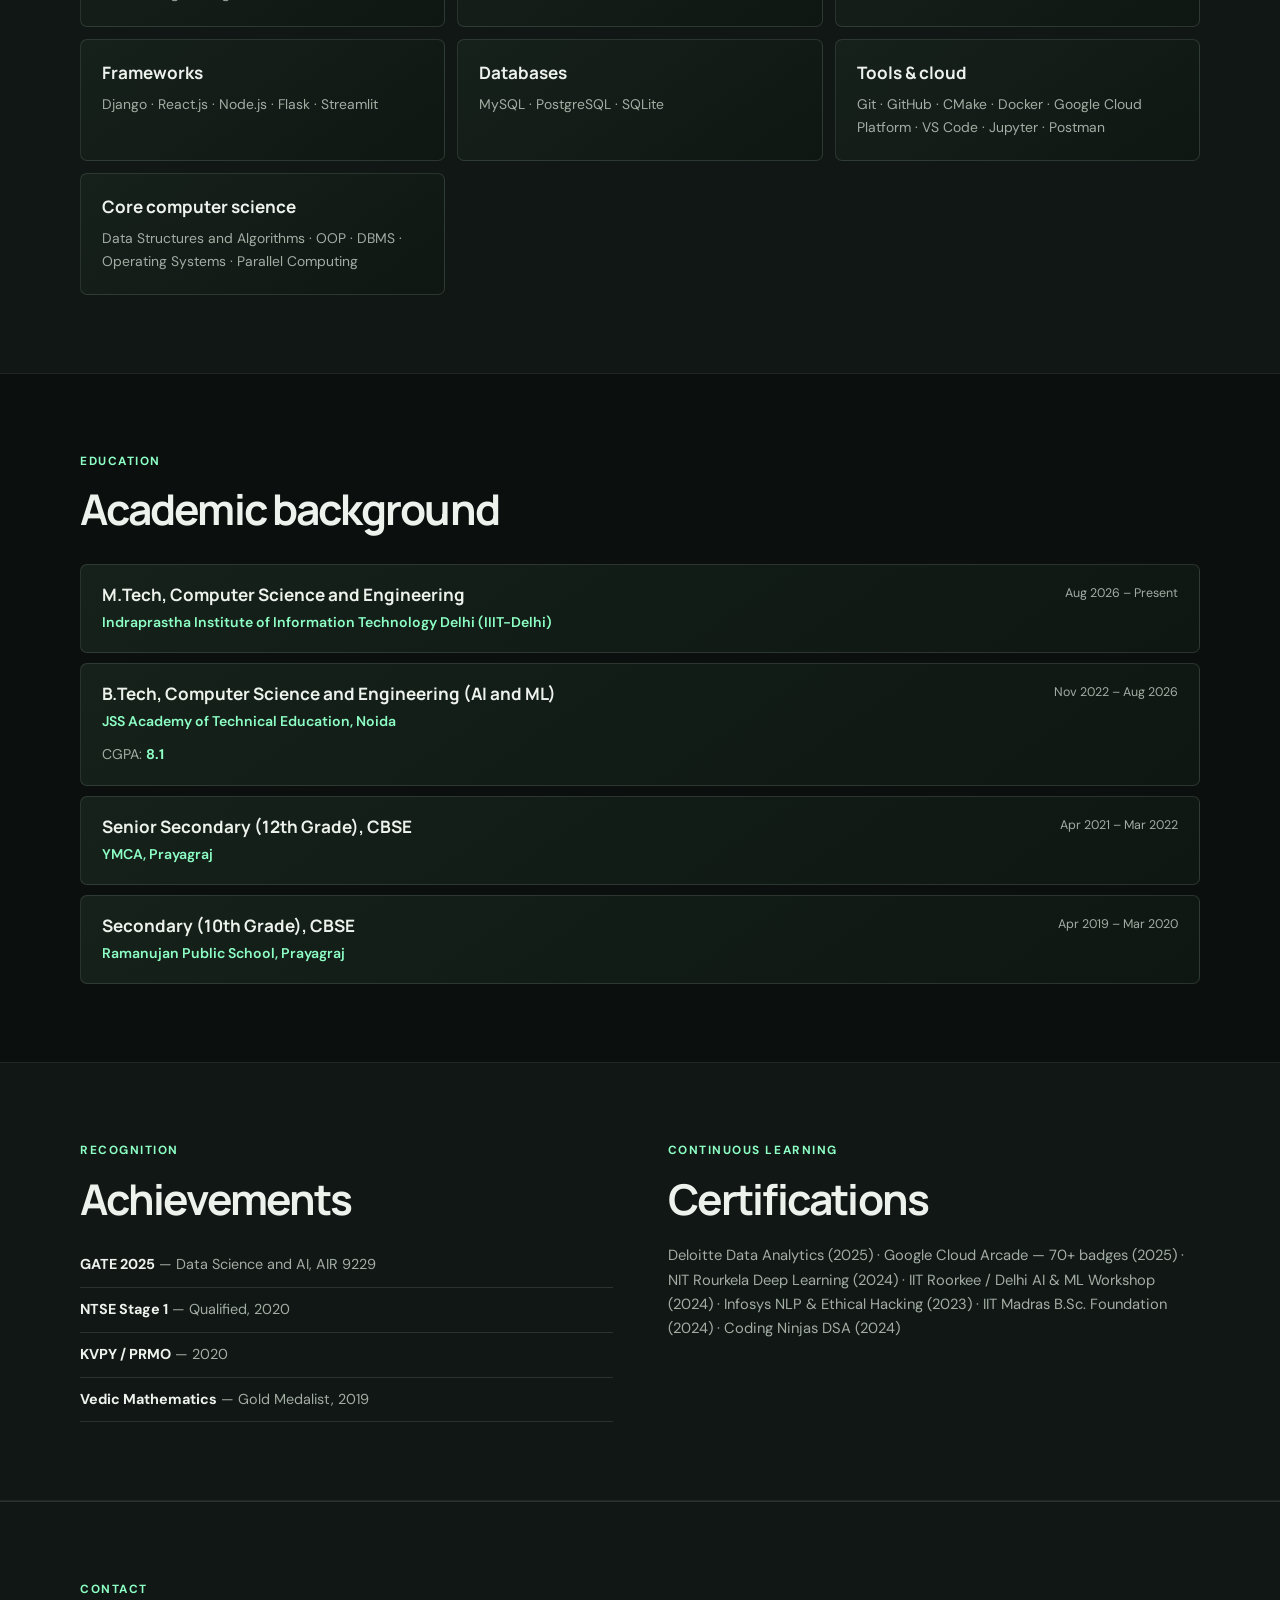
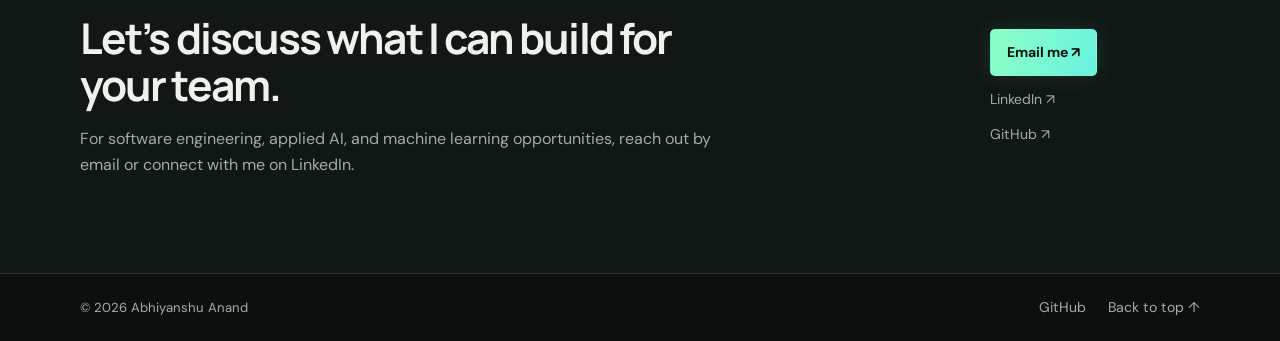
==== commit 7faede13: "Polish cyberpunk hero and add interactive emblem parallax" ====
--- a/index.html
+++ b/index.html
@@ -4,7 +4,7 @@
   <meta charset="utf-8">
   <meta name="viewport" content="width=device-width, initial-scale=1">
   <meta name="description" content="Abhiyanshu Anand — AI/ML and software developer with experience in computer vision, full-stack engineering, machine learning, and data analytics. M.Tech student at IIIT-Delhi.">
-  <meta name="theme-color" content="#101513">
+  <meta name="theme-color" content="#0b100e">
   <title>Abhiyanshu Anand | AI/ML &amp; Software Developer</title>
   <link rel="preconnect" href="https://fonts.googleapis.com">
   <link rel="preconnect" href="https://fonts.gstatic.com" crossorigin>
@@ -12,17 +12,11 @@
   <link rel="stylesheet" href="assets/css/portfolio.css">
 </head>
 <body>
-  <header class="site-header">
-    <nav class="nav wrap" aria-label="Main navigation">
-      <a class="brand" href="#home" aria-label="Abhiyanshu Anand home">AA<span>.</span></a>
-      <button class="menu-toggle" aria-label="Toggle navigation" aria-expanded="false">☰</button>
-      <div class="nav-links">
-        <a href="#about">About</a><a href="#experience">Experience</a><a href="#projects">Projects</a><a href="#skills">Skills</a><a href="#education">Education</a><a href="#contact">Contact</a>
-        <a class="nav-resume" href="https://drive.google.com/file/d/1zdZJ2i1YPnTq23io3l0Um3FqPWVDU_5a/view?usp=sharing" target="_blank" rel="noopener noreferrer">Resume <span aria-hidden="true">↗</span></a>
-      </div>
-    </nav>
-  </header>
-
+  <header class="site-header"><nav class="nav wrap" aria-label="Main navigation">
+    <a class="brand" href="#home" aria-label="Abhiyanshu Anand home">AA<span>.</span></a>
+    <button class="menu-toggle" aria-label="Toggle navigation" aria-expanded="false">☰</button>
+    <div class="nav-links"><a href="#about">About</a><a href="#experience">Experience</a><a href="#projects">Projects</a><a href="#skills">Skills</a><a href="#education">Education</a><a href="#contact">Contact</a><a class="nav-resume" href="https://drive.google.com/file/d/1zdZJ2i1YPnTq23io3l0Um3FqPWVDU_5a/view?usp=sharing" target="_blank" rel="noopener noreferrer">Resume ↗</a></div>
+  </nav></header>
   <main>
     <section class="hero wrap" id="home">
       <div class="hero-copy">
@@ -33,88 +27,57 @@
         <div class="hero-actions"><a class="button primary" href="#projects">View selected projects <span aria-hidden="true">↓</span></a><a class="button secondary" href="https://drive.google.com/file/d/1zdZJ2i1YPnTq23io3l0Um3FqPWVDU_5a/view?usp=sharing" target="_blank" rel="noopener noreferrer">Download resume ↗</a></div>
         <div class="quick-links"><a href="mailto:abhiyanshu1107@gmail.com">abhiyanshu1107@gmail.com</a><span>South Delhi, New Delhi</span></div>
       </div>
-      <div class="hero-symbol" role="img" aria-label="Rotating three-dimensional AI symbol">
-        <span class="symbol-orbit orbit-one" aria-hidden="true"></span>
-        <span class="symbol-orbit orbit-two" aria-hidden="true"></span>
-        <span class="symbol-orbit orbit-three" aria-hidden="true"></span>
+      <div class="hero-symbol" aria-label="Animated 3D AI emblem" role="img">
+        <span class="symbol-orbit orbit-one" aria-hidden="true"></span><span class="symbol-orbit orbit-two" aria-hidden="true"></span><span class="symbol-orbit orbit-three" aria-hidden="true"></span>
+        <span class="symbol-node node-one" aria-hidden="true"></span><span class="symbol-node node-two" aria-hidden="true"></span>
         <div class="symbol-core" aria-hidden="true"><span>AI</span><i></i><b></b></div>
         <span class="symbol-caption" aria-hidden="true">INTELLIGENCE IN MOTION</span>
       </div>
     </section>
-
     <section class="section wrap" id="about">
       <div class="section-heading"><p class="eyebrow">Profile</p><h2>Applied AI, grounded in engineering.</h2></div>
       <div class="about-grid"><p class="section-intro">I’m pursuing an M.Tech in Computer Science and Engineering at IIIT-Delhi, after completing a B.Tech in CSE (AI and ML) at JSS Academy of Technical Education. My experience spans software development, AI/ML, data analytics, and cloud platforms. I’m interested in building reliable, scalable systems that make technical ideas useful in practice.</p><div class="proof-points"><div><strong>70+</strong><span>Google Cloud skill badges</span></div><div><strong>5</strong><span>Internship and program experiences</span></div><div><strong>8.1</strong><span>B.Tech CGPA</span></div></div></div>
     </section>
-
-    <section class="section section-muted" id="experience"><div class="wrap">
-      <div class="section-heading"><p class="eyebrow">Professional experience</p><h2>Experience</h2></div>
-      <div class="timeline">
-        <article class="timeline-card"><div class="item-top"><div><h3>Software Development Intern</h3><p class="company">Bluestock Technologies</p></div><span class="date">Jun – Jul 2025</span></div><ul><li>Developed REST APIs and React dashboards for application workflows.</li><li>Designed PostgreSQL database models and improved data management.</li></ul></article>
-        <article class="timeline-card"><div class="item-top"><div><h3>Summer Intern</h3><p class="company">HAL TAD, Kanpur</p></div><span class="date">Jun – Jul 2025</span></div><ul><li>Developed a YOLOv8-based aircraft-parts defect detection tool.</li><li>Built a Streamlit interface for image analysis and review.</li></ul></article>
-        <article class="timeline-card"><div class="item-top"><div><h3>Google Cloud Arcade</h3><p class="company">Google Cloud learning program</p></div><span class="date">Apr – Jun 2025</span></div><ul><li>Earned 70+ skill badges across Google Cloud services.</li><li>Practiced cloud infrastructure, IAM, and service workflows.</li></ul></article>
-        <article class="timeline-card"><div class="item-top"><div><h3>Virtual Intern</h3><p class="company">Deloitte Australia · Forage</p></div><span class="date">Mar 2025</span></div><ul><li>Completed data analytics tasks using SQL and visualization.</li></ul></article>
-        <article class="timeline-card"><div class="item-top"><div><h3>Machine Learning Intern</h3><p class="company">Acmegrade</p></div><span class="date">Apr – Jun 2024</span></div><ul><li>Trained SVM and KNN classification models and used SMOTE and scaling to improve classifier performance.</li><li>Performed data preprocessing and feature engineering.</li></ul></article>
-      </div>
+    <section class="section section-muted" id="experience"><div class="wrap"><div class="section-heading"><p class="eyebrow">Professional experience</p><h2>Experience</h2></div><div class="timeline">
+      <article class="timeline-card"><div class="item-top"><div><h3>Software Development Intern</h3><p class="company">Bluestock Technologies</p></div><span class="date">Jun – Jul 2025</span></div><ul><li>Developed REST APIs and React dashboards for application workflows.</li><li>Designed PostgreSQL database models and improved data management.</li></ul></article>
+      <article class="timeline-card"><div class="item-top"><div><h3>Summer Intern</h3><p class="company">HAL TAD, Kanpur</p></div><span class="date">Jun – Jul 2025</span></div><ul><li>Developed a YOLOv8-based aircraft-parts defect detection tool.</li><li>Built a Streamlit interface for image analysis and review.</li></ul></article>
+      <article class="timeline-card"><div class="item-top"><div><h3>Google Cloud Arcade</h3><p class="company">Google Cloud learning program</p></div><span class="date">Apr – Jun 2025</span></div><ul><li>Earned 70+ skill badges across Google Cloud services.</li><li>Practiced cloud infrastructure, IAM, and service workflows.</li></ul></article>
+      <article class="timeline-card"><div class="item-top"><div><h3>Virtual Intern</h3><p class="company">Deloitte Australia · Forage</p></div><span class="date">Mar 2025</span></div><ul><li>Completed data analytics tasks using SQL and visualization.</li></ul></article>
+      <article class="timeline-card"><div class="item-top"><div><h3>Machine Learning Intern</h3><p class="company">Acmegrade</p></div><span class="date">Apr – Jun 2024</span></div><ul><li>Trained SVM and KNN classification models and used SMOTE and scaling to improve classifier performance.</li><li>Performed data preprocessing and feature engineering.</li></ul></article>
+    </div></div></section>
+    <section class="section wrap" id="projects"><div class="section-heading"><p class="eyebrow">Selected work</p><h2>Projects</h2><p class="section-intro">A selection of applied AI, computer vision, and software engineering projects.</p></div><div class="project-grid">
+      <article class="project-card"><span class="project-number">01 · COMPUTER VISION</span><h3>HAL Parts Defect Detection</h3><p><strong>Problem:</strong> Support automated visual inspection of aircraft components.</p><p><strong>Implementation:</strong> YOLOv8-based defect detection with a Streamlit review interface.</p><div class="tags"><span>Python</span><span>YOLOv8</span><span>Streamlit</span></div></article>
+      <article class="project-card"><span class="project-number">02 · FULL STACK + AI</span><h3>NUDRRS</h3><p><strong>Problem:</strong> Coordinate emergency reporting and incident response.</p><p><strong>Implementation:</strong> Django and React platform with real-time reporting and AI-assisted verification.</p><div class="tags"><span>Django</span><span>React</span><span>REST APIs</span></div></article>
+      <article class="project-card"><span class="project-number">03 · TIME SERIES</span><h3>Stock Predictor</h3><p><strong>Problem:</strong> Explore time-series forecasting for stock trends.</p><p><strong>Implementation:</strong> LSTM model with RSI and MACD technical indicators.</p><div class="tags"><span>Python</span><span>LSTM</span><span>Machine learning</span></div></article>
+      <article class="project-card"><span class="project-number">04 · COMPUTER VISION</span><h3>Face Attendance</h3><p><strong>Problem:</strong> Streamline attendance recording.</p><p><strong>Implementation:</strong> OpenCV face recognition with SQLite and CSV storage.</p><div class="tags"><span>OpenCV</span><span>SQLite</span><span>Python</span></div></article>
+      <article class="project-card"><span class="project-number">05 · NLP</span><h3>Resume Skill Extractor</h3><p><strong>Problem:</strong> Identify and assess skills described in resumes.</p><p><strong>Implementation:</strong> NLP parser that extracts and scores candidate skills.</p><div class="tags"><span>NLP</span><span>Python</span><span>APIs</span></div></article>
+      <article class="project-card"><span class="project-number">06 · DATA ENGINEERING</span><h3>Uninsured Vehicle Identification</h3><p><strong>Problem:</strong> Integrate heterogeneous vehicle datasets.</p><p><strong>Implementation:</strong> Python data integration using CSVAdapter and SchemaMapper.</p><div class="tags"><span>Python</span><span>Data integration</span></div></article>
+    </div><p class="github-note">Explore source code and more projects on <a href="https://github.com/Abhi110704" target="_blank" rel="noopener noreferrer">GitHub ↗</a></p></section>
+    <section class="section section-muted" id="skills"><div class="wrap"><div class="section-heading"><p class="eyebrow">Technical toolkit</p><h2>Skills</h2></div><div class="skill-grid">
+      <article class="skill-card"><h3>AI / ML</h3><p>Machine learning · Computer vision · Classification · LSTM · Data preprocessing · Feature engineering</p></article><article class="skill-card"><h3>Libraries</h3><p>TensorFlow · OpenCV · Pandas · Scikit-learn · YOLOv8</p></article><article class="skill-card"><h3>Languages</h3><p>Python · C++ · SQL · JavaScript · HTML · CSS · TypeScript</p></article><article class="skill-card"><h3>Frameworks</h3><p>Django · React.js · Node.js · Flask · Streamlit</p></article><article class="skill-card"><h3>Databases</h3><p>MySQL · PostgreSQL · SQLite</p></article><article class="skill-card"><h3>Tools &amp; cloud</h3><p>Git · GitHub · CMake · Docker · Google Cloud Platform · VS Code · Jupyter · Postman</p></article><article class="skill-card"><h3>Core computer science</h3><p>Data Structures and Algorithms · OOP · DBMS · Operating Systems · Parallel Computing</p></article>
+    </div></div></section>
+    <section class="section wrap" id="education"><div class="section-heading"><p class="eyebrow">Education</p><h2>Academic background</h2></div><div class="education-list">
+      <article class="education-card"><div class="item-top"><div><h3>M.Tech, Computer Science and Engineering</h3><p class="company">Indraprastha Institute of Information Technology Delhi (IIIT-Delhi)</p></div><span class="date">Aug 2026 – Present</span></div></article>
+      <article class="education-card"><div class="item-top"><div><h3>B.Tech, Computer Science and Engineering (AI and ML)</h3><p class="company">JSS Academy of Technical Education, Noida</p></div><span class="date">Nov 2022 – Aug 2026</span></div><p class="education-detail">CGPA: <strong>8.1</strong></p></article>
+      <article class="education-card"><div class="item-top"><div><h3>Senior Secondary (12th Grade), CBSE</h3><p class="company">YMCA, Prayagraj</p></div><span class="date">Apr 2021 – Mar 2022</span></div></article>
+      <article class="education-card"><div class="item-top"><div><h3>Secondary (10th Grade), CBSE</h3><p class="company">Ramanujan Public School, Prayagraj</p></div><span class="date">Apr 2019 – Mar 2020</span></div></article>
     </div></section>
-
-    <section class="section wrap" id="projects">
-      <div class="section-heading"><p class="eyebrow">Selected work</p><h2>Projects</h2><p class="section-intro">Project summaries are structured around the problem, implementation, and tools—reflecting the work described in my resume.</p></div>
-      <div class="project-grid">
-        <article class="project-card"><span class="project-number">01 · COMPUTER VISION</span><h3>HAL Parts Defect Detection</h3><p><strong>Problem:</strong> Support automated visual inspection of aircraft components.</p><p><strong>Implementation:</strong> YOLOv8-based defect detection with a Streamlit review interface.</p><div class="tags"><span>Python</span><span>YOLOv8</span><span>Streamlit</span></div></article>
-        <article class="project-card"><span class="project-number">02 · FULL STACK + AI</span><h3>NUDRRS</h3><p><strong>Problem:</strong> Coordinate emergency reporting and incident response.</p><p><strong>Implementation:</strong> Django and React platform with real-time reporting and AI-assisted verification.</p><div class="tags"><span>Django</span><span>React</span><span>REST APIs</span></div></article>
-        <article class="project-card"><span class="project-number">03 · TIME SERIES</span><h3>Stock Predictor</h3><p><strong>Problem:</strong> Explore time-series forecasting for stock trends.</p><p><strong>Implementation:</strong> LSTM model with RSI and MACD technical indicators.</p><div class="tags"><span>Python</span><span>LSTM</span><span>Machine learning</span></div></article>
-        <article class="project-card"><span class="project-number">04 · COMPUTER VISION</span><h3>Face Attendance</h3><p><strong>Problem:</strong> Streamline attendance recording.</p><p><strong>Implementation:</strong> OpenCV face recognition with SQLite and CSV storage.</p><div class="tags"><span>OpenCV</span><span>SQLite</span><span>Python</span></div></article>
-        <article class="project-card"><span class="project-number">05 · NLP</span><h3>Resume Skill Extractor</h3><p><strong>Problem:</strong> Identify and assess skills described in resumes.</p><p><strong>Implementation:</strong> NLP parser that extracts and scores candidate skills.</p><div class="tags"><span>NLP</span><span>Python</span><span>APIs</span></div></article>
-        <article class="project-card"><span class="project-number">06 · DATA ENGINEERING</span><h3>Uninsured Vehicle Identification</h3><p><strong>Problem:</strong> Integrate heterogeneous vehicle datasets.</p><p><strong>Implementation:</strong> Python data integration using CSVAdapter and SchemaMapper.</p><div class="tags"><span>Python</span><span>Data integration</span></div></article>
-      </div>
-      <p class="github-note">Explore source code and more projects on <a href="https://github.com/Abhi110704" target="_blank" rel="noopener noreferrer">GitHub ↗</a></p>
-    </section>
-
-    <section class="section section-muted" id="skills"><div class="wrap">
-      <div class="section-heading"><p class="eyebrow">Technical toolkit</p><h2>Skills</h2></div>
-      <div class="skill-grid">
-        <article class="skill-card"><h3>AI / ML</h3><p>Machine learning · Computer vision · Classification · LSTM · Data preprocessing · Feature engineering</p></article>
-        <article class="skill-card"><h3>Libraries</h3><p>TensorFlow · OpenCV · Pandas · Scikit-learn · YOLOv8</p></article>
-        <article class="skill-card"><h3>Languages</h3><p>Python · C++ · SQL · JavaScript · HTML · CSS · TypeScript</p></article>
-        <article class="skill-card"><h3>Frameworks</h3><p>Django · React.js · Node.js · Flask · Streamlit</p></article>
-        <article class="skill-card"><h3>Databases</h3><p>MySQL · PostgreSQL · SQLite</p></article>
-        <article class="skill-card"><h3>Tools &amp; cloud</h3><p>Git · GitHub · CMake · Docker · Google Cloud Platform · VS Code · Jupyter · Postman</p></article>
-        <article class="skill-card"><h3>Core computer science</h3><p>Data Structures and Algorithms · OOP · DBMS · Operating Systems · Parallel Computing</p></article>
-      </div>
-    </div></section>
-
-    <section class="section wrap" id="education">
-      <div class="section-heading"><p class="eyebrow">Education</p><h2>Academic background</h2></div>
-      <div class="education-list">
-        <article class="education-card"><div class="item-top"><div><h3>M.Tech, Computer Science and Engineering</h3><p class="company">Indraprastha Institute of Information Technology Delhi (IIIT-Delhi)</p></div><span class="date">Aug 2026 – Present</span></div></article>
-        <article class="education-card"><div class="item-top"><div><h3>B.Tech, Computer Science and Engineering (AI and ML)</h3><p class="company">JSS Academy of Technical Education, Noida</p></div><span class="date">Nov 2022 – Aug 2026</span></div><p class="education-detail">CGPA: <strong>8.1</strong></p></article>
-        <article class="education-card"><div class="item-top"><div><h3>Senior Secondary (12th Grade), CBSE</h3><p class="company">YMCA, Prayagraj</p></div><span class="date">Apr 2021 – Mar 2022</span></div></article>
-        <article class="education-card"><div class="item-top"><div><h3>Secondary (10th Grade), CBSE</h3><p class="company">Ramanujan Public School, Prayagraj</p></div><span class="date">Apr 2019 – Mar 2020</span></div></article>
-      </div>
-    </section>
-
-    <section class="section section-muted" id="highlights"><div class="wrap two-column">
-      <div><div class="section-heading"><p class="eyebrow">Recognition</p><h2>Achievements</h2></div><ul class="highlight-list"><li><strong>GATE 2025</strong> — Data Science and AI, AIR 9229</li><li><strong>NTSE Stage 1</strong> — Qualified, 2020</li><li><strong>KVPY / PRMO</strong> — 2020</li><li><strong>Vedic Mathematics</strong> — Gold Medalist, 2019</li></ul></div>
-      <div><div class="section-heading"><p class="eyebrow">Continuous learning</p><h2>Certifications</h2></div><p class="cert-list">Deloitte Data Analytics (2025) · Google Cloud Arcade — 70+ badges (2025) · NIT Rourkela Deep Learning (2024) · IIT Roorkee / Delhi AI &amp; ML Workshop (2024) · Infosys NLP &amp; Ethical Hacking (2023) · IIT Madras B.Sc. Foundation (2024) · Coding Ninjas DSA (2024)</p></div>
-    </div></section>
-
+    <section class="section section-muted" id="highlights"><div class="wrap two-column"><div><div class="section-heading"><p class="eyebrow">Recognition</p><h2>Achievements</h2></div><ul class="highlight-list"><li><strong>GATE 2025</strong> — Data Science and AI, AIR 9229</li><li><strong>NTSE Stage 1</strong> — Qualified, 2020</li><li><strong>KVPY / PRMO</strong> — 2020</li><li><strong>Vedic Mathematics</strong> — Gold Medalist, 2019</li></ul></div><div><div class="section-heading"><p class="eyebrow">Continuous learning</p><h2>Certifications</h2></div><p class="cert-list">Deloitte Data Analytics (2025) · Google Cloud Arcade — 70+ badges (2025) · NIT Rourkela Deep Learning (2024) · IIT Roorkee / Delhi AI &amp; ML Workshop (2024) · Infosys NLP &amp; Ethical Hacking (2023) · IIT Madras B.Sc. Foundation (2024) · Coding Ninjas DSA (2024)</p></div></div></section>
     <section class="section contact-section" id="contact"><div class="wrap contact-wrap"><div><p class="eyebrow">Contact</p><h2>Let’s discuss what I can build for your team.</h2><p>For software engineering, applied AI, and machine learning opportunities, reach out by email or connect with me on LinkedIn.</p></div><div class="contact-actions"><a class="button primary" href="mailto:abhiyanshu1107@gmail.com">Email me ↗</a><a href="https://www.linkedin.com/in/abhiyanshu-anand-617963281" target="_blank" rel="noopener noreferrer">LinkedIn ↗</a><a href="https://github.com/Abhi110704" target="_blank" rel="noopener noreferrer">GitHub ↗</a></div></div></section>
   </main>
   <footer class="footer"><div class="wrap footer-inner"><span>© <span id="year">2026</span> Abhiyanshu Anand</span><a href="https://github.com/Abhi110704" target="_blank" rel="noopener noreferrer">GitHub</a><a href="#home">Back to top ↑</a></div></footer>
   <script>
-    const toggle = document.querySelector('.menu-toggle');
-    const links = document.querySelector('.nav-links');
-    toggle.addEventListener('click', () => {
-      const expanded = toggle.getAttribute('aria-expanded') === 'true';
-      toggle.setAttribute('aria-expanded', String(!expanded));
-      links.classList.toggle('open');
-    });
-    links.querySelectorAll('a').forEach(link => link.addEventListener('click', () => {
-      links.classList.remove('open');
-      toggle.setAttribute('aria-expanded', 'false');
-    }));
-    document.querySelector('#year').textContent = new Date().getFullYear();
+    const toggle=document.querySelector('.menu-toggle');
+    const links=document.querySelector('.nav-links');
+    toggle.addEventListener('click',()=>{const expanded=toggle.getAttribute('aria-expanded')==='true';toggle.setAttribute('aria-expanded',String(!expanded));links.classList.toggle('open')});
+    links.querySelectorAll('a').forEach(link=>link.addEventListener('click',()=>{links.classList.remove('open');toggle.setAttribute('aria-expanded','false')}));
+    document.querySelector('#year').textContent=new Date().getFullYear();
+    const emblem=document.querySelector('.hero-symbol');
+    const reduceMotion=window.matchMedia('(prefers-reduced-motion: reduce)').matches;
+    if(emblem&&!reduceMotion&&window.matchMedia('(hover: hover) and (pointer: fine)').matches){
+      emblem.addEventListener('pointermove',event=>{const box=emblem.getBoundingClientRect();const x=(event.clientX-box.left)/box.width-.5;const y=(event.clientY-box.top)/box.height-.5;emblem.style.setProperty('--tilt-x',`${-y*18}deg`);emblem.style.setProperty('--tilt-y',`${x*22}deg`);emblem.style.setProperty('--glow-x',`${(x+.5)*100}%`);emblem.style.setProperty('--glow-y',`${(y+.5)*100}%`)});
+      emblem.addEventListener('pointerleave',()=>{emblem.style.setProperty('--tilt-x','0deg');emblem.style.setProperty('--tilt-y','0deg');emblem.style.setProperty('--glow-x','50%');emblem.style.setProperty('--glow-y','50%')});
+    }
   </script>
 </body>
 </html>
--- a/assets/css/portfolio.css
+++ b/assets/css/portfolio.css
@@ -1,14 +1,17 @@
-/* Recruiter-focused minimal portfolio with subtle 3D portrait motion */
-:root{color-scheme:dark;--bg:#101513;--surface:#171d1a;--surface-2:#202824;--text:#f2f4ef;--muted:#aab3aa;--accent:#b9d8bd;--line:rgba(222,232,221,.14);--max:1120px}
+/* Dark cyberpunk portfolio, with a responsive glass 3D emblem and no profile image */
+:root{color-scheme:dark;--bg:#0b100e;--surface:#121a17;--surface-2:#18231e;--text:#eef2ec;--muted:#a3ada4;--accent:#8dffc5;--cyan:#68f2e0;--line:rgba(220,239,225,.13);--max:1120px}
 *{box-sizing:border-box}html{scroll-behavior:smooth;scroll-padding-top:88px}body{margin:0;background:var(--bg);color:var(--text);font:400 16px/1.65 'DM Sans',sans-serif}a{color:inherit}.wrap{width:min(var(--max),calc(100% - 48px));margin-inline:auto}
-.site-header{position:sticky;top:0;z-index:10;background:rgba(16,21,19,.94);backdrop-filter:blur(14px);border-bottom:1px solid var(--line)}.nav{min-height:74px;display:flex;align-items:center;justify-content:space-between}.brand{font:800 1.3rem 'Manrope',sans-serif;letter-spacing:-.04em;text-decoration:none}.brand span{color:var(--accent)}.nav-links{display:flex;align-items:center;gap:24px}.nav-links a,.footer a{color:var(--muted);font-size:.88rem;text-decoration:none;transition:color .2s}.nav-links a:hover,.footer a:hover,.github-note a:hover{color:var(--accent)}.nav-links .nav-resume{padding:9px 14px;border:1px solid rgba(185,216,189,.55);border-radius:5px;color:var(--text)}.menu-toggle{display:none;background:none;border:0;color:var(--text);font-size:1.5rem}
-.hero{min-height:630px;display:grid;grid-template-columns:1.15fr .85fr;align-items:center;gap:68px;padding-block:76px}.eyebrow{margin:0 0 15px;color:var(--accent);font-size:.74rem;font-weight:700;letter-spacing:.13em;text-transform:uppercase}.status-dot,.photo-status{display:inline-block;width:7px;height:7px;margin-right:8px;border-radius:50%;background:#a7d6ae}.hero h1,.section-heading h2,.contact-wrap h2{font-family:'Manrope',sans-serif;line-height:1.12;letter-spacing:-.045em}.hero h1{margin:0 0 20px;font-size:clamp(3.2rem,7vw,5.6rem);font-weight:700}.hero h1 span{color:var(--accent)}.hero h2{max-width:620px;margin:0 0 18px;color:#d9dfd8;font:600 clamp(1.13rem,2.2vw,1.42rem)/1.4 'Manrope',sans-serif;letter-spacing:-.02em}.lead{max-width:630px;margin-bottom:25px;color:var(--muted);font-size:1rem}.hero-actions{display:flex;flex-wrap:wrap;gap:11px;margin:26px 0}.button{display:inline-flex;align-items:center;justify-content:center;gap:9px;padding:11px 16px;border:1px solid transparent;border-radius:5px;text-decoration:none;font-size:.88rem;font-weight:700;transition:background .2s,color .2s,border-color .2s}.button.primary{background:var(--accent);color:#152019}.button.primary:hover{background:#d0e7d2}.button.secondary{border-color:var(--line);color:var(--text)}.button.secondary:hover{border-color:var(--accent);color:var(--accent)}.quick-links{display:flex;flex-wrap:wrap;gap:18px;color:var(--muted);font-size:.83rem}.quick-links a{text-decoration:none}
-.hero-photo{position:relative;isolation:isolate;justify-self:end;width:min(100%,390px);margin:0;padding:14px;perspective:1000px;transform-style:preserve-3d;transform:rotateX(var(--tilt-x,0deg)) rotateY(var(--tilt-y,0deg));animation:portrait-float 7s ease-in-out infinite;transition:transform .35s ease;will-change:transform}.photo-frame{position:relative;overflow:hidden;padding:7px;border:1px solid rgba(221,232,221,.24);border-radius:9px;background:linear-gradient(145deg,rgba(255,255,255,.1),rgba(255,255,255,.015));box-shadow:0 28px 75px rgba(0,0,0,.35),0 0 0 1px rgba(185,216,189,.05);transform:translateZ(24px)}.hero-photo img{display:block;width:100%;aspect-ratio:4/4.7;object-fit:cover;object-position:center 45%;border-radius:5px;filter:saturate(.88) contrast(1.02)}.photo-glint{position:absolute;inset:0;pointer-events:none;background:linear-gradient(125deg,rgba(255,255,255,.15),transparent 30%,transparent 70%,rgba(185,216,189,.1));mix-blend-mode:screen}.hero-photo figcaption{position:relative;z-index:2;margin:13px 0 0;color:var(--muted);font-size:.77rem;transform:translateZ(38px)}.photo-status{margin:0 8px 0 2px}.photo-orbit{position:absolute;z-index:-1;left:50%;top:46%;width:112%;height:72%;border:1px solid rgba(185,216,189,.17);border-radius:50%;pointer-events:none}.orbit-a{transform:translate(-50%,-50%) rotate(-24deg)}.orbit-b{width:125%;height:55%;border-color:rgba(232,222,188,.12);transform:translate(-50%,-50%) rotate(31deg)}.float-chip{position:absolute;z-index:3;padding:7px 11px;border:1px solid rgba(221,232,221,.2);border-radius:5px;background:rgba(23,29,26,.92);color:#e4e9e2;font-size:.72rem;box-shadow:0 12px 30px rgba(0,0,0,.23);animation:chip-float 5s ease-in-out infinite;transform:translateZ(55px)}.chip-ml{top:12%;left:-6%}.chip-vision{right:-8%;bottom:23%;animation-delay:-2.3s}
-.section{padding-block:78px}.section-muted{background:#141a17;border-block:1px solid rgba(222,232,221,.06)}.section-heading{margin-bottom:30px}.section-heading h2,.contact-wrap h2{margin:0 0 12px;font-size:clamp(1.9rem,4vw,2.65rem)}.section-intro{max-width:710px;margin:0;color:var(--muted);font-size:1rem}.about-grid{display:grid;grid-template-columns:1.2fr .8fr;gap:56px;align-items:center}.about-grid>.section-intro{font-size:1.05rem}.proof-points{display:grid;grid-template-columns:repeat(3,1fr);gap:10px}.proof-points>div{padding:14px 12px;border-left:1px solid rgba(185,216,189,.45)}.proof-points strong{display:block;color:var(--accent);font:700 1.6rem 'Manrope',sans-serif}.proof-points span{display:block;color:var(--muted);font-size:.76rem;line-height:1.35}
-.timeline{display:grid;grid-template-columns:repeat(2,1fr);gap:13px}.timeline-card,.project-card,.skill-card,.education-card{padding:21px;border:1px solid var(--line);border-radius:7px;background:var(--surface);transition:border-color .2s}.timeline-card:hover,.project-card:hover,.skill-card:hover,.education-card:hover{border-color:rgba(185,216,189,.55)}.item-top{display:flex;justify-content:space-between;align-items:flex-start;gap:16px}.item-top h3,.project-card h3,.skill-card h3{margin:0 0 5px;font:700 1.07rem/1.35 'Manrope',sans-serif}.company{margin:0;color:var(--accent);font-size:.88rem;font-weight:600}.date{flex-shrink:0;color:var(--muted);font-size:.78rem}.timeline-card ul{margin:16px 0 0;padding-left:18px;color:var(--muted);font-size:.88rem}.timeline-card li+li{margin-top:5px}
-.project-grid{display:grid;grid-template-columns:repeat(3,1fr);gap:13px}.project-card{min-height:248px;display:flex;flex-direction:column}.project-number{margin-bottom:20px;color:var(--accent);font-size:.68rem;font-weight:700;letter-spacing:.1em}.project-card h3{font-size:1.12rem}.project-card p{margin:5px 0;color:var(--muted);font-size:.85rem}.project-card p strong{color:#e1e6df}.skill-card p{color:var(--muted);font-size:.87rem}.tags{display:flex;flex-wrap:wrap;gap:6px;margin-top:auto;padding-top:13px}.tags span{padding:3px 8px;border:1px solid var(--line);border-radius:3px;color:#d0d7cf;font-size:.68rem}.github-note{margin:24px 0 0;color:var(--muted);text-align:center;font-size:.88rem}.github-note a{color:var(--accent);text-decoration:none}
-.skill-grid{display:grid;grid-template-columns:repeat(3,1fr);gap:12px}.skill-card h3{margin-bottom:9px;color:var(--text)}.skill-card p{margin:0}.education-list{display:grid;gap:10px}.education-card{padding:18px 21px}.education-detail{margin:10px 0 0;color:var(--muted);font-size:.88rem}.education-detail strong{color:var(--accent)}.two-column{display:grid;grid-template-columns:1fr 1fr;gap:55px}.two-column .section-heading{margin-bottom:20px}.highlight-list{margin:0;padding:0;list-style:none}.highlight-list li{padding:10px 0;border-bottom:1px solid var(--line);color:var(--muted);font-size:.9rem}.highlight-list strong{color:var(--text)}.cert-list{color:var(--muted);font-size:.92rem}.contact-section{background:#171e19;border-top:1px solid var(--line)}.contact-wrap{display:flex;align-items:center;justify-content:space-between;gap:36px}.contact-wrap>div:first-child{max-width:660px}.contact-wrap p:not(.eyebrow){color:var(--muted)}.contact-actions{display:flex;flex-direction:column;align-items:flex-start;gap:12px;min-width:210px}.contact-actions>a:not(.button){color:var(--muted);font-size:.88rem;text-decoration:none}.contact-actions>a:not(.button):hover{color:var(--accent)}.footer{padding:22px 0;border-top:1px solid var(--line)}.footer-inner{display:flex;align-items:center;gap:22px;color:var(--muted);font-size:.82rem}.footer-inner span{margin-right:auto}
-@keyframes portrait-float{0%,100%{translate:0 0}50%{translate:0 -9px}}@keyframes chip-float{0%,100%{translate:0 0}50%{translate:0 -6px}}
-@media(max-width:900px){.hero{grid-template-columns:1fr .75fr;gap:35px;min-height:570px}.hero-photo{width:min(100%,320px)}.about-grid{grid-template-columns:1fr;gap:26px}.project-grid,.skill-grid{grid-template-columns:repeat(2,1fr)}.nav-links{gap:14px}.nav-links a{font-size:.8rem}}
-@media(max-width:650px){.wrap{width:min(var(--max),calc(100% - 32px))}.nav{min-height:66px}.menu-toggle{display:block}.nav-links{position:absolute;top:66px;left:0;right:0;display:none;align-items:stretch;gap:0;padding:10px 16px 16px;background:var(--bg);border-bottom:1px solid var(--line)}.nav-links.open{display:flex;flex-direction:column}.nav-links a{padding:10px 4px}.nav-links .nav-resume{margin-top:7px;text-align:center}.hero{grid-template-columns:1fr;gap:28px;min-height:unset;padding-block:58px}.hero h1{font-size:clamp(3rem,15vw,4.4rem)}.hero-photo{justify-self:center;width:min(82%,330px);margin-top:5px}.section{padding-block:60px}.timeline,.project-grid,.skill-grid,.two-column{grid-template-columns:1fr}.item-top{flex-direction:column;gap:7px}.contact-wrap{align-items:flex-start;flex-direction:column}.contact-actions{gap:10px}.footer-inner{flex-wrap:wrap}.footer-inner span{width:100%;margin:0}.quick-links{flex-direction:column;gap:4px}.proof-points{max-width:460px}}
-@media(prefers-reduced-motion:reduce){html{scroll-behavior:auto}*,*::before,*::after{transition:none!important;animation:none!important}.hero-photo{transform:none!important}}
+.site-header{position:sticky;top:0;z-index:10;background:rgba(11,16,14,.91);backdrop-filter:blur(16px);border-bottom:1px solid var(--line)}.nav{min-height:74px;display:flex;align-items:center;justify-content:space-between}.brand{font:800 1.3rem 'Manrope',sans-serif;letter-spacing:-.04em;text-decoration:none}.brand span{color:var(--accent)}.nav-links{display:flex;align-items:center;gap:24px}.nav-links a,.footer a{color:var(--muted);font-size:.88rem;text-decoration:none;transition:color .2s}.nav-links a:hover,.footer a:hover,.github-note a:hover{color:var(--accent)}.nav-links .nav-resume{padding:9px 14px;border:1px solid rgba(141,255,197,.45);border-radius:5px;color:var(--text)}.menu-toggle{display:none;background:none;border:0;color:var(--text);font-size:1.5rem}
+.hero{position:relative;min-height:690px;display:grid;grid-template-columns:1.08fr .92fr;align-items:center;gap:48px;padding-block:76px}.hero::before{content:"";position:absolute;z-index:-1;inset:0;pointer-events:none;background:radial-gradient(ellipse at 82% 50%,rgba(24,113,91,.16),transparent 40%),radial-gradient(ellipse at 4% 12%,rgba(37,76,58,.12),transparent 38%)}.eyebrow{margin:0 0 15px;color:var(--accent);font-size:.74rem;font-weight:700;letter-spacing:.13em;text-transform:uppercase}.status-dot{display:inline-block;width:7px;height:7px;margin-right:8px;border-radius:50%;background:#a7ffd0;box-shadow:0 0 12px rgba(104,255,176,.85)}.hero h1,.section-heading h2,.contact-wrap h2{font-family:'Manrope',sans-serif;line-height:1.12;letter-spacing:-.045em}.hero h1{margin:0 0 20px;font-size:clamp(3.2rem,7vw,5.6rem);font-weight:700}.hero h1 span{color:var(--accent);text-shadow:0 0 26px rgba(141,255,197,.15)}.hero h2{max-width:620px;margin:0 0 18px;color:#d9dfd8;font:600 clamp(1.13rem,2.2vw,1.42rem)/1.4 'Manrope',sans-serif;letter-spacing:-.02em}.lead{max-width:630px;margin-bottom:25px;color:var(--muted);font-size:1rem}.hero-actions{display:flex;flex-wrap:wrap;gap:11px;margin:26px 0}.button{display:inline-flex;align-items:center;justify-content:center;gap:9px;padding:11px 16px;border:1px solid transparent;border-radius:5px;text-decoration:none;font-size:.88rem;font-weight:700;transition:background .2s,color .2s,border-color .2s,transform .2s}.button.primary{background:linear-gradient(110deg,var(--accent),var(--cyan));color:#08120e;box-shadow:0 0 22px rgba(104,242,224,.13)}.button.primary:hover{background:#c5ffe1;transform:translateY(-2px);box-shadow:0 0 30px rgba(104,242,224,.22)}.button.secondary{border-color:var(--line);color:var(--text)}.button.secondary:hover{border-color:var(--accent);color:var(--accent);transform:translateY(-2px)}.quick-links{display:flex;flex-wrap:wrap;gap:18px;color:var(--muted);font-size:.83rem}.quick-links a{text-decoration:none}
+/* 3D glassmorphism AI card, CSS-only: the site does not load or display a portrait */
+.hero-symbol{--tilt-x:0deg;--tilt-y:0deg;--glow-x:50%;--glow-y:50%;position:relative;isolation:isolate;justify-self:center;display:grid;place-items:center;width:min(100%,420px);aspect-ratio:1;border:1px solid rgba(180,255,216,.27);border-radius:32px;overflow:hidden;background:linear-gradient(145deg,rgba(228,255,238,.105),rgba(22,44,34,.24) 45%,rgba(8,19,15,.74));box-shadow:inset 0 1px 0 rgba(255,255,255,.2),inset 0 -30px 60px rgba(4,17,12,.3),0 32px 95px rgba(0,0,0,.52),0 0 50px rgba(63,255,180,.09);backdrop-filter:blur(22px);perspective:1100px;transform-style:preserve-3d;transform:perspective(1100px) rotateX(var(--tilt-x)) rotateY(var(--tilt-y));transition:transform .16s ease-out,box-shadow .3s ease,border-color .3s ease;will-change:transform}.hero-symbol::before{content:"";position:absolute;inset:-1px;z-index:-1;border-radius:inherit;background:radial-gradient(circle at var(--glow-x) var(--glow-y),rgba(113,255,190,.23),transparent 42%),linear-gradient(125deg,rgba(220,255,232,.16),transparent 34%,transparent 68%,rgba(88,245,222,.12));pointer-events:none}.hero-symbol::after{content:"";position:absolute;inset:15px;border:1px solid rgba(221,255,234,.09);border-radius:24px;pointer-events:none}.hero-symbol:hover{border-color:rgba(141,255,197,.52);box-shadow:inset 0 1px 0 rgba(255,255,255,.25),0 40px 110px rgba(0,0,0,.58),0 0 72px rgba(63,255,180,.17)}.symbol-orbit{position:absolute;left:50%;top:47%;width:73%;height:28%;border:1px solid rgba(141,255,197,.72);border-radius:50%;box-shadow:0 0 14px rgba(141,255,197,.15),inset 0 0 12px rgba(141,255,197,.08);transform-style:preserve-3d;pointer-events:none}.orbit-one{animation:orbit-one 7s linear infinite}.orbit-two{width:79%;height:36%;border-color:rgba(104,242,224,.65);box-shadow:0 0 16px rgba(104,242,224,.17);animation:orbit-two 9s linear infinite}.orbit-three{width:65%;height:46%;border-color:rgba(211,255,228,.38);animation:orbit-three 12s linear infinite}.symbol-core{position:relative;z-index:1;display:grid;place-items:center;width:128px;height:128px;border:1px solid rgba(195,255,218,.88);border-radius:30px;background:linear-gradient(145deg,rgba(145,255,191,.31),rgba(38,112,77,.29) 42%,rgba(10,30,22,.95));box-shadow:inset 0 0 32px rgba(192,255,210,.2),inset 7px 7px 20px rgba(255,255,255,.1),0 0 22px rgba(90,255,164,.42),0 0 65px rgba(71,243,210,.24),0 25px 48px rgba(0,0,0,.52);transform:translateZ(70px) rotateX(10deg) rotateY(-12deg);animation:core-float 5s ease-in-out infinite}.symbol-core span{font:800 2.4rem/1 'Manrope',sans-serif;letter-spacing:-.09em;color:#e5fff0;text-shadow:0 0 12px rgba(169,255,191,.9),0 0 32px rgba(104,242,224,.8)}.symbol-core i,.symbol-core b,.symbol-node{position:absolute;width:7px;height:7px;border-radius:50%;background:#e2fff0;box-shadow:0 0 14px 5px rgba(133,255,179,.75)}.symbol-core i{top:17px;right:19px}.symbol-core b{bottom:18px;left:18px;width:5px;height:5px}.symbol-node{z-index:2;width:6px;height:6px}.node-one{top:25%;left:23%;animation:node-blink 2.8s ease-in-out infinite}.node-two{right:21%;bottom:27%;background:#9ffff0;box-shadow:0 0 13px 4px rgba(104,242,224,.8);animation:node-blink 3.4s ease-in-out infinite reverse}.symbol-caption{position:absolute;bottom:26px;color:rgba(224,246,231,.72);font-size:.61rem;font-weight:700;letter-spacing:.23em;text-align:center;text-shadow:0 0 12px rgba(141,255,197,.24)}
+.section{padding-block:78px}.section-muted{background:#101714;border-block:1px solid rgba(222,239,225,.07)}.section-heading{margin-bottom:30px}.section-heading h2,.contact-wrap h2{margin:0 0 12px;font-size:clamp(1.9rem,4vw,2.65rem)}.section-intro{max-width:710px;margin:0;color:var(--muted);font-size:1rem}.about-grid{display:grid;grid-template-columns:1.2fr .8fr;gap:56px;align-items:center}.about-grid>.section-intro{font-size:1.05rem}.proof-points{display:grid;grid-template-columns:repeat(3,1fr);gap:10px}.proof-points>div{padding:14px 12px;border-left:1px solid rgba(141,255,197,.52)}.proof-points strong{display:block;color:var(--accent);font:700 1.6rem 'Manrope',sans-serif;text-shadow:0 0 18px rgba(141,255,197,.2)}.proof-points span{display:block;color:var(--muted);font-size:.76rem;line-height:1.35}
+.timeline{display:grid;grid-template-columns:repeat(2,1fr);gap:13px}.timeline-card,.project-card,.skill-card,.education-card{padding:21px;border:1px solid var(--line);border-radius:7px;background:linear-gradient(145deg,rgba(23,34,28,.94),rgba(15,23,19,.94));transition:border-color .2s,transform .2s,box-shadow .2s}.timeline-card:hover,.project-card:hover,.skill-card:hover,.education-card:hover{border-color:rgba(141,255,197,.48);transform:translateY(-3px);box-shadow:0 14px 34px rgba(0,0,0,.22)}.item-top{display:flex;justify-content:space-between;align-items:flex-start;gap:16px}.item-top h3,.project-card h3,.skill-card h3{margin:0 0 5px;font:700 1.07rem/1.35 'Manrope',sans-serif}.company{margin:0;color:var(--accent);font-size:.88rem;font-weight:600}.date{flex-shrink:0;color:var(--muted);font-size:.78rem}.timeline-card ul{margin:16px 0 0;padding-left:18px;color:var(--muted);font-size:.88rem}.timeline-card li+li{margin-top:5px}
+.project-grid{display:grid;grid-template-columns:repeat(3,1fr);gap:13px}.project-card{min-height:248px;display:flex;flex-direction:column}.project-number{margin-bottom:20px;color:var(--accent);font-size:.68rem;font-weight:700;letter-spacing:.1em}.project-card h3{font-size:1.12rem}.project-card p{margin:5px 0;color:var(--muted);font-size:.85rem}.project-card p strong{color:#e1e9e2}.skill-card p{color:var(--muted);font-size:.87rem}.tags{display:flex;flex-wrap:wrap;gap:6px;margin-top:auto;padding-top:13px}.tags span{padding:3px 8px;border:1px solid var(--line);border-radius:3px;color:#d0ddd3;font-size:.68rem}.github-note{margin:24px 0 0;color:var(--muted);text-align:center;font-size:.88rem}.github-note a{color:var(--accent);text-decoration:none}
+.skill-grid{display:grid;grid-template-columns:repeat(3,1fr);gap:12px}.skill-card h3{margin-bottom:9px;color:var(--text)}.skill-card p{margin:0}.education-list{display:grid;gap:10px}.education-card{padding:18px 21px}.education-detail{margin:10px 0 0;color:var(--muted);font-size:.88rem}.education-detail strong{color:var(--accent)}.two-column{display:grid;grid-template-columns:1fr 1fr;gap:55px}.two-column .section-heading{margin-bottom:20px}.highlight-list{margin:0;padding:0;list-style:none}.highlight-list li{padding:10px 0;border-bottom:1px solid var(--line);color:var(--muted);font-size:.9rem}.highlight-list strong{color:var(--text)}.cert-list{color:var(--muted);font-size:.92rem}.contact-section{background:#101714;border-top:1px solid var(--line)}.contact-wrap{display:flex;align-items:center;justify-content:space-between;gap:36px}.contact-wrap>div:first-child{max-width:660px}.contact-wrap p:not(.eyebrow){color:var(--muted)}.contact-actions{display:flex;flex-direction:column;align-items:flex-start;gap:12px;min-width:210px}.contact-actions>a:not(.button){color:var(--muted);font-size:.88rem;text-decoration:none}.contact-actions>a:not(.button):hover{color:var(--accent)}.footer{padding:22px 0;border-top:1px solid var(--line)}.footer-inner{display:flex;align-items:center;gap:22px;color:var(--muted);font-size:.82rem}.footer-inner span{margin-right:auto}
+@keyframes orbit-one{from{transform:translate(-50%,-50%) rotateX(65deg) rotateZ(0)}to{transform:translate(-50%,-50%) rotateX(65deg) rotateZ(360deg)}}@keyframes orbit-two{from{transform:translate(-50%,-50%) rotateX(67deg) rotateY(18deg) rotateZ(360deg)}to{transform:translate(-50%,-50%) rotateX(67deg) rotateY(18deg) rotateZ(0)}}@keyframes orbit-three{from{transform:translate(-50%,-50%) rotateX(74deg) rotateY(55deg) rotateZ(0)}to{transform:translate(-50%,-50%) rotateX(74deg) rotateY(55deg) rotateZ(360deg)}}@keyframes core-float{0%,100%{transform:translateZ(66px) rotateX(9deg) rotateY(-12deg)}50%{transform:translateZ(82px) rotateX(-9deg) rotateY(12deg)}}@keyframes node-blink{0%,100%{opacity:.45;scale:.7}50%{opacity:1;scale:1.25}}
+@media(max-width:900px){.hero{grid-template-columns:1fr .82fr;gap:30px;min-height:590px}.hero-symbol{width:min(100%,360px)}.about-grid{grid-template-columns:1fr;gap:26px}.project-grid,.skill-grid{grid-template-columns:repeat(2,1fr)}.nav-links{gap:14px}.nav-links a{font-size:.8rem}}
+@media(max-width:650px){.wrap{width:min(var(--max),calc(100% - 32px))}.nav{min-height:66px}.menu-toggle{display:block}.nav-links{position:absolute;top:66px;left:0;right:0;display:none;align-items:stretch;gap:0;padding:10px 16px 16px;background:var(--bg);border-bottom:1px solid var(--line)}.nav-links.open{display:flex;flex-direction:column}.nav-links a{padding:10px 4px}.nav-links .nav-resume{margin-top:7px;text-align:center}.hero{grid-template-columns:1fr;gap:28px;min-height:unset;padding-block:58px}.hero h1{font-size:clamp(3rem,15vw,4.4rem)}.hero-symbol{width:min(78vw,330px);margin:0 auto}.section{padding-block:60px}.timeline,.project-grid,.skill-grid,.two-column{grid-template-columns:1fr}.item-top{flex-direction:column;gap:7px}.contact-wrap{align-items:flex-start;flex-direction:column}.contact-actions{gap:10px}.footer-inner{flex-wrap:wrap}.footer-inner span{width:100%;margin:0}.quick-links{flex-direction:column;gap:4px}.proof-points{max-width:460px}}
+@media(max-width:380px){.hero-symbol{width:min(76vw,290px);border-radius:26px}.symbol-core{width:106px;height:106px}.symbol-caption{font-size:.53rem;letter-spacing:.17em}}
+@media(hover:hover) and (pointer:fine){.hero-symbol:hover{box-shadow:inset 0 1px 0 rgba(255,255,255,.27),0 42px 115px rgba(0,0,0,.62),0 0 90px rgba(63,255,180,.2)}}
+@media(prefers-reduced-motion:reduce){html{scroll-behavior:auto}*,*::before,*::after{transition:none!important;animation:none!important}.hero-symbol{transform:none!important}}
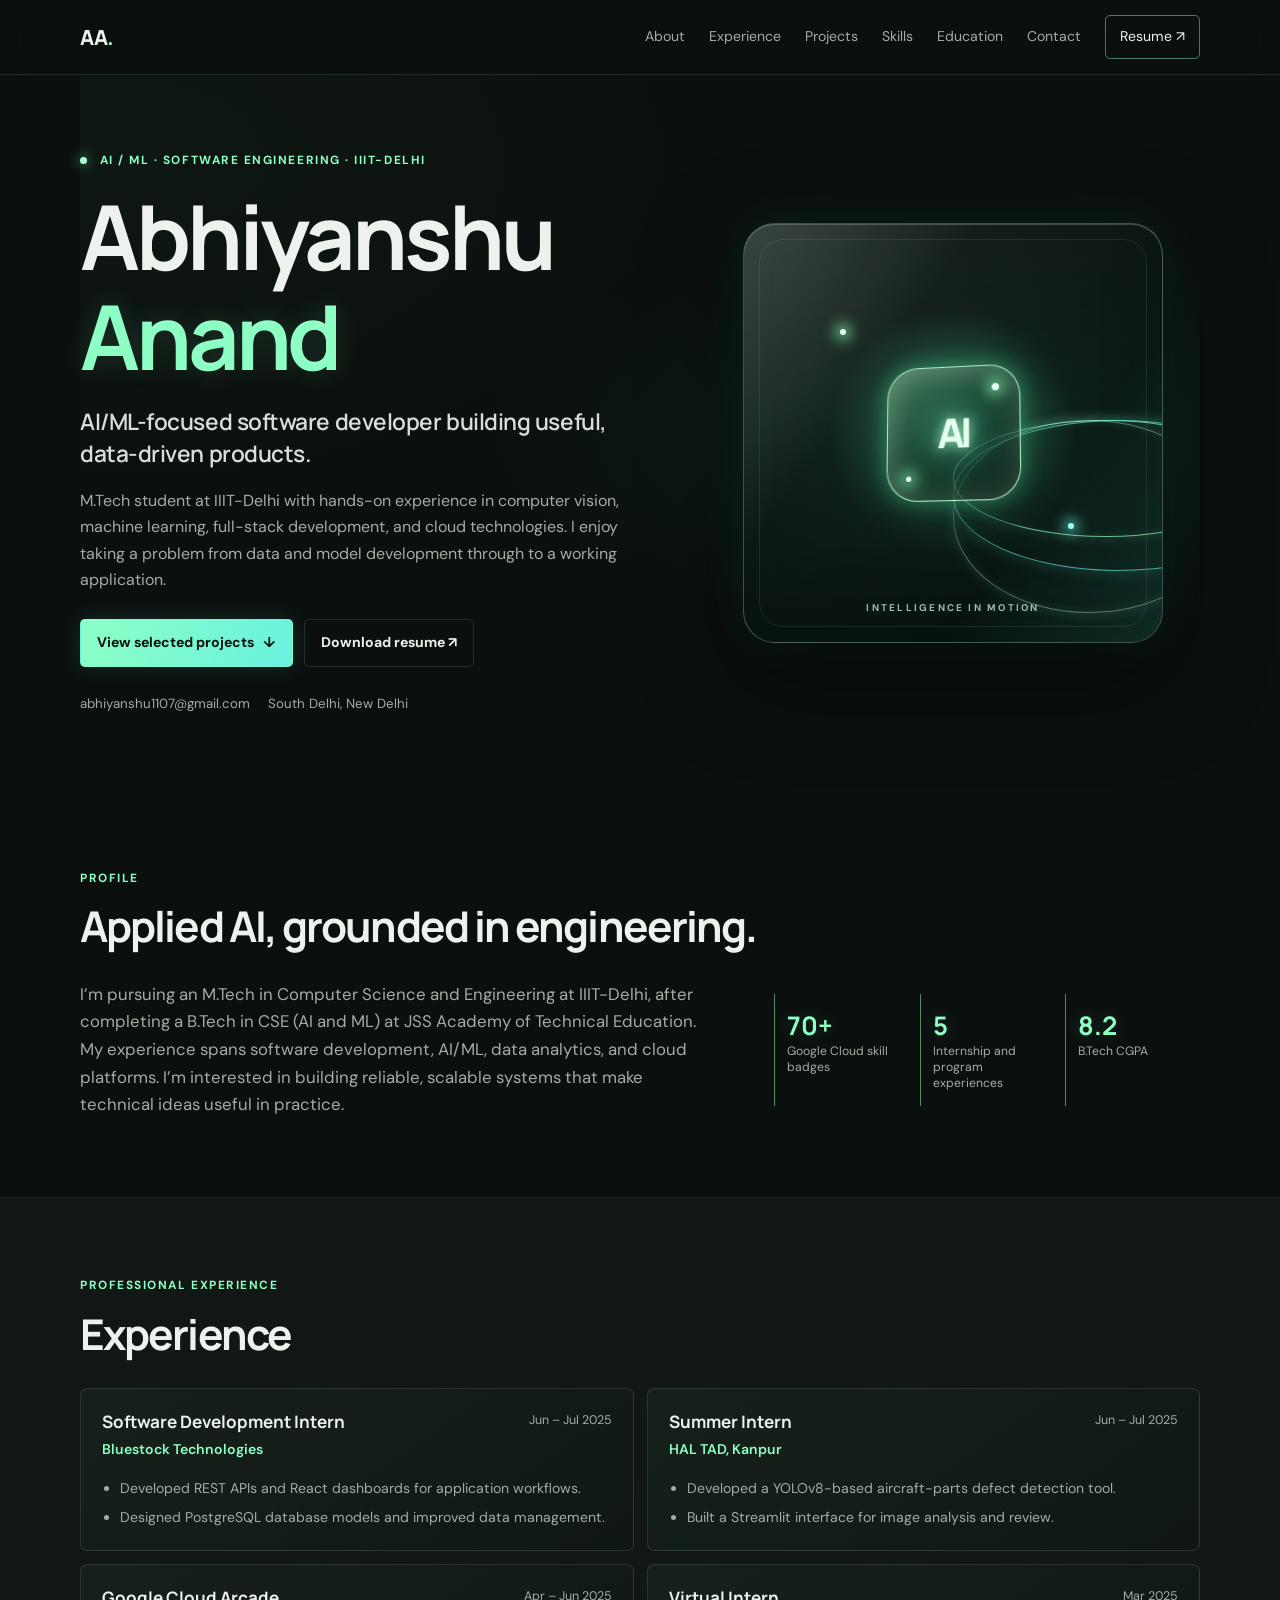
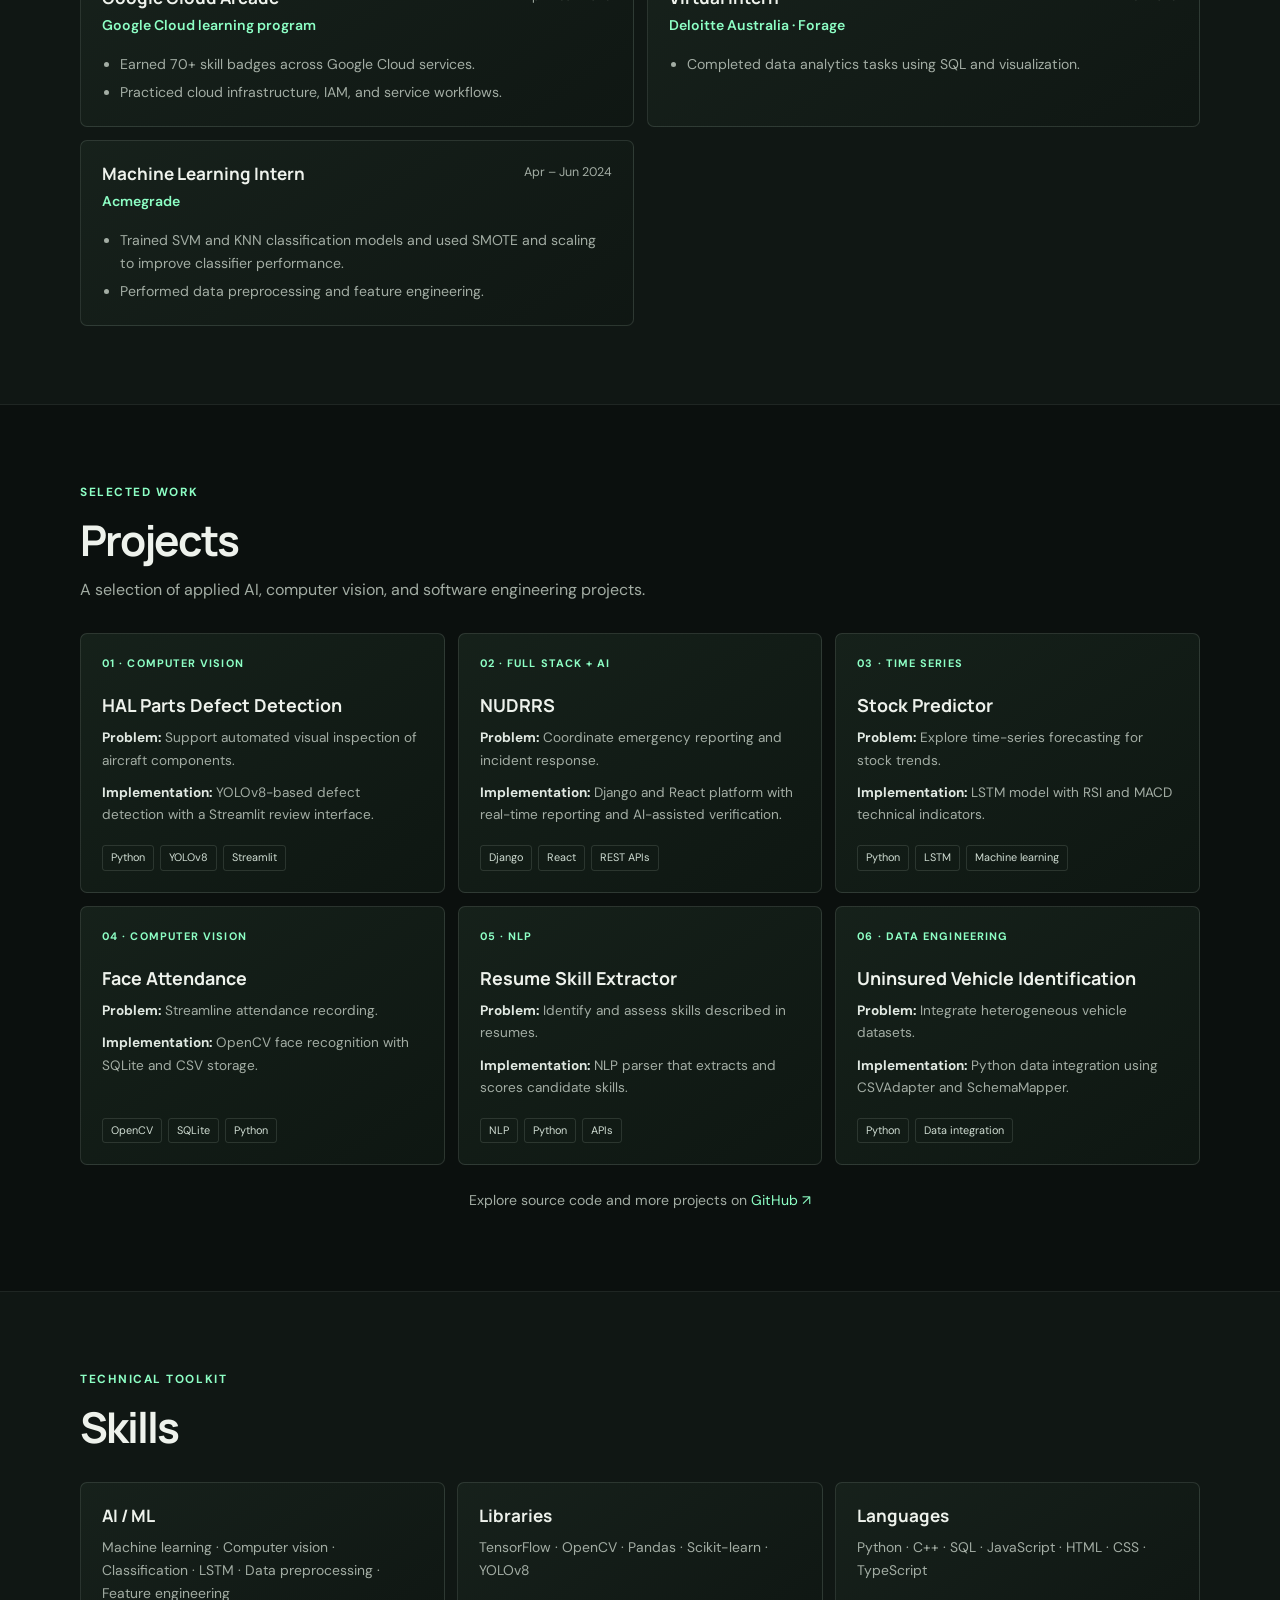
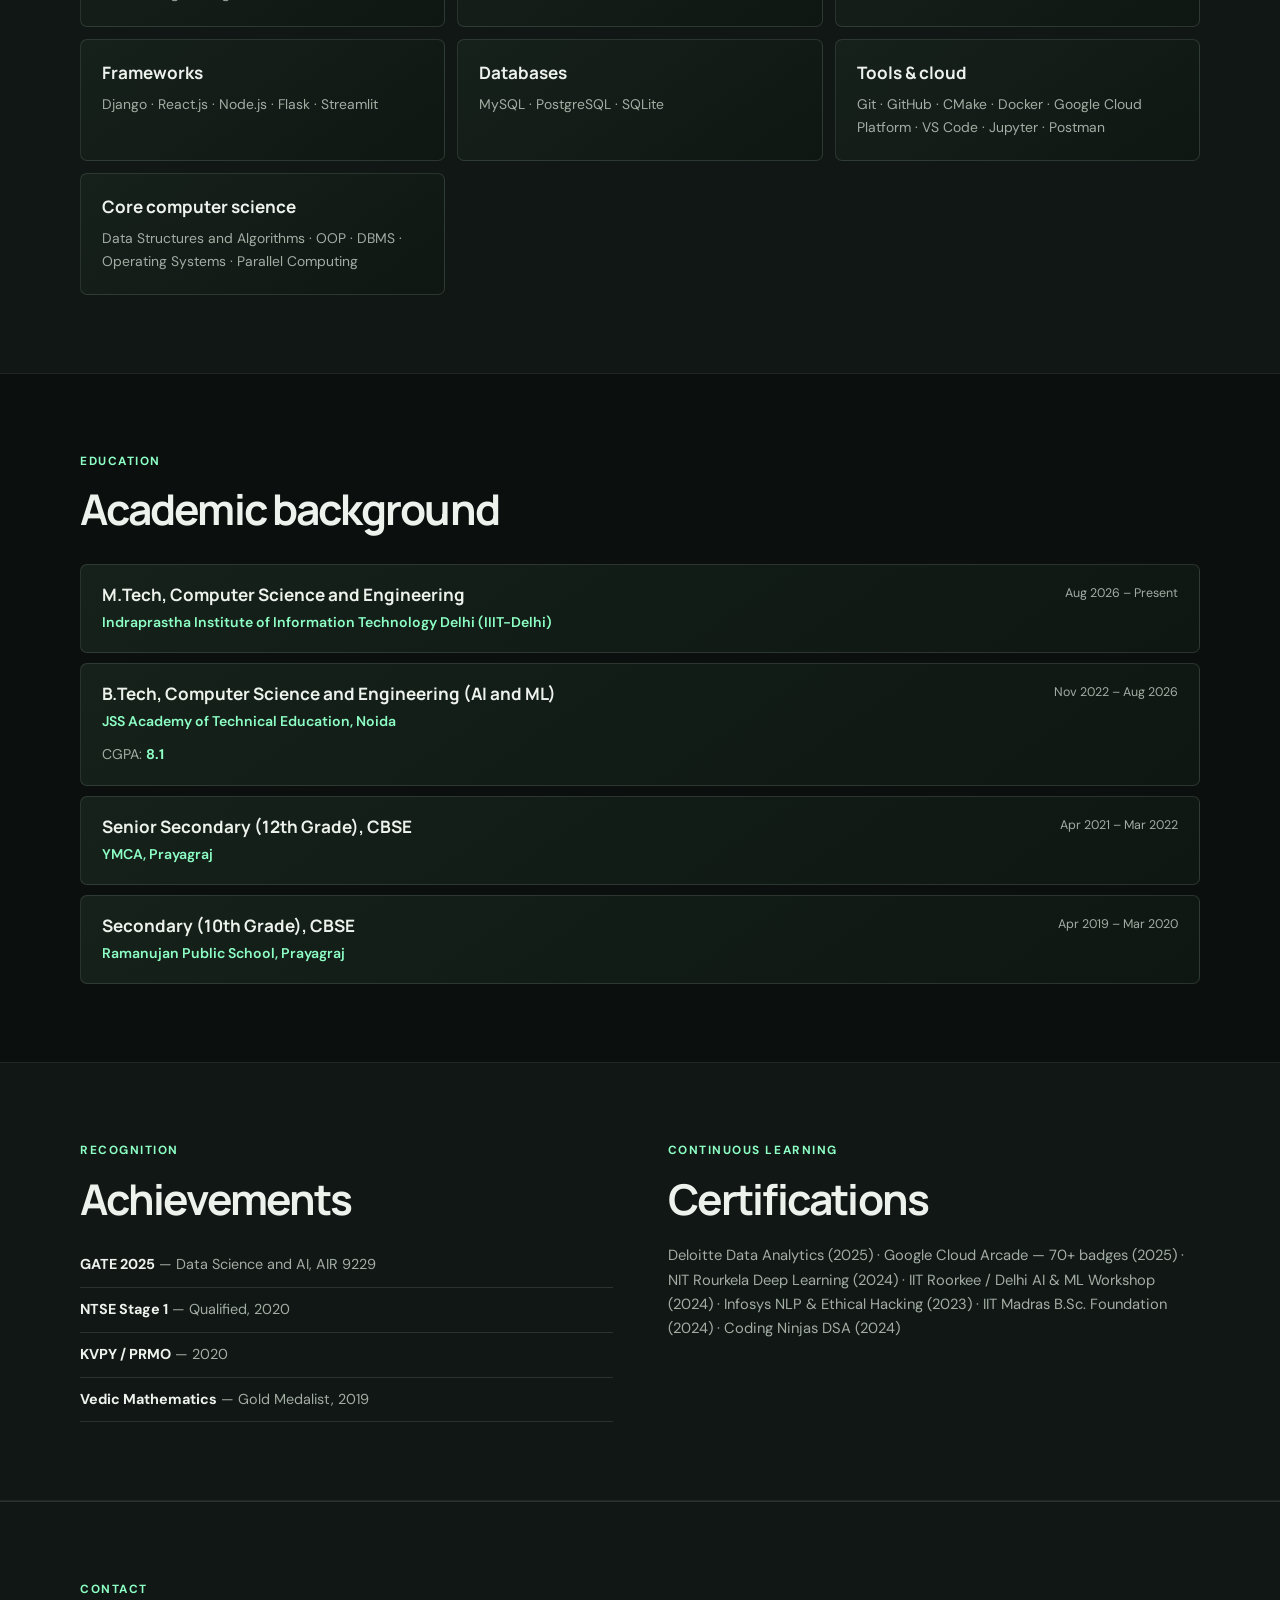
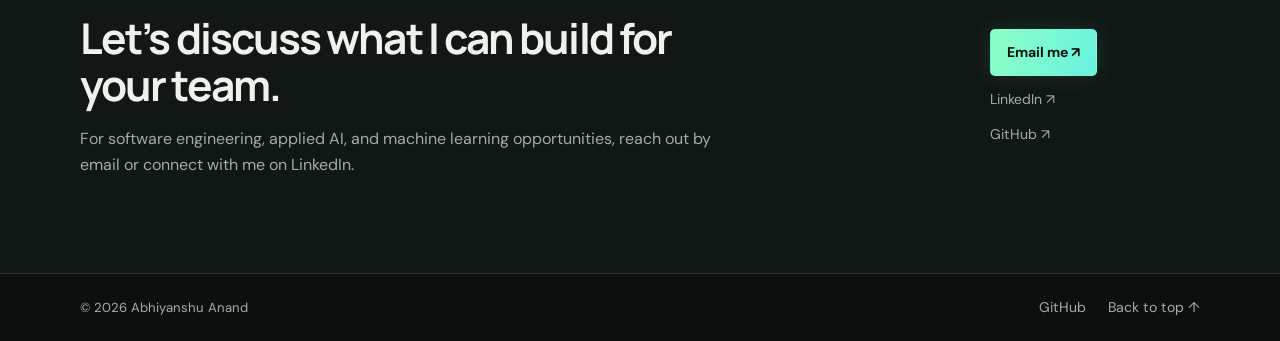
==== commit 2ef1a5a4: "Update index.html" ====
--- a/index.html
+++ b/index.html
@@ -36,7 +36,7 @@
     </section>
     <section class="section wrap" id="about">
       <div class="section-heading"><p class="eyebrow">Profile</p><h2>Applied AI, grounded in engineering.</h2></div>
-      <div class="about-grid"><p class="section-intro">I’m pursuing an M.Tech in Computer Science and Engineering at IIIT-Delhi, after completing a B.Tech in CSE (AI and ML) at JSS Academy of Technical Education. My experience spans software development, AI/ML, data analytics, and cloud platforms. I’m interested in building reliable, scalable systems that make technical ideas useful in practice.</p><div class="proof-points"><div><strong>70+</strong><span>Google Cloud skill badges</span></div><div><strong>5</strong><span>Internship and program experiences</span></div><div><strong>8.1</strong><span>B.Tech CGPA</span></div></div></div>
+      <div class="about-grid"><p class="section-intro">I’m pursuing an M.Tech in Computer Science and Engineering at IIIT-Delhi, after completing a B.Tech in CSE (AI and ML) at JSS Academy of Technical Education. My experience spans software development, AI/ML, data analytics, and cloud platforms. I’m interested in building reliable, scalable systems that make technical ideas useful in practice.</p><div class="proof-points"><div><strong>70+</strong><span>Google Cloud skill badges</span></div><div><strong>5</strong><span>Internship and program experiences</span></div><div><strong>8.2</strong><span>B.Tech CGPA</span></div></div></div>
     </section>
     <section class="section section-muted" id="experience"><div class="wrap"><div class="section-heading"><p class="eyebrow">Professional experience</p><h2>Experience</h2></div><div class="timeline">
       <article class="timeline-card"><div class="item-top"><div><h3>Software Development Intern</h3><p class="company">Bluestock Technologies</p></div><span class="date">Jun – Jul 2025</span></div><ul><li>Developed REST APIs and React dashboards for application workflows.</li><li>Designed PostgreSQL database models and improved data management.</li></ul></article>
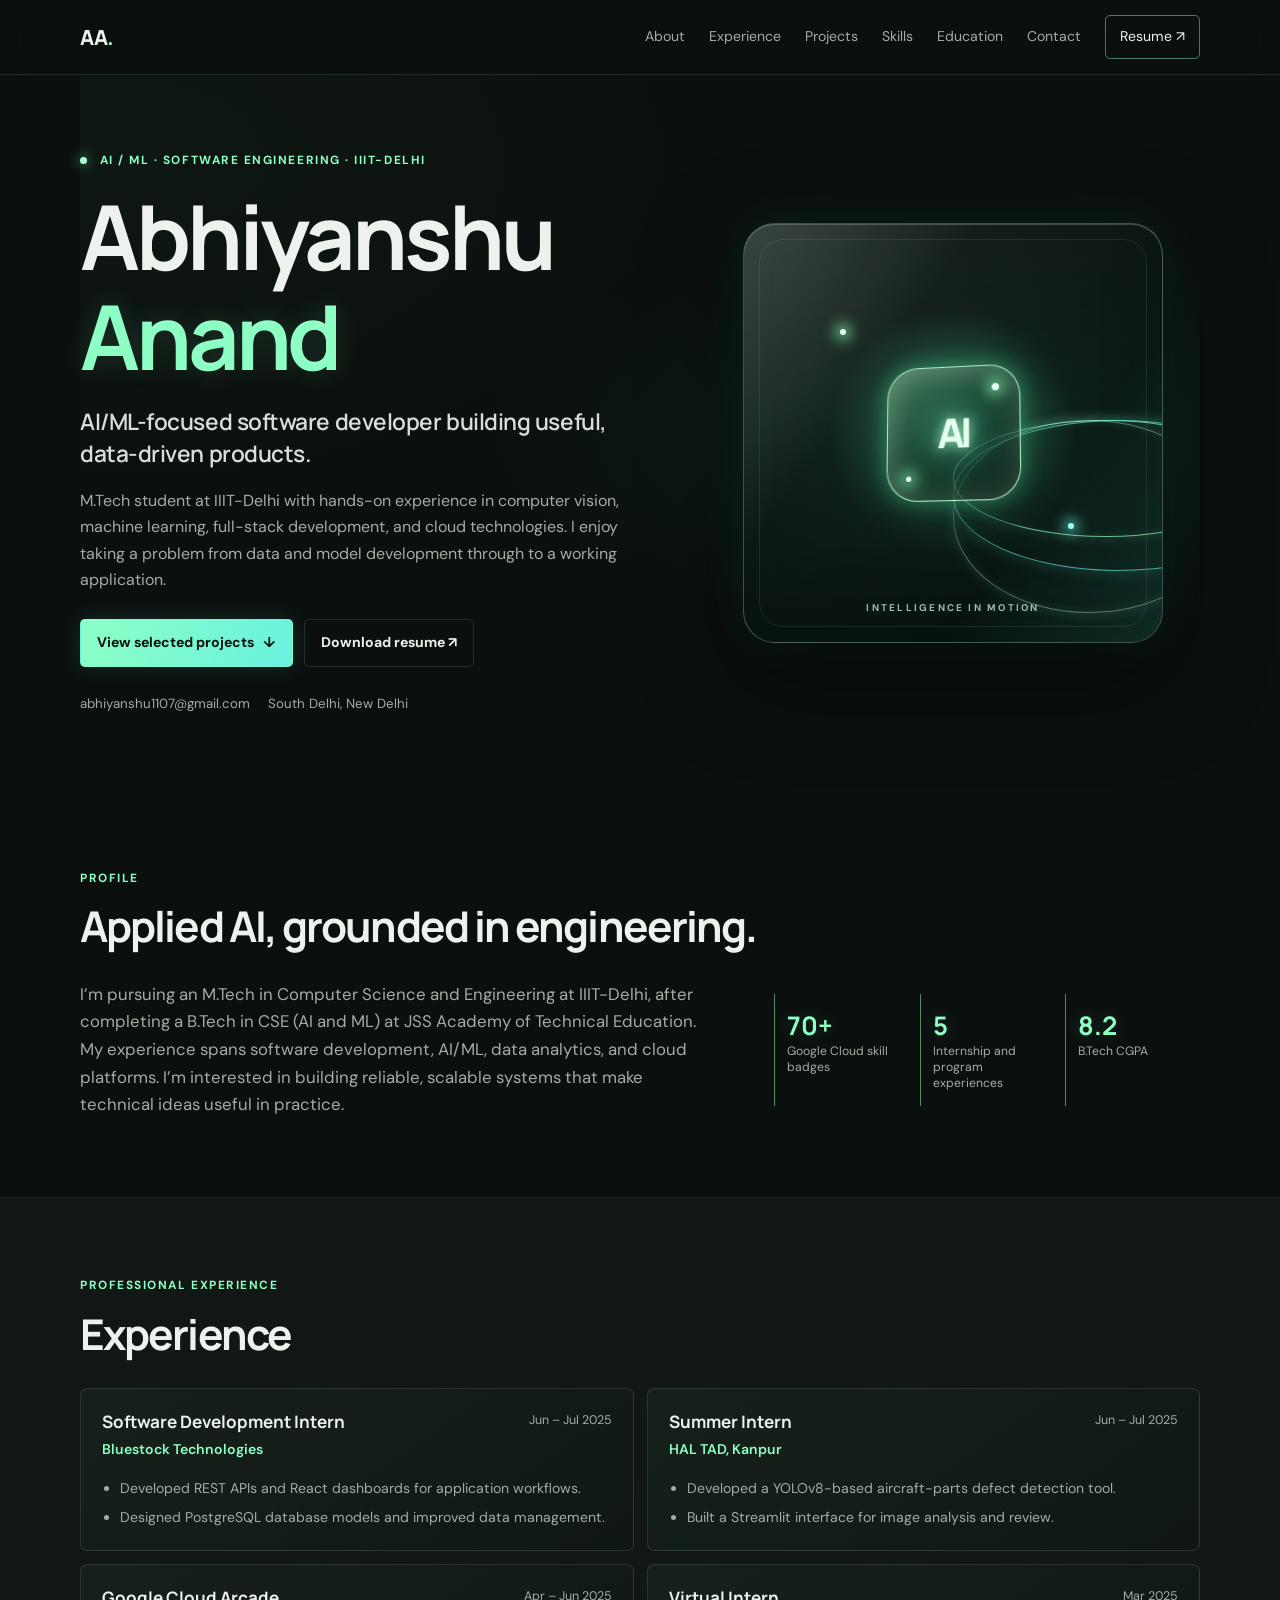
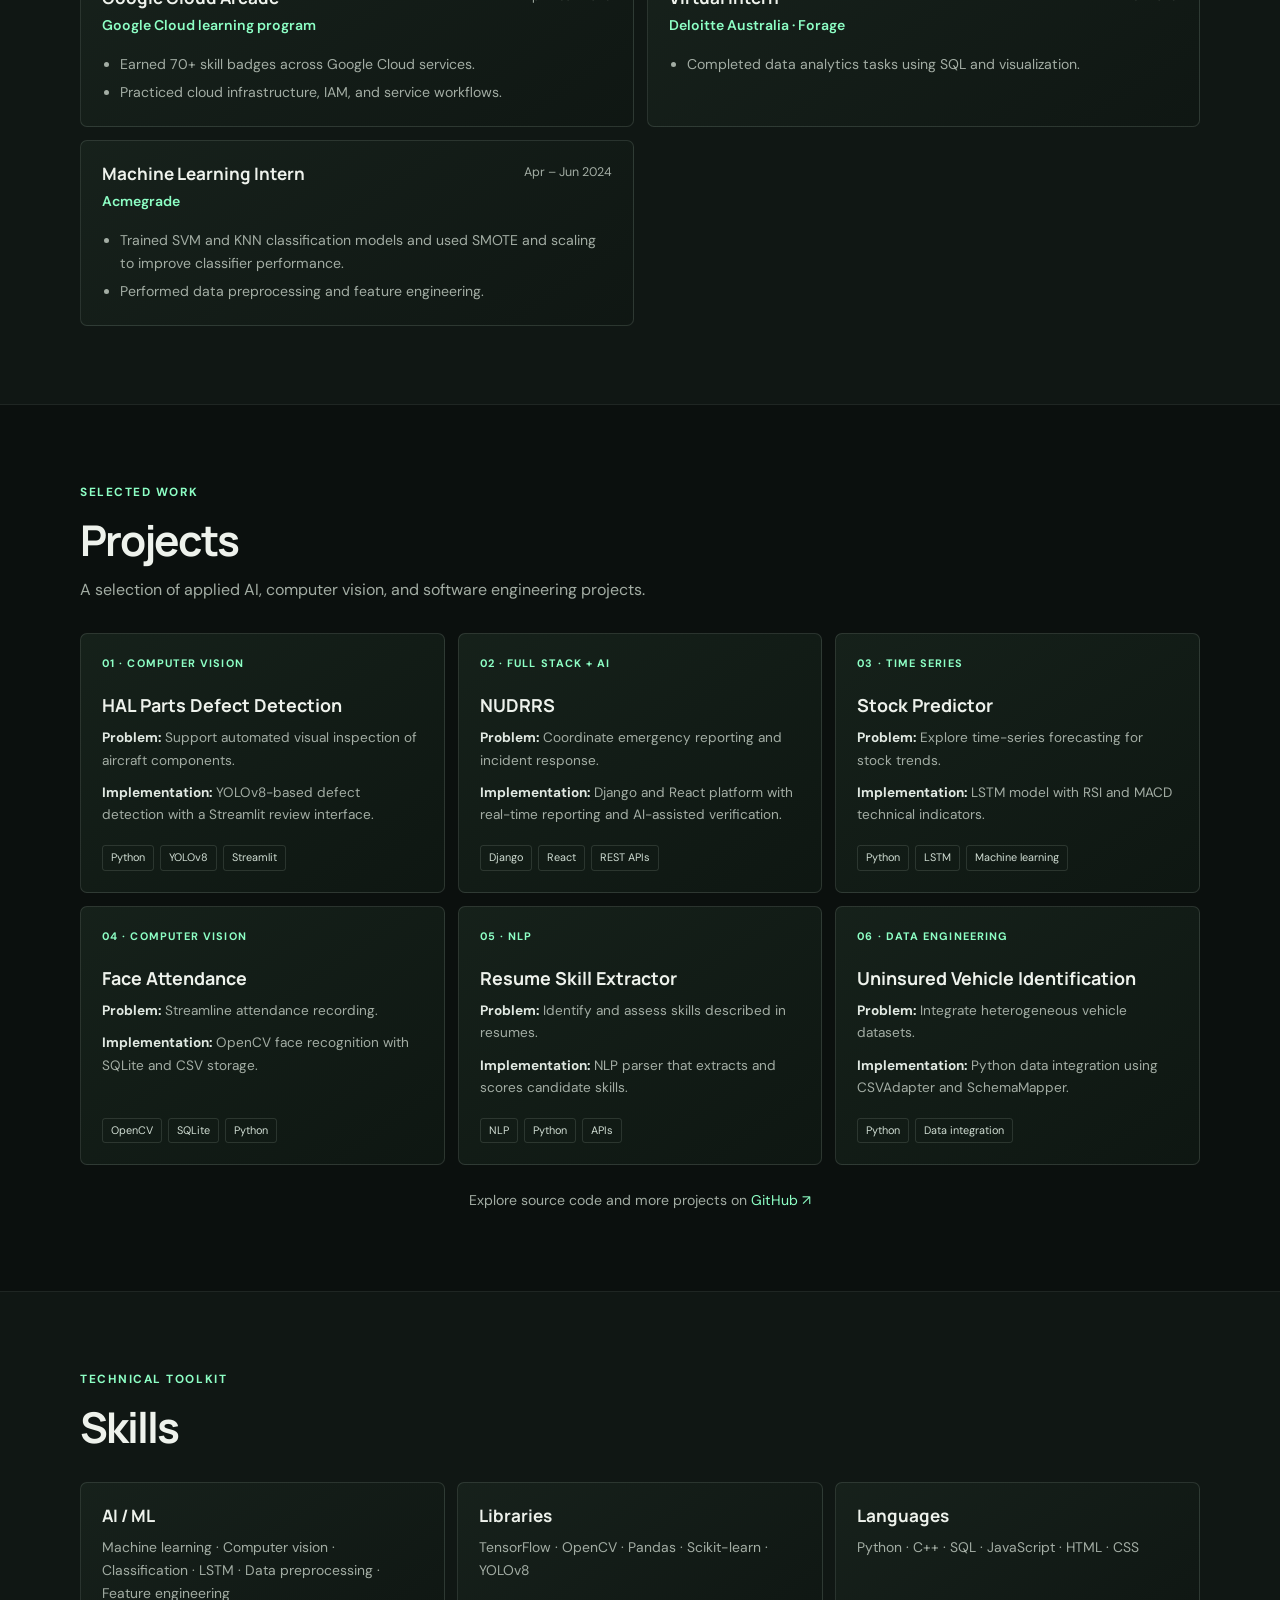
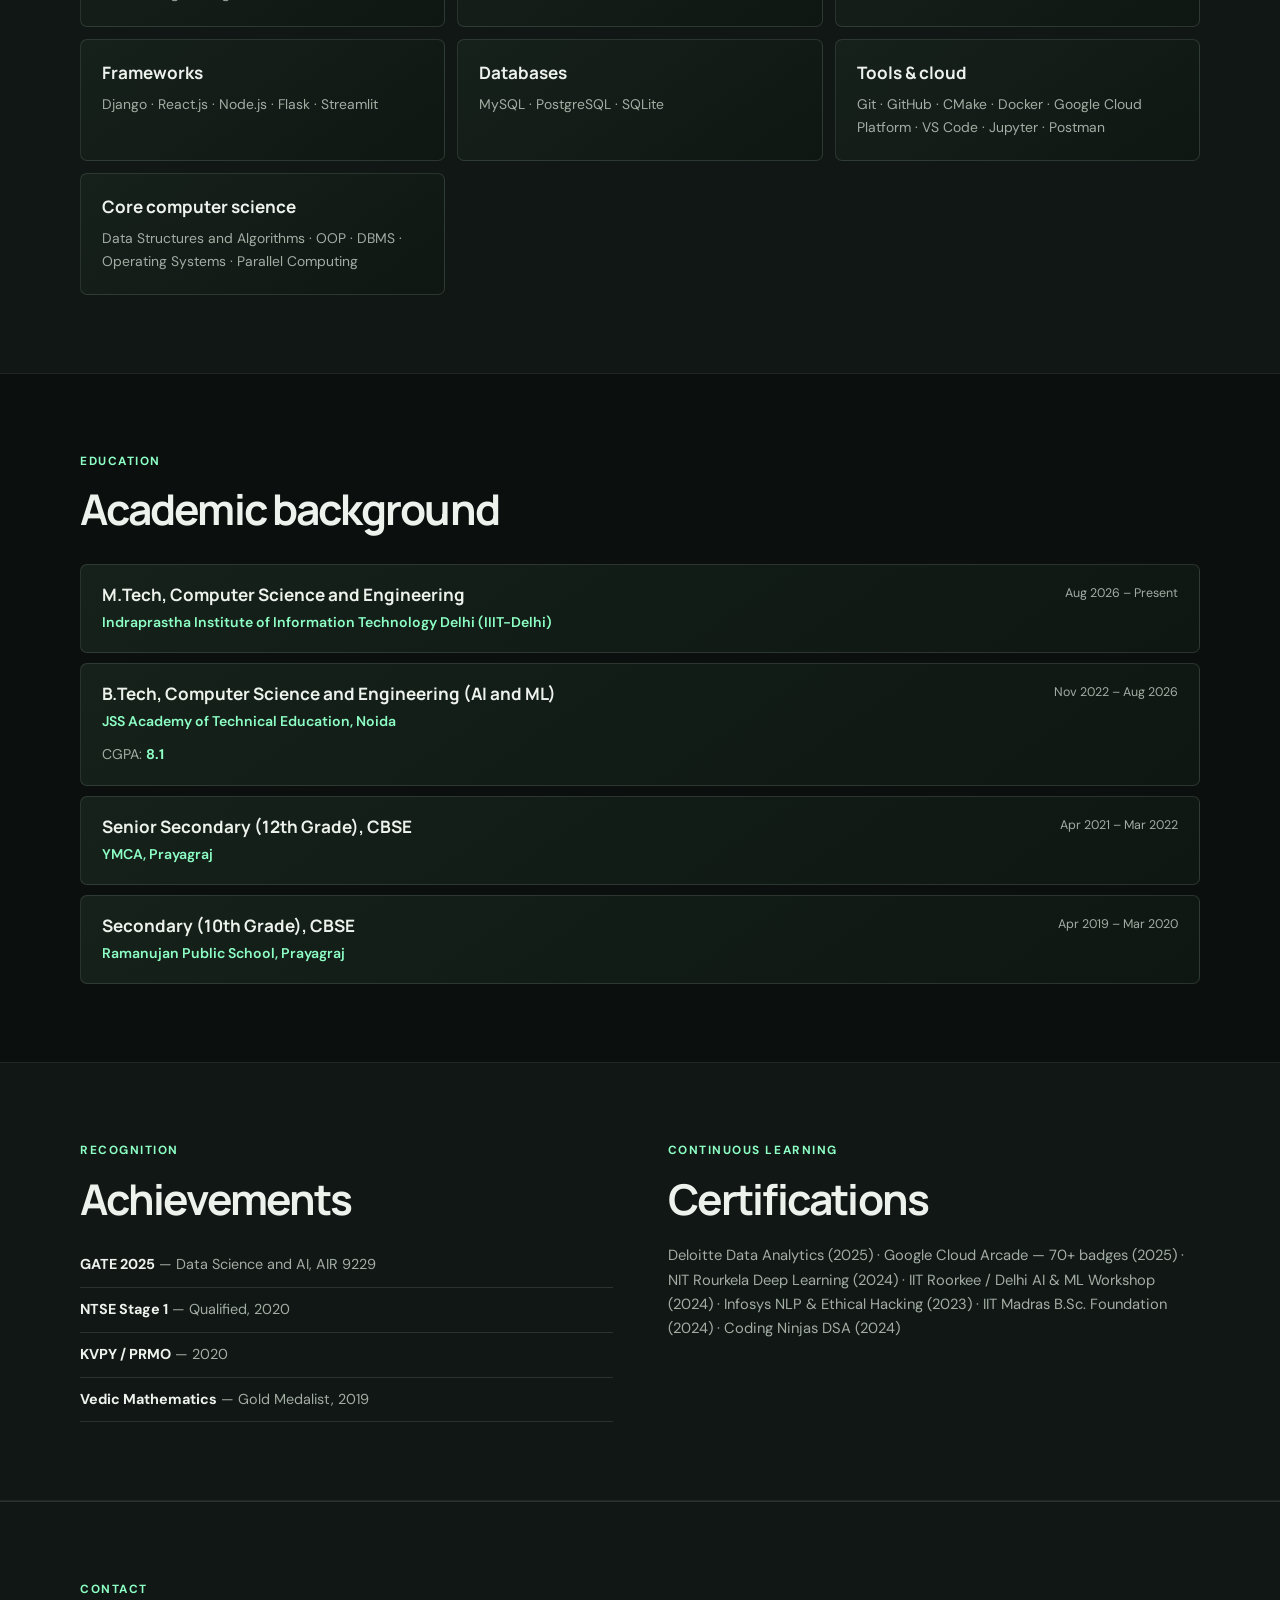
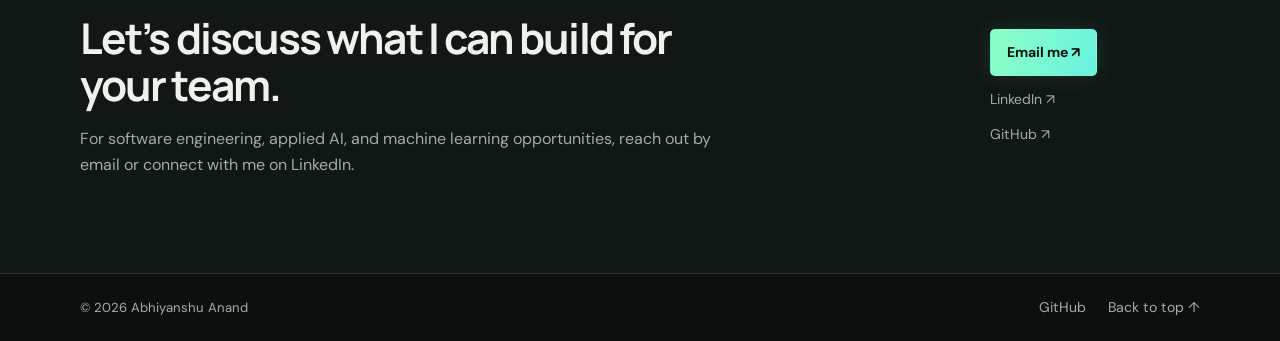
==== commit 2e2da0b0: "Update index.html" ====
--- a/index.html
+++ b/index.html
@@ -54,7 +54,7 @@
       <article class="project-card"><span class="project-number">06 · DATA ENGINEERING</span><h3>Uninsured Vehicle Identification</h3><p><strong>Problem:</strong> Integrate heterogeneous vehicle datasets.</p><p><strong>Implementation:</strong> Python data integration using CSVAdapter and SchemaMapper.</p><div class="tags"><span>Python</span><span>Data integration</span></div></article>
     </div><p class="github-note">Explore source code and more projects on <a href="https://github.com/Abhi110704" target="_blank" rel="noopener noreferrer">GitHub ↗</a></p></section>
     <section class="section section-muted" id="skills"><div class="wrap"><div class="section-heading"><p class="eyebrow">Technical toolkit</p><h2>Skills</h2></div><div class="skill-grid">
-      <article class="skill-card"><h3>AI / ML</h3><p>Machine learning · Computer vision · Classification · LSTM · Data preprocessing · Feature engineering</p></article><article class="skill-card"><h3>Libraries</h3><p>TensorFlow · OpenCV · Pandas · Scikit-learn · YOLOv8</p></article><article class="skill-card"><h3>Languages</h3><p>Python · C++ · SQL · JavaScript · HTML · CSS · TypeScript</p></article><article class="skill-card"><h3>Frameworks</h3><p>Django · React.js · Node.js · Flask · Streamlit</p></article><article class="skill-card"><h3>Databases</h3><p>MySQL · PostgreSQL · SQLite</p></article><article class="skill-card"><h3>Tools &amp; cloud</h3><p>Git · GitHub · CMake · Docker · Google Cloud Platform · VS Code · Jupyter · Postman</p></article><article class="skill-card"><h3>Core computer science</h3><p>Data Structures and Algorithms · OOP · DBMS · Operating Systems · Parallel Computing</p></article>
+      <article class="skill-card"><h3>AI / ML</h3><p>Machine learning · Computer vision · Classification · LSTM · Data preprocessing · Feature engineering</p></article><article class="skill-card"><h3>Libraries</h3><p>TensorFlow · OpenCV · Pandas · Scikit-learn · YOLOv8</p></article><article class="skill-card"><h3>Languages</h3><p>Python · C++ · SQL · JavaScript · HTML · CSS </p></article><article class="skill-card"><h3>Frameworks</h3><p>Django · React.js · Node.js · Flask · Streamlit</p></article><article class="skill-card"><h3>Databases</h3><p>MySQL · PostgreSQL · SQLite</p></article><article class="skill-card"><h3>Tools &amp; cloud</h3><p>Git · GitHub · CMake · Docker · Google Cloud Platform · VS Code · Jupyter · Postman</p></article><article class="skill-card"><h3>Core computer science</h3><p>Data Structures and Algorithms · OOP · DBMS · Operating Systems · Parallel Computing</p></article>
     </div></div></section>
     <section class="section wrap" id="education"><div class="section-heading"><p class="eyebrow">Education</p><h2>Academic background</h2></div><div class="education-list">
       <article class="education-card"><div class="item-top"><div><h3>M.Tech, Computer Science and Engineering</h3><p class="company">Indraprastha Institute of Information Technology Delhi (IIIT-Delhi)</p></div><span class="date">Aug 2026 – Present</span></div></article>
